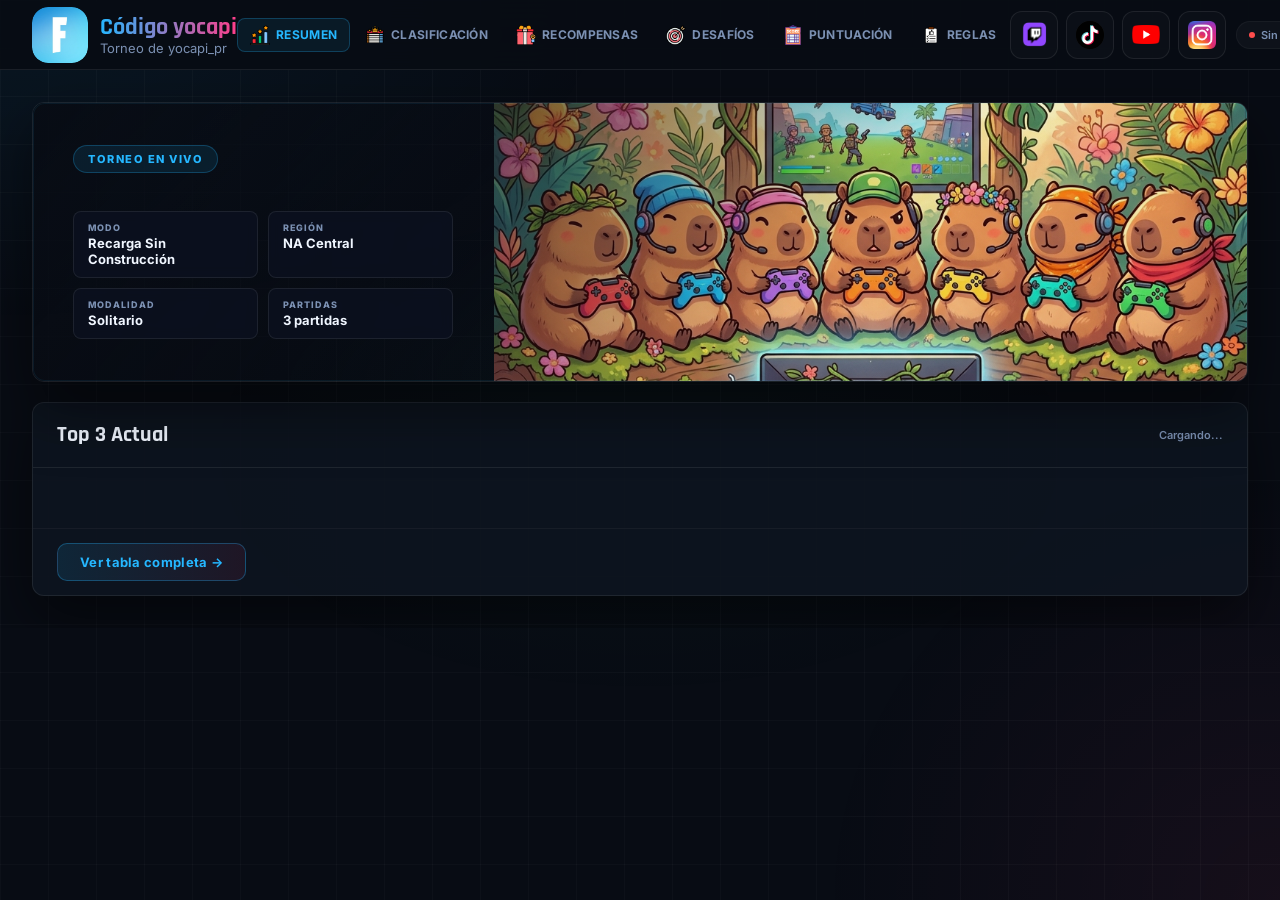
==== index.html @ 212f8a77 "Add files via upload" ====
<!DOCTYPE html>
<html lang="es">

<head>
  <meta charset="UTF-8" />
  <meta name="viewport" content="width=device-width, initial-scale=1.0" />
  <title>Torneo Fortnite · yocapi_pr</title>
  <meta name="description"
    content="Tabla de clasificación en vivo, recompensas y reglas del torneo de Fortnite organizado por yocapi_pr. Recarga Sin Construcción · NA Central · Solitario." />
  <meta name="theme-color" content="#080c14" />
  <link rel="preconnect" href="https://fonts.googleapis.com" />
  <link rel="preconnect" href="https://fonts.gstatic.com" crossorigin />
  <link
    href="https://fonts.googleapis.com/css2?family=Inter:wght@400;500;600;700;800;900&family=Rajdhani:wght@600;700&display=swap"
    rel="stylesheet" />
  <style>
    /* ═══ TOKENS ═══════════════════════════════════════════════════════════ */
    :root {
      --bg: #080c14;
      --panel: #0e1420;
      --panel2: #121a27;
      --border: rgba(255, 255, 255, 0.08);
      --border2: rgba(255, 255, 255, 0.04);
      --text: #f0f6ff;
      --muted: #7b90b2;
      --blue: #25b7ff;
      --pink: #ff3e8a;
      --green: #31e47f;
      --gold: #f9c74f;
      --silver: #b8c1cc;
      --bronze: #d99058;
      --shadow: 0 24px 60px rgba(0, 0, 0, 0.5);
      --glow-b: rgba(37, 183, 255, 0.18);
      --glow-p: rgba(255, 62, 138, 0.15);
      --topbar: 70px;
      --radius: 12px;
    }

    *,
    *::before,
    *::after {
      box-sizing: border-box;
      margin: 0;
      padding: 0;
    }

    html {
      scroll-behavior: smooth;
    }

    body {
      font-family: Inter, system-ui, sans-serif;
      background: var(--bg);
      color: var(--text);
      min-height: 100vh;
      overflow-x: hidden;
    }

    /* background mesh */
    body::before {
      content: '';
      position: fixed;
      inset: 0;
      z-index: 0;
      pointer-events: none;
      background:
        radial-gradient(ellipse 80% 60% at 0% 0%, rgba(37, 183, 255, 0.07) 0%, transparent 60%),
        radial-gradient(ellipse 60% 80% at 100% 100%, rgba(255, 62, 138, 0.06) 0%, transparent 60%),
        radial-gradient(ellipse 50% 40% at 50% 50%, rgba(49, 228, 127, 0.03) 0%, transparent 70%);
    }

    /* grid lines */
    body::after {
      content: '';
      position: fixed;
      inset: 0;
      z-index: 0;
      pointer-events: none;
      background-image:
        linear-gradient(rgba(255, 255, 255, 0.025) 1px, transparent 1px),
        linear-gradient(90deg, rgba(255, 255, 255, 0.025) 1px, transparent 1px);
      background-size: 48px 48px;
    }

    a {
      color: inherit;
      text-decoration: none;
    }

    /* ═══ LAYOUT ════════════════════════════════════════════════════════════ */
    .layout {
      position: relative;
      z-index: 1;
      display: flex;
      flex-direction: column;
      min-height: 100vh;
    }

    /* ═══ TOPBAR ═══════════════════════════════════════════════════════════ */
    .topbar {
      position: sticky;
      top: 0;
      height: var(--topbar);
      display: flex;
      align-items: center;
      justify-content: space-between;
      border-bottom: 1px solid var(--border);
      background: rgba(8, 12, 20, 0.92);
      backdrop-filter: blur(24px);
      padding: 0 32px;
      z-index: 100;
      overflow: hidden;
    }

    /* brand */
    .brand {
      display: flex;
      align-items: center;
      gap: 12px;
      flex-shrink: 0;
    }

    .brand-mark {
      width: 56px;
      height: 56px;
      border-radius: 16px;
      flex-shrink: 0;
      display: grid;
      place-items: center;
      overflow: hidden;
    }

    .brand-mark img {
      width: 56px;
      height: 56px;
      object-fit: cover;
      display: block;
      border-radius: 16px;
    }

    .brand-text {
      line-height: 1.1;
    }

    .brand-name {
      font-family: Rajdhani, sans-serif;
      font-size: 24px;
      font-weight: 700;
      background: linear-gradient(90deg, var(--blue), var(--pink));
      -webkit-background-clip: text;
      -webkit-text-fill-color: transparent;
      background-clip: text;
    }

    .brand-sub {
      font-size: 13px;
      color: var(--muted);
    }

    /* nav */
    .nav {
      display: flex;
      align-items: center;
      gap: 2px;
    }

    .nav-item {
      display: flex;
      align-items: center;
      gap: 6px;
      padding: 6px 12px;
      border-radius: 8px;
      cursor: pointer;
      font-size: 12px;
      font-weight: 700;
      color: var(--muted);
      border: 1px solid transparent;
      transition: all 0.18s ease;
      user-select: none;
      text-transform: uppercase;
      letter-spacing: 0.3px;
    }

    .nav-item .nav-icon {
      width: 20px;
      height: 20px;
      display: grid;
      place-items: center;
    }

    .nav-item .nav-icon img {
      width: 20px;
      height: 20px;
      object-fit: contain;
      display: block;
    }

    .nav-item:hover {
      color: var(--text);
      background: rgba(255, 255, 255, 0.05);
      border-color: var(--border);
    }

    .nav-item.active {
      color: var(--blue);
      background: rgba(37, 183, 255, 0.08);
      border-color: rgba(37, 183, 255, 0.25);
    }

    /* ═══ HAMBURGER ═════════════════════════════════════════════════════════ */
    .hamburger {
      display: none;
      flex-direction: column;
      justify-content: center;
      align-items: center;
      width: 34px;
      height: 34px;
      border: none;
      background: none;
      cursor: pointer;
      padding: 0;
      gap: 4px;
      flex-shrink: 0;
      border-radius: 8px;
      transition: background 0.15s;
    }

    .hamburger:hover {
      background: rgba(255, 255, 255, 0.05);
    }

    .hamburger span {
      display: block;
      width: 18px;
      height: 2px;
      background: var(--text);
      border-radius: 2px;
      transition: transform 0.25s, opacity 0.2s;
    }

    .hamburger.open span:nth-child(1) {
      transform: translateY(6px) rotate(45deg);
    }

    .hamburger.open span:nth-child(2) {
      opacity: 0;
    }

    .hamburger.open span:nth-child(3) {
      transform: translateY(-6px) rotate(-45deg);
    }

    /* ═══ MOBILE NAV OVERLAY ════════════════════════════════════════════════ */
    .mobile-overlay {
      display: none;
      position: fixed;
      inset: 0;
      z-index: 98;
      background: rgba(0, 0, 0, 0.5);
      opacity: 0;
      transition: opacity 0.3s;
    }

    .mobile-overlay.open {
      display: block;
      opacity: 1;
    }

    /* ═══ MOBILE NAV PANEL ══════════════════════════════════════════════════ */
    .mobile-nav {
      display: none;
      position: fixed;
      top: var(--topbar);
      left: 0;
      right: 0;
      z-index: 99;
      background: rgba(8, 12, 20, 0.98);
      backdrop-filter: blur(24px);
      border-bottom: 1px solid var(--border);
      padding: 12px 16px 16px;
      flex-direction: column;
      gap: 6px;
      transform: translateY(-110%);
      transition: transform 0.3s cubic-bezier(0.34, 1.56, 0.64, 1);
    }

    .mobile-nav.open {
      transform: translateY(0);
    }

    .mobile-nav .nav-item {
      padding: 12px 14px;
      font-size: 15px;
      border-radius: 10px;
    }

    .mobile-nav .nav-item .nav-icon,
    .mobile-nav .nav-item .nav-icon img {
      width: 24px;
      height: 24px;
    }

    /* topbar right */
    .topbar-right {
      display: flex;
      align-items: center;
      gap: 10px;
      flex-shrink: 0;
    }

    .social-links {
      display: flex;
      align-items: center;
      gap: 8px;
    }

    .social-link {
      display: flex;
      align-items: center;
      justify-content: center;
      width: 48px;
      height: 48px;
      border-radius: 12px;
      border: 1px solid var(--border);
      color: var(--muted);
      transition: all 0.25s cubic-bezier(0.34, 1.56, 0.64, 1);
      background: rgba(255, 255, 255, 0.02);
      position: relative;
      overflow: hidden;
    }

    .social-link::before {
      content: '';
      position: absolute;
      inset: 0;
      border-radius: inherit;
      background: radial-gradient(circle at center, rgba(255, 255, 255, 0.08) 0%, transparent 70%);
      opacity: 0;
      transition: opacity 0.3s;
    }

    .social-link img {
      width: 28px;
      height: 28px;
      object-fit: contain;
      transition: transform 0.3s cubic-bezier(0.34, 1.56, 0.64, 1);
      position: relative;
      z-index: 1;
    }

    .social-link:hover {
      transform: translateY(-3px) scale(1.05);
      color: var(--text);
      border-color: rgba(255, 255, 255, 0.25);
      background: rgba(255, 255, 255, 0.06);
      box-shadow: 0 6px 20px rgba(0, 0, 0, 0.3);
    }

    .social-link:hover::before {
      opacity: 1;
    }

    .social-link:hover img {
      transform: scale(1.15) rotate(-4deg);
    }

    .social-link:active {
      transform: translateY(0) scale(0.95);
    }

    /* colores por plataforma en hover */
    .social-link[title="Twitch"]:hover {
      border-color: #9146ff;
      box-shadow: 0 6px 20px rgba(145, 70, 255, 0.35);
      background: rgba(145, 70, 255, 0.08);
    }

    .social-link[title="TikTok"]:hover {
      border-color: #ff0050;
      box-shadow: 0 6px 20px rgba(255, 0, 80, 0.35);
      background: rgba(255, 0, 80, 0.06);
    }

    .social-link[title="YouTube"]:hover {
      border-color: #ff0000;
      box-shadow: 0 6px 20px rgba(255, 0, 0, 0.35);
      background: rgba(255, 0, 0, 0.06);
    }

    .social-link[title="Instagram"]:hover {
      border-color: #e1306c;
      box-shadow: 0 6px 20px rgba(225, 48, 108, 0.35);
      background: rgba(225, 48, 108, 0.06);
    }

    .conn-status {
      display: flex;
      align-items: center;
      gap: 6px;
      font-size: 11px;
      color: var(--muted);
      font-weight: 600;
      padding: 6px 12px;
      border-radius: 20px;
      background: rgba(255, 255, 255, 0.03);
      border: 1px solid var(--border2);
    }

    .conn-dot {
      display: inline-block;
      width: 6px;
      height: 6px;
      border-radius: 50%;
      background: var(--muted);
      transition: background 0.3s;
    }

    .conn-dot.live {
      background: var(--green);
      box-shadow: 0 0 6px var(--green);
      animation: pulse 2s infinite;
    }

    .conn-dot.error {
      background: #ff4d4d;
    }

    @keyframes pulse {

      0%,
      100% {
        opacity: 1;
      }

      50% {
        opacity: 0.4;
      }
    }

    /* ═══ MAIN ══════════════════════════════════════════════════════════════ */
    main {
      padding: 32px;
      display: flex;
      flex-direction: column;
      gap: 0;
      min-width: 0;
      width: 100%;
      max-width: 1400px;
      margin: 0 auto;
      overflow: hidden;
    }

    /* sections */
    .page-section {
      display: none;
      flex-direction: column;
      gap: 20px;
      animation: fadeIn 0.25s ease-out;
    }

    .page-section.active {
      display: flex;
    }

    @keyframes fadeIn {
      from {
        opacity: 0;
        transform: translateY(8px);
      }

      to {
        opacity: 1;
        transform: translateY(0);
      }
    }

    /* ═══ HERO ══════════════════════════════════════════════════════════════ */
    .hero {
      min-height: 280px;
      border-radius: var(--radius);
      border: 1px solid var(--border);
      position: relative;
      overflow: hidden;
      display: flex;
      flex-direction: row;
      align-items: center;
      padding: 32px 40px;
      box-shadow: var(--shadow);
    }

    .hero::after {
      content: '';
      position: absolute;
      inset: 0;
      pointer-events: none;
      border-radius: inherit;
      box-shadow: inset 0 0 0 1px rgba(37, 183, 255, 0.08);
    }

    .hero-bg {
      position: absolute;
      inset: 0;
      background:
        linear-gradient(135deg, rgba(8, 12, 20, 0.95) 0%, rgba(8, 12, 20, 0.5) 35%, rgba(8, 12, 20, 0.05) 65%),
        url('./assets/img/capybara_banner.png') right center / 62% auto no-repeat;
    }

    .hero-content {
      position: relative;
      z-index: 1;
      max-width: 380px;
    }

    .hero-eyebrow {
      display: inline-flex;
      align-items: center;
      gap: 8px;
      padding: 6px 14px;
      border-radius: 999px;
      background: rgba(37, 183, 255, 0.1);
      border: 1px solid rgba(37, 183, 255, 0.25);
      font-size: 11px;
      font-weight: 800;
      letter-spacing: 1.5px;
      text-transform: uppercase;
      color: var(--blue);
      margin-bottom: 18px;
    }

    .hero-title {
      font-family: Rajdhani, sans-serif;
      font-size: clamp(48px, 8vw, 90px);
      line-height: 0.92;
      letter-spacing: -1.5px;
      margin-bottom: 14px;
      background: linear-gradient(135deg, #f0f6ff 0%, var(--blue) 50%, var(--pink) 100%);
      -webkit-background-clip: text;
      -webkit-text-fill-color: transparent;
      background-clip: text;
    }

    .hero-desc {
      font-size: 15px;
      color: #c8d8f0;
      line-height: 1.7;
      max-width: 560px;
      text-shadow: 0 1px 8px rgba(0, 0, 0, 0.5);
    }

    .hero-info {
      display: grid;
      grid-template-columns: 1fr 1fr;
      gap: 10px;
      margin-top: 20px;
    }

    .info-item {
      display: flex;
      flex-direction: column;
      gap: 2px;
      padding: 10px 14px;
      border-radius: 8px;
      background: rgba(12, 17, 32, 0.8);
      border: 1px solid var(--border);
      backdrop-filter: blur(6px);
    }

    .info-label {
      font-size: 9px;
      font-weight: 800;
      letter-spacing: 1px;
      text-transform: uppercase;
      color: var(--muted);
    }

    .info-value {
      font-size: 13px;
      font-weight: 700;
      color: var(--text);
    }

    /* ═══ CARDS GRID ════════════════════════════════════════════════════════ */
    .cards-row {
      display: grid;
      grid-template-columns: repeat(4, 1fr);
      gap: 12px;
    }

    .info-card {
      padding: 16px 18px;
      border-radius: var(--radius);
      border: 1px solid var(--border);
      background: var(--panel);
      display: flex;
      flex-direction: column;
      gap: 6px;
      transition: border-color 0.2s, transform 0.2s;
    }

    .info-card:hover {
      border-color: rgba(37, 183, 255, 0.25);
      transform: translateY(-2px);
    }

    .card-label {
      font-size: 10px;
      font-weight: 800;
      letter-spacing: 1px;
      text-transform: uppercase;
      color: var(--muted);
    }

    .card-value {
      font-size: 16px;
      font-weight: 800;
      color: var(--text);
      line-height: 1.3;
    }

    /* ═══ SECTION WRAPPER ═══════════════════════════════════════════════════ */
    .section {
      border: 1px solid var(--border);
      border-radius: var(--radius);
      background: rgba(14, 20, 32, 0.9);
      overflow: hidden;
      box-shadow: var(--shadow);
    }

    .section-head {
      padding: 18px 24px;
      border-bottom: 1px solid var(--border);
      display: flex;
      align-items: center;
      justify-content: space-between;
      gap: 12px;
    }

    .section-title {
      font-family: Rajdhani, sans-serif;
      font-size: 22px;
      font-weight: 700;
      display: flex;
      align-items: center;
      gap: 10px;
    }

    .section-body {
      padding: 24px;
    }

    /* ═══ ENHANCED UI ELEMENTS ══════════════════════════════════════════════ */
    .player-cell { display: flex; align-items: center; gap: 12px; }
    .avatar { width: 44px; height: 44px; border-radius: 50%; display: flex; align-items: center; justify-content: center; font-weight: 800; font-size: 18px; color: #fff; box-shadow: 0 2px 8px rgba(0,0,0,0.4); text-shadow: 0 1px 2px rgba(0,0,0,0.5); flex-shrink: 0; }
    .badge { font-size: 9px; font-weight: 800; padding: 3px 6px; border-radius: 4px; text-transform: uppercase; letter-spacing: 1px; }
    .badge.pro { background: rgba(255, 62, 138, 0.15); color: var(--pink); border: 1px solid rgba(255, 62, 138, 0.3); }
    .badge.cas { background: rgba(49, 228, 127, 0.15); color: var(--green); border: 1px solid rgba(49, 228, 127, 0.3); }
    .search-wrapper { display: flex; align-items: center; background: rgba(0,0,0,0.2); border: 1px solid var(--border); border-radius: 8px; padding: 6px 12px; }
    .search-input { background: transparent; border: none; color: var(--text); font-family: inherit; font-size: 14px; outline: none; width: 200px; margin-left: 8px; }
    .search-input::placeholder { color: var(--muted); }
    .sortable { cursor: pointer; user-select: none; transition: color 0.2s; }
    .sortable:hover { color: var(--text); }
    .sort-icon { font-size: 10px; margin-left: 4px; opacity: 0.5; display: inline-block; width: 10px; }

    /* ═══ MODAL Y PERFIL ════════════════════════════════════════════════════ */
    .modal-overlay { position: fixed; inset: 0; background: rgba(0,0,0,0.8); backdrop-filter: blur(8px); display: flex; align-items: center; justify-content: center; z-index: 9999; opacity: 0; pointer-events: none; transition: opacity 0.3s; padding: 20px; }
    .modal-overlay.active { opacity: 1; pointer-events: auto; }
    .modal-content { background: var(--panel); border: 1px solid var(--border); border-radius: var(--radius); width: 100%; max-width: 500px; max-height: 90vh; overflow-y: auto; position: relative; box-shadow: var(--shadow); transform: translateY(20px); transition: transform 0.3s; padding: 24px; }
    .modal-overlay.active .modal-content { transform: translateY(0); }
    .modal-close { position: absolute; top: 16px; right: 16px; background: rgba(255,255,255,0.1); border: none; color: white; width: 32px; height: 32px; border-radius: 50%; cursor: pointer; font-size: 18px; display: flex; align-items: center; justify-content: center; transition: background 0.2s; }
    .modal-close:hover { background: rgba(255,255,255,0.2); }
    
    .profile-header { display: flex; align-items: center; gap: 16px; margin-bottom: 24px; }
    .profile-avatar { width: 64px; height: 64px; border-radius: 50%; display: flex; align-items: center; justify-content: center; font-size: 28px; font-weight: 800; text-shadow: 0 2px 4px rgba(0,0,0,0.5); box-shadow: 0 4px 12px rgba(0,0,0,0.4); flex-shrink: 0; color: #fff;}
    .profile-name { font-size: 24px; font-weight: 800; font-family: Rajdhani, sans-serif; }
    
    .stats-grid { display: grid; grid-template-columns: repeat(2, 1fr); gap: 12px; margin-bottom: 24px; }
    .stat-box { background: rgba(0,0,0,0.3); border: 1px solid var(--border2); border-radius: 8px; padding: 14px; text-align: center; }
    .stat-val { font-size: 22px; font-weight: 800; color: var(--blue); font-family: Rajdhani, sans-serif; line-height: 1; }
    .stat-lbl { font-size: 10px; font-weight: 700; color: var(--muted); text-transform: uppercase; letter-spacing: 1px; margin-top: 6px; }
    
    .chart-container { display: flex; align-items: center; justify-content: space-evenly; margin-bottom: 24px; background: rgba(0,0,0,0.2); padding: 20px; border-radius: 8px; border: 1px solid var(--border2); }
    .doughnut { width: 90px; height: 90px; border-radius: 50%; position: relative; flex-shrink: 0; }
    .doughnut::after { content: ''; position: absolute; inset: 18px; background: var(--panel); border-radius: 50%; }
    
    .chart-legend { display: flex; flex-direction: column; gap: 8px; }
    .legend-item { display: flex; align-items: center; justify-content: space-between; gap: 16px; font-size: 13px; font-weight: 600; color: #fff; min-width: 140px;}
    .legend-left { display: flex; align-items: center; gap: 8px; }
    .legend-color { width: 12px; height: 12px; border-radius: 3px; }
    
    .match-breakdown { display: flex; flex-direction: column; gap: 8px; margin-bottom: 24px; }
    .match-card { background: rgba(255,255,255,0.02); border: 1px solid var(--border2); border-radius: 8px; padding: 12px 16px; display: flex; align-items: center; justify-content: space-between; transition: background 0.2s; }
    .match-card:hover { background: rgba(255,255,255,0.04); }
    .match-card-header { display: flex; align-items: center; gap: 12px; }
    .match-number { font-size: 14px; font-weight: 800; color: var(--text); font-family: Rajdhani, sans-serif; background: rgba(0,0,0,0.3); padding: 4px 8px; border-radius: 4px; }
    .match-stats { display: flex; gap: 16px; align-items: center; }
    .m-stat { display: flex; flex-direction: column; align-items: center; gap: 2px; min-width: 32px; }
    .m-stat-val { font-size: 15px; font-weight: 800; color: var(--blue); font-family: Rajdhani, sans-serif; }
    .m-stat-val.pos { color: var(--green); }
    .m-stat-val.kills { color: var(--pink); }
    .m-stat-lbl { font-size: 9px; font-weight: 700; color: var(--muted); text-transform: uppercase; letter-spacing: 0.5px; }
    .match-total { font-size: 18px; font-weight: 800; color: var(--gold); font-family: Rajdhani, sans-serif; min-width: 30px; text-align: right; }

    .feed-title { font-size: 16px; font-weight: 700; font-family: Rajdhani, sans-serif; margin-bottom: 12px; display: flex; align-items: center; gap: 8px; }
    .feed-list { display: flex; flex-direction: column; gap: 8px; max-height: 200px; overflow-y: auto; padding-right: 8px; }
    .feed-item { background: rgba(255,255,255,0.03); border-radius: 6px; padding: 10px 12px; font-size: 13px; display: flex; align-items: center; justify-content: space-between; border-left: 3px solid var(--pink); gap: 12px; }
    .feed-info { display: flex; flex-direction: column; gap: 4px; }
    .feed-time { font-size: 10px; color: var(--muted); font-weight: 700; background: rgba(0,0,0,0.3); padding: 2px 6px; border-radius: 4px; align-self: flex-start;}

    /* ═══ STANDINGS TABLE ═══════════════════════════════════════════════════ */
    .table-wrap {
      overflow-x: auto;
    }

    .table-wrap table {
      margin-bottom: 0;
    }

    .tbl {
      width: 100%;
      border-collapse: separate;
      border-spacing: 0 8px; /* Espacio entre filas */
      min-width: 580px;
    }

    .tbl thead th {
      padding: 12px 26px;
      font-size: 13px;
      font-weight: 800;
      letter-spacing: 1px;
      text-transform: uppercase;
      color: var(--muted);
      text-align: left;
      border-bottom: none; /* Quitamos borde de cabecera */
      background: transparent;
      position: sticky;
      top: 0;
      z-index: 1;
    }

    .tbl thead th.r {
      text-align: right;
    }

    .tbl thead th.c {
      text-align: center;
    }

    .tbl tbody tr {
      transition: transform 0.2s, background 0.2s, box-shadow 0.2s;
      background: rgba(255, 255, 255, 0.02);
      box-shadow: 0 4px 6px rgba(0,0,0,0.2);
    }
    
    .tbl tbody tr td:first-child {
      border-top-left-radius: 8px;
      border-bottom-left-radius: 8px;
      border-left: 2px solid transparent;
    }
    .tbl tbody tr td:last-child {
      border-top-right-radius: 8px;
      border-bottom-right-radius: 8px;
    }

    .tbl tbody tr:hover {
      background: rgba(255, 255, 255, 0.05);
      transform: translateY(-2px);
      box-shadow: 0 6px 12px rgba(0,0,0,0.3);
    }

    .tbl tbody tr.is-leader.rank-1 {
      background: linear-gradient(90deg, rgba(249, 199, 79, 0.1) 0%, rgba(249, 199, 79, 0.02) 100%);
      border-left-color: var(--gold);
    }
    .tbl tbody tr.is-leader.rank-2 {
      background: linear-gradient(90deg, rgba(184, 193, 204, 0.08) 0%, rgba(184, 193, 204, 0.02) 100%);
      border-left-color: var(--silver);
    }
    .tbl tbody tr.is-leader.rank-3 {
      background: linear-gradient(90deg, rgba(217, 144, 88, 0.08) 0%, rgba(217, 144, 88, 0.02) 100%);
      border-left-color: var(--bronze);
    }
    .tbl tbody tr.is-leader:hover {
      background: rgba(255, 255, 255, 0.07);
    }

    .tbl td {
      padding: 14px 26px;
      font-weight: 600;
      font-size: 20px;
    }

    .tbl td.r {
      text-align: right;
    }

    .tbl td.c {
      text-align: center;
    }

    .tbl td:first-child {
      width: 64px;
    }

    .tbl td:nth-child(2) {
      font-weight: 700;
    }

    .tbl td:nth-child(3) {
      font-weight: 500;
    }

    .rk {
      display: inline-flex;
      align-items: center;
      justify-content: center;
      width: 48px;
      height: 48px;
      border-radius: 12px;
      font-family: Rajdhani, sans-serif;
      font-size: 22px;
      font-weight: 700;
      background: rgba(255, 255, 255, 0.04);
      color: var(--muted);
      transition: transform 0.15s;
    }

    .rk.r1 {
      background: linear-gradient(135deg, rgba(249, 199, 79, 0.15), rgba(249, 199, 79, 0.05));
      color: var(--gold);
      border: 1px solid rgba(249, 199, 79, 0.35);
      box-shadow: 0 0 12px rgba(249, 199, 79, 0.08);
    }

    .rk.r2 {
      background: linear-gradient(135deg, rgba(184, 193, 204, 0.12), rgba(184, 193, 204, 0.04));
      color: var(--silver);
      border: 1px solid rgba(184, 193, 204, 0.2);
    }

    .rk.r3 {
      background: linear-gradient(135deg, rgba(217, 144, 88, 0.12), rgba(217, 144, 88, 0.04));
      color: var(--bronze);
      border: 1px solid rgba(217, 144, 88, 0.2);
    }

    .pts-g {
      font-size: 28px;
      font-family: Rajdhani, sans-serif;
      font-weight: 700;
      color: var(--blue);
    }

    .pts-g.r1 {
      color: var(--gold);
    }

    .pts-g.r2 {
      color: var(--silver);
    }

    .pts-g.r3 {
      color: var(--bronze);
    }

    .pts-m {
      color: var(--muted);
      font-size: 20px;
      font-weight: 500;
    }

    .empty-msg {
      padding: 50px 24px;
      text-align: center;
      color: var(--muted);
      font-size: 14px;
      font-weight: 600;
    }

    /* ═══ MATCH TABLES ══════════════════════════════════════════════════════ */
    .matches-list {
      display: flex;
      flex-direction: column;
      gap: 14px;
    }

    .match-card {
      border: 1px solid var(--border);
      border-radius: var(--radius);
      background: rgba(14, 20, 32, 0.9);
      overflow: hidden;
      box-shadow: var(--shadow);
    }

    .match-card-head {
      padding: 14px 22px;
      border-bottom: 1px solid var(--border);
      display: flex;
      align-items: center;
      gap: 12px;
    }

    .match-num {
      font-family: Rajdhani, sans-serif;
      font-size: 18px;
      font-weight: 700;
      color: var(--blue);
    }

    .match-badge-det {
      font-size: 9px;
      font-weight: 800;
      letter-spacing: 1px;
      text-transform: uppercase;
      padding: 3px 10px;
      border-radius: 999px;
      background: rgba(49, 228, 127, 0.1);
      border: 1px solid rgba(49, 228, 127, 0.3);
      color: var(--green);
    }

    .match-card .tbl {
      min-width: 480px;
    }

    .match-card .tbl td {
      padding: 14px 26px;
      font-size: 18px;
    }

    .match-card .tbl thead th {
      padding: 14px 26px;
      font-size: 14px;
    }

    .match-card .tbl td:first-child {
      width: auto;
    }

    .match-card .tbl td:nth-child(2) {
      font-weight: 600;
    }

    .match-card .tbl td:nth-child(3) {
      font-weight: 500;
    }

    /* ═══ PODIUM TOP 3 ════════════════════════════════════════════════════════ */
    @keyframes podium-float {

      0%,
      100% {
        transform: translateY(0);
      }

      50% {
        transform: translateY(-7px);
      }
    }

    @keyframes podium-glow-gold {

      0%,
      100% {
        box-shadow: 0 0 20px rgba(249, 199, 79, 0.08);
        border-color: rgba(249, 199, 79, 0.3);
      }

      50% {
        box-shadow: 0 0 40px rgba(249, 199, 79, 0.18);
        border-color: rgba(249, 199, 79, 0.55);
      }
    }

    @keyframes podium-glow-silver {

      0%,
      100% {
        box-shadow: 0 0 15px rgba(184, 193, 204, 0.05);
        border-color: rgba(184, 193, 204, 0.2);
      }

      50% {
        box-shadow: 0 0 30px rgba(184, 193, 204, 0.12);
        border-color: rgba(184, 193, 204, 0.4);
      }
    }

    @keyframes podium-glow-bronze {

      0%,
      100% {
        box-shadow: 0 0 15px rgba(217, 144, 88, 0.05);
        border-color: rgba(217, 144, 88, 0.2);
      }

      50% {
        box-shadow: 0 0 30px rgba(217, 144, 88, 0.12);
        border-color: rgba(217, 144, 88, 0.4);
      }
    }

    @keyframes podium-zoom {

      0%,
      100% {
        transform: scale(1);
      }

      50% {
        transform: scale(1.04);
      }
    }

    .podium {
      display: flex;
      justify-content: center;
      gap: 16px;
      padding: 28px 24px 32px;
    }

    .podium-card {
      flex: 1;
      max-width: 260px;
      border-radius: 14px;
      padding: 20px 18px;
      text-align: center;
      border: 1px solid var(--border);
      display: flex;
      flex-direction: column;
      align-items: center;
      gap: 6px;
      animation: podium-float 4s ease-in-out infinite;
    }

    .podium-card:nth-child(1) {
      animation-delay: -1.3s;
    }

    .podium-card:nth-child(2) {
      animation-delay: -2.6s;
    }

    .podium-card:nth-child(3) {
      animation-delay: 0s;
    }

    .podium-card:hover {
      animation: none;
      transform: translateY(-8px) scale(1.03);
    }

    .podium-card.gold {
      background: linear-gradient(180deg, rgba(249, 199, 79, 0.12) 0%, rgba(249, 199, 79, 0.03) 100%);
      border-color: rgba(249, 199, 79, 0.3);
      box-shadow: 0 0 20px rgba(249, 199, 79, 0.08);
      animation: podium-float 4s ease-in-out infinite, podium-glow-gold 3s ease-in-out infinite;
    }

    .podium-card.gold:hover {
      animation: none;
      box-shadow: 0 8px 40px rgba(249, 199, 79, 0.2);
    }

    .podium-card.silver {
      background: linear-gradient(180deg, rgba(184, 193, 204, 0.08) 0%, rgba(184, 193, 204, 0.02) 100%);
      border-color: rgba(184, 193, 204, 0.2);
      animation: podium-float 4s ease-in-out infinite, podium-glow-silver 3.5s ease-in-out infinite;
    }

    .podium-card.silver:hover {
      animation: none;
      box-shadow: 0 8px 40px rgba(0, 0, 0, 0.3);
    }

    .podium-card.bronze {
      background: linear-gradient(180deg, rgba(217, 144, 88, 0.08) 0%, rgba(217, 144, 88, 0.02) 100%);
      border-color: rgba(217, 144, 88, 0.2);
      animation: podium-float 4s ease-in-out infinite, podium-glow-bronze 3.5s ease-in-out infinite;
    }

    .podium-card.bronze:hover {
      animation: none;
      box-shadow: 0 8px 40px rgba(0, 0, 0, 0.3);
    }

    .podium-rank {
      font-family: Rajdhani, sans-serif;
      font-size: 28px;
      font-weight: 700;
      line-height: 1;
      animation: podium-zoom 3s ease-in-out infinite;
    }

    .podium-card:hover .podium-rank {
      animation: none;
    }

    .podium-card.gold .podium-rank {
      color: var(--gold);
    }

    .podium-card.silver .podium-rank {
      color: var(--silver);
    }

    .podium-card.bronze .podium-rank {
      color: var(--bronze);
    }

    .podium-card.gold .podium-rank {
      animation-delay: 0s;
    }

    .podium-card.silver .podium-rank {
      animation-delay: -1s;
    }

    .podium-card.bronze .podium-rank {
      animation-delay: -2s;
    }

    .podium-name {
      font-size: 20px;
      font-weight: 700;
      color: var(--text);
      margin: 2px 0;
    }

    .podium-stats {
      display: flex;
      gap: 16px;
      margin-top: 4px;
    }

    .podium-stat {
      text-align: center;
    }

    .podium-stat-val {
      font-family: Rajdhani, sans-serif;
      font-size: 22px;
      font-weight: 700;
    }

    .podium-stat-lbl {
      font-size: 9px;
      font-weight: 800;
      letter-spacing: 1px;
      text-transform: uppercase;
      color: var(--muted);
    }

    .podium-card.gold .podium-stat-val {
      color: var(--gold);
    }

    .podium-card.silver .podium-stat-val {
      color: var(--silver);
    }

    .podium-card.bronze .podium-stat-val {
      color: var(--bronze);
    }

    .empty-msg .big {
      font-size: 2.5rem;
      margin-bottom: 10px;
    }

    .last-updated {
      font-size: 11px;
      color: var(--muted);
      font-weight: 600;
    }

    /* ═══ CTA BUTTON ════════════════════════════════════════════════════════ */
    .cta-btn {
      display: inline-flex;
      align-items: center;
      gap: 8px;
      padding: 10px 22px;
      border-radius: 10px;
      background: linear-gradient(90deg, rgba(37, 183, 255, 0.12), rgba(255, 62, 138, 0.08));
      border: 1px solid rgba(37, 183, 255, 0.3);
      color: var(--blue);
      font-family: Inter, system-ui, sans-serif;
      font-weight: 700;
      font-size: 13px;
      letter-spacing: 0.3px;
      cursor: pointer;
      transition: all 0.22s cubic-bezier(0.34, 1.56, 0.64, 1);
    }

    .cta-btn:hover {
      background: linear-gradient(90deg, rgba(37, 183, 255, 0.22), rgba(255, 62, 138, 0.14));
      border-color: rgba(37, 183, 255, 0.55);
      box-shadow: 0 4px 18px rgba(37, 183, 255, 0.2);
      transform: translateX(4px);
    }

    .cta-btn:active {
      transform: translateX(2px) scale(0.97);
    }

    /* ═══ REWARDS ═══════════════════════════════════════════════════════════ */
    .rewards-grid {
      display: grid;
      grid-template-columns: repeat(3, 1fr);
      gap: 18px;
    }

    @keyframes float {

      0%,
      100% {
        transform: translateY(0);
      }

      50% {
        transform: translateY(-8px);
      }
    }

    @keyframes glow-pulse {

      0%,
      100% {
        opacity: 0.5;
        filter: brightness(0.9);
      }

      50% {
        opacity: 1;
        filter: brightness(1.1);
      }
    }

    @keyframes shimmer {
      0% {
        transform: translateX(-100%) skewX(-15deg);
      }

      100% {
        transform: translateX(250%) skewX(-15deg);
      }
    }

    @keyframes border-glow {

      0%,
      100% {
        border-color: rgba(249, 199, 79, 0.3);
        box-shadow: 0 0 15px rgba(249, 199, 79, 0.03);
      }

      50% {
        border-color: rgba(249, 199, 79, 0.6);
        box-shadow: 0 0 30px rgba(249, 199, 79, 0.1);
      }
    }

    @keyframes icon-bounce {

      0%,
      100% {
        transform: translateY(0) rotate(0deg);
      }

      25% {
        transform: translateY(-3px) rotate(-2deg);
      }

      75% {
        transform: translateY(-3px) rotate(2deg);
      }
    }

    @keyframes sparkle {

      0%,
      100% {
        opacity: 0;
        transform: scale(0) rotate(0deg);
      }

      50% {
        opacity: 1;
        transform: scale(1) rotate(180deg);
      }
    }

    .reward-card {
      padding: 28px 24px;
      border-radius: var(--radius);
      border: 1px solid var(--border);
      background: var(--panel2);
      display: flex;
      flex-direction: column;
      align-items: center;
      text-align: center;
      gap: 16px;
      position: relative;
      overflow: hidden;
      transition: transform 0.3s cubic-bezier(0.34, 1.56, 0.64, 1), box-shadow 0.3s;
      animation: float 4s ease-in-out infinite;
    }

    .reward-card:nth-child(2) {
      animation-delay: -1.3s;
    }

    .reward-card:nth-child(3) {
      animation-delay: -2.6s;
    }

    .reward-card::before {
      content: '';
      position: absolute;
      inset: 0;
      pointer-events: none;
      border-radius: inherit;
    }

    .reward-card::after {
      content: '';
      position: absolute;
      top: 0;
      left: 0;
      width: 80%;
      height: 100%;
      background: linear-gradient(90deg, transparent, rgba(255, 255, 255, 0.04), transparent);
      transform: translateX(-100%) skewX(-15deg);
      animation: shimmer 5s ease-in-out infinite;
    }

    .reward-card.gold {
      border-color: rgba(249, 199, 79, 0.3);
      box-shadow: 0 0 15px rgba(249, 199, 79, 0.03);
      animation: float 4s ease-in-out infinite, border-glow 3s ease-in-out infinite;
    }

    .reward-card.gold::before {
      background: linear-gradient(135deg, rgba(249, 199, 79, 0.1) 0%, transparent 60%);
    }

    .reward-card.silver {
      border-color: rgba(184, 193, 204, 0.35);
    }

    .reward-card.silver::before {
      background: linear-gradient(135deg, rgba(184, 193, 204, 0.06) 0%, transparent 60%);
    }

    .reward-card.bronze {
      border-color: rgba(217, 144, 88, 0.35);
    }

    .reward-card.bronze::before {
      background: linear-gradient(135deg, rgba(217, 144, 88, 0.06) 0%, transparent 60%);
    }

    .reward-card:hover {
      transform: translateY(-10px) scale(1.03);
      box-shadow: 0 16px 48px rgba(0, 0, 0, 0.4);
      animation: none;
    }

    .reward-card.gold:hover {
      border-color: rgba(249, 199, 79, 0.7);
      box-shadow: 0 16px 48px rgba(0, 0, 0, 0.4), 0 0 50px rgba(249, 199, 79, 0.15);
    }

    .reward-card.silver:hover {
      border-color: rgba(184, 193, 204, 0.55);
      box-shadow: 0 16px 48px rgba(0, 0, 0, 0.4);
    }

    .reward-card.bronze:hover {
      border-color: rgba(217, 144, 88, 0.55);
      box-shadow: 0 16px 48px rgba(0, 0, 0, 0.4);
    }

    .reward-icon {
      display: flex;
      align-items: center;
      justify-content: center;
      gap: 20px;
      animation: glow-pulse 3s ease-in-out infinite, icon-bounce 5s ease-in-out infinite;
    }

    .reward-icon.duo {
      gap: 20px;
    }

    .reward-icon.duo img {
      width: 150px;
      height: 150px;
    }

    .reward-card:hover .reward-icon {
      animation: none;
    }

    .reward-card.gold .reward-icon {
      animation-delay: 0s, 0s;
    }

    .reward-card.silver .reward-icon {
      animation-delay: -1s, -1.6s;
    }

    .reward-card.bronze .reward-icon {
      animation-delay: -2s, -3.2s;
    }

    .reward-icon img {
      object-fit: contain;
      transition: transform 0.3s cubic-bezier(0.34, 1.56, 0.64, 1);
      border-radius: 16px;
    }

    .reward-icon:not(.duo) img {
      width: 210px;
      height: 210px;
    }

    .reward-card:hover .reward-icon img {
      transform: scale(1.12) rotate(-5deg);
    }

    .reward-card:hover .reward-icon.duo img:first-child {
      transform: scale(1.12) rotate(-7deg) translateX(-6px);
    }

    .reward-card:hover .reward-icon.duo img:last-child {
      transform: scale(1.12) rotate(7deg) translateX(6px);
    }

    .reward-ref {
      font-size: 10px;
      color: var(--muted);
      opacity: 0.6;
      margin-top: 6px;
      font-style: italic;
    }

    .reward-pos {
      font-size: 11px;
      font-weight: 800;
      letter-spacing: 1.2px;
      text-transform: uppercase;
    }

    .reward-card.gold .reward-pos {
      color: var(--gold);
    }

    .reward-card.silver .reward-pos {
      color: var(--silver);
    }

    .reward-card.bronze .reward-pos {
      color: var(--bronze);
    }

    .reward-name {
      font-size: 19px;
      font-weight: 800;
      color: var(--text);
      line-height: 1.3;
    }

    .reward-desc {
      font-size: 13px;
      color: var(--muted);
      line-height: 1.5;
    }

    /* ═══ RULES ════════════════════════════════════════════════════════════ */
    .rules-list {
      display: flex;
      flex-direction: column;
      gap: 10px;
    }

    .rule-item {
      display: flex;
      align-items: flex-start;
      gap: 14px;
      padding: 16px 18px;
      border-radius: var(--radius);
      border: 1px solid var(--border);
      background: var(--panel2);
    }

    .rule-icon {
      width: 32px;
      height: 32px;
      border-radius: 50%;
      flex-shrink: 0;
      display: grid;
      place-items: center;
      font-size: 13px;
      font-weight: 700;
      background: rgba(37, 183, 255, 0.12);
      color: #25b7ff;
    }

    .rule-text {
      font-size: 14px;
      color: #c8d8f0;
      line-height: 1.6;
    }

    .rule-text strong {
      color: var(--text);
    }

    /* ═══ CHALLENGES ════════════════════════════════════════════════════════ */
    .challenge-item {
      display: flex;
      align-items: flex-start;
      gap: 14px;
      padding: 16px 18px;
      border-radius: var(--radius);
      border: 1px solid var(--border);
      background: var(--panel2);
    }

    .challenge-icon {
      width: 32px;
      height: 32px;
      border-radius: 50%;
      flex-shrink: 0;
      display: grid;
      place-items: center;
      font-size: 13px;
      font-weight: 700;
      background: rgba(255, 62, 138, 0.12);
      color: var(--pink);
    }

    .challenge-text {
      font-size: 14px;
      color: #c8d8f0;
      line-height: 1.6;
    }

    .challenge-text strong {
      color: var(--text);
    }

    .challenge-text em {
      color: var(--muted);
      font-style: italic;
      font-size: 12px;
    }

    /* ═══ SCORING TABLE ════════════════════════════════════════════════════ */
    .scoring-grid {
      display: grid;
      grid-template-columns: 1fr 1fr;
      gap: 20px;
    }

    .scoring-col-title {
      font-size: 12px;
      font-weight: 800;
      text-transform: uppercase;
      letter-spacing: 1px;
      color: var(--muted);
      margin-bottom: 10px;
      display: flex;
      align-items: center;
      gap: 8px;
    }

    .scoring-col-title .dot {
      width: 10px;
      height: 10px;
      border-radius: 50%;
      display: inline-block;
    }

    .scoring-col-title .dot.green {
      background: #25b981;
    }

    .scoring-col-title .dot.blue {
      background: #6366f1;
    }

    .scoring-tbl {
      min-width: 0;
      font-size: 14px;
    }

    .scoring-tbl td {
      padding: 10px 16px;
    }

    .scoring-tbl td.c {
      text-align: center;
    }

    .scoring-tbl td.pink {
      color: var(--pink);
      font-weight: 700;
    }

    .scoring-tbl thead th {
      padding: 10px 16px;
      font-size: 11px;
    }

    .scoring-tbl thead th.c {
      text-align: center;
    }

    .scoring-kill-row {
      margin-top: 12px;
      padding: 12px 16px;
      border-radius: 8px;
      background: rgba(255, 255, 255, 0.03);
      border: 1px solid var(--border);
      display: flex;
      align-items: center;
      gap: 10px;
      font-size: 13px;
      color: #c8d8f0;
    }

    .scoring-kill-row strong {
      color: var(--text);
    }

    @media (max-width: 700px) {
      .scoring-grid {
        grid-template-columns: 1fr;
        gap: 16px;
      }
    }

    /* ═══ PAGE HEADER ═══════════════════════════════════════════════════════ */
    .page-header {
      display: flex;
      align-items: flex-start;
      justify-content: space-between;
      gap: 16px;
      flex-wrap: wrap;
    }

    .page-header-left h2 {
      font-family: Rajdhani, sans-serif;
      font-size: 30px;
      font-weight: 700;
      line-height: 1;
      margin-bottom: 4px;
    }

    .page-header-left p {
      font-size: 13px;
      color: var(--muted);
    }

    /* ═══ RESPONSIVE ════════════════════════════════════════════════════════ */
    @media (max-width: 1100px) {
      .podium {
        gap: 12px;
      }

      .podium-card {
        max-width: 220px;
        padding: 16px 14px;
      }
    }

    @media (max-width: 980px) {
      .topbar {
        padding: 0 16px;
      }

      .brand-text {
        display: none;
      }

      .nav {
        gap: 2px;
      }

      .nav-item {
        padding: 6px 10px;
        font-size: 12px;
        gap: 6px;
      }

      .nav-item .nav-icon,
      .nav-item .nav-icon img {
        width: 20px;
        height: 20px;
      }

      .topbar-right {
        gap: 10px;
      }

      .social-link {
        width: 42px;
        height: 42px;
        border-radius: 10px;
      }

      .social-link img {
        width: 24px;
        height: 24px;
      }

      .hero-info {
        grid-template-columns: 1fr 1fr;
      }

      .cards-row {
        grid-template-columns: repeat(2, 1fr);
      }

      main {
        padding: 20px;
      }

      .rewards-grid {
        grid-template-columns: 1fr;
      }

      .hero-bg {
        background: linear-gradient(135deg, rgba(8, 12, 20, 0.95) 0%, rgba(8, 12, 20, 0.7) 50%, rgba(8, 12, 20, 0.3) 100%),
          url('./assets/img/capybara_banner.png') right center / 75% auto no-repeat;
      }
    }

    @media (max-width: 860px) {
      .topbar .nav {
        display: none;
      }

      .hamburger {
        display: flex;
      }

      .mobile-nav {
        display: flex;
      }

      .topbar {
        height: var(--topbar);
        flex-wrap: nowrap;
        padding: 0 12px;
        gap: 0;
        justify-content: flex-start;
      }

      .topbar-right {
        margin-left: auto;
      }

      .brand {
        flex-shrink: 0;
        gap: 8px;
      }

      .brand-mark {
        width: 34px;
        height: 34px;
        border-radius: 10px;
      }

      .brand-mark img {
        width: 34px;
        height: 34px;
        border-radius: 10px;
      }

      .brand-name {
        font-size: 15px;
      }

      .brand-sub {
        font-size: 9px;
      }

      .brand-text {
        display: block;
      }

      .topbar-right {
        flex-shrink: 0;
        gap: 2px;
      }

      .conn-status {
        display: none;
      }

      .social-link {
        width: 36px;
        height: 36px;
        border-radius: 9px;
      }

      .social-link img {
        width: 22px;
        height: 22px;
      }
    }

    @media (max-width: 768px) {
      .topbar {
        padding: 0 10px;
      }

      .brand-mark {
        width: 30px;
        height: 30px;
        border-radius: 8px;
      }

      .brand-mark img {
        width: 30px;
        height: 30px;
        border-radius: 8px;
      }

      .social-link {
        width: 32px;
        height: 32px;
        border-radius: 8px;
      }

      .social-link img {
        width: 18px;
        height: 18px;
      }

      .hamburger {
        width: 32px;
        height: 32px;
      }

      .hamburger span {
        width: 16px;
        height: 2px;
      }

      .hamburger.open span:nth-child(1) {
        transform: translateY(5px) rotate(45deg);
      }

      .hamburger.open span:nth-child(3) {
        transform: translateY(-5px) rotate(-45deg);
      }

      .hero {
        padding: 20px;
      }

      .hero-title {
        font-size: clamp(32px, 10vw, 48px);
      }

      .hero-desc {
        font-size: 13px;
      }

      .podium {
        flex-direction: column;
        align-items: stretch;
        gap: 10px;
        padding: 20px 16px 24px;
      }

      /* #1 primero en móvil */
      .podium-card.gold {
        order: -1;
      }

      .podium-card {
        max-width: none;
        flex: none;
        padding: 14px 16px;
      }

      .podium-rank {
        font-size: 22px;
      }

      .podium-name {
        font-size: 17px;
      }

      .podium-stat-val {
        font-size: 18px;
      }

      .section-head {
        padding: 12px 14px;
      }

      .section-title {
        font-size: 16px;
      }

      .section-body {
        padding: 14px;
      }

      .table-wrap {
        overflow-x: auto;
        -webkit-overflow-scrolling: touch;
      }

      .tbl {
        min-width: 500px;
      }

      .tbl thead th {
        padding: 10px 12px;
        font-size: 11px;
      }

      .tbl td {
        padding: 10px 12px;
        font-size: 15px;
      }

      .rk {
        width: 34px;
        height: 34px;
        font-size: 15px;
      }

      .pts-g {
        font-size: 20px;
      }

      .pts-m {
        font-size: 14px;
      }

      .match-card .tbl {
        min-width: 400px;
      }

      .match-card .tbl td {
        padding: 10px 12px;
        font-size: 14px;
      }

      .match-card .tbl thead th {
        padding: 10px 12px;
        font-size: 11px;
      }
    }

    @media (max-width: 600px) {
      .topbar {
        padding: 6px 10px;
        gap: 3px;
      }

      .brand-mark {
        width: 30px;
        height: 30px;
      }

      .brand-mark img {
        width: 30px;
        height: 30px;
      }

      .brand-name {
        font-size: 15px;
      }

      .brand-sub {
        font-size: 9px;
      }

      .social-link {
        width: 30px;
        height: 30px;
        border-radius: 7px;
      }

      .social-link img {
        width: 18px;
        height: 18px;
      }

      .conn-status {
        display: none;
      }

      .hero {
        min-height: auto;
        flex-direction: column;
        padding: 18px;
      }

      .hero-bg {
        background: linear-gradient(180deg, rgba(8, 12, 20, 0.92) 0%, rgba(8, 12, 20, 0.6) 60%, rgba(8, 12, 20, 0.1) 100%),
          url('./assets/img/capybara_banner.png') center 30% / 100% auto no-repeat;
      }

      .hero-content {
        max-width: 100%;
      }

      .hero-info {
        grid-template-columns: 1fr 1fr;
        max-width: 100%;
      }

      .info-item {
        padding: 7px 10px;
      }

      .info-value {
        font-size: 11px;
      }

      .cards-row {
        gap: 8px;
      }

      .info-card {
        padding: 10px 12px;
      }

      .card-value {
        font-size: 13px;
      }

      .rewards-grid {
        grid-template-columns: 1fr;
      }

      main {
        padding: 8px;
        gap: 8px;
      }

      .page-header {
        flex-direction: column;
        gap: 6px;
      }

      .page-header-left h2 {
        font-size: 20px;
      }

      .page-header-left p {
        font-size: 11px;
      }

      .podium-card {
        flex: 1 1 100%;
      }

      .tbl {
        min-width: 420px;
      }

      .match-card .tbl {
        min-width: 340px;
      }

      .tbl td {
        font-size: 14px;
      }

      .rk {
        width: 30px;
        height: 30px;
        font-size: 13px;
      }

      .reward-card {
        padding: 18px 14px;
      }

      .reward-icon:not(.duo) img {
        width: 130px;
        height: 130px;
      }

      .reward-icon.duo img {
        width: 100px;
        height: 100px;
      }

      .reward-name {
        font-size: 15px;
      }

      .section-head {
        padding: 10px 12px;
      }

      .section-title {
        font-size: 14px;
      }

      .section-body {
        padding: 10px;
      }

      .rule-item {
        padding: 10px 12px;
      }

      .rule-text {
        font-size: 12px;
      }
    }

    @media (max-width: 480px) {
      .topbar {
        padding: 4px 6px;
        gap: 2px;
      }

      .brand {
        gap: 5px;
      }

      .brand-mark {
        width: 26px;
        height: 26px;
        border-radius: 8px;
      }

      .brand-mark img {
        width: 26px;
        height: 26px;
        border-radius: 8px;
      }

      .brand-name {
        font-size: 13px;
      }

      .brand-sub {
        font-size: 8px;
      }

      .topbar-right {
        gap: 2px;
      }

      .social-link {
        width: 28px;
        height: 28px;
        border-radius: 7px;
        border: none;
      }

      .social-link img {
        width: 17px;
        height: 17px;
      }

      .conn-status {
        display: none;
      }

      .hero {
        padding: 12px;
      }

      .hero-eyebrow {
        font-size: 8px;
        padding: 3px 8px;
        margin-bottom: 12px;
      }

      .hero-title {
        font-size: clamp(22px, 12vw, 30px);
        letter-spacing: -0.5px;
        margin-bottom: 10px;
      }

      .hero-desc {
        font-size: 11px;
        line-height: 1.5;
      }

      .hero-info {
        grid-template-columns: 1fr;
        gap: 5px;
        margin-top: 12px;
      }

      .info-item {
        padding: 6px 8px;
      }

      .info-label {
        font-size: 8px;
      }

      .info-value {
        font-size: 11px;
      }

      .cards-row {
        grid-template-columns: 1fr 1fr;
        gap: 6px;
      }

      .info-card {
        padding: 8px 10px;
        border-radius: 8px;
      }

      .card-label {
        font-size: 8px;
      }

      .card-value {
        font-size: 12px;
      }

      .tbl {
        min-width: 300px;
      }

      .tbl thead th {
        padding: 7px 6px;
        font-size: 8px;
        letter-spacing: 0.6px;
      }

      .tbl td {
        padding: 7px 6px;
        font-size: 12px;
      }

      .rk {
        width: 24px;
        height: 24px;
        font-size: 11px;
        border-radius: 6px;
      }

      .pts-g {
        font-size: 15px;
      }

      .pts-m {
        font-size: 11px;
      }

      .tbl td:first-child {
        width: 36px;
      }

      .tbl td:nth-child(3) {
        font-size: 12px;
      }

      .match-card .tbl {
        min-width: 280px;
      }

      .match-card .tbl td {
        padding: 6px 8px;
        font-size: 11px;
      }

      .match-card .tbl thead th {
        padding: 6px 8px;
        font-size: 8px;
      }

      .section {
        border-radius: 8px;
      }

      .section-head {
        padding: 8px 10px;
      }

      .section-title {
        font-size: 13px;
      }

      .section-body {
        padding: 8px;
      }

      .page-header-left h2 {
        font-size: 17px;
      }

      .page-header-left p {
        font-size: 10px;
      }

      main {
        padding: 6px;
        gap: 6px;
      }

      .podium-card {
        padding: 10px 12px;
      }

      .podium-rank {
        font-size: 18px;
      }

      .podium-name {
        font-size: 14px;
      }

      .podium-stat-val {
        font-size: 16px;
      }

      .podium-stat-lbl {
        font-size: 8px;
      }

      .empty-msg {
        padding: 30px 16px;
        font-size: 12px;
      }

      .reward-card {
        padding: 12px 10px;
        gap: 8px;
        border-radius: 10px;
      }

      .reward-icon:not(.duo) img {
        width: 90px;
        height: 90px;
        border-radius: 10px;
      }

      .reward-icon.duo img {
        width: 70px;
        height: 70px;
        border-radius: 10px;
      }

      .reward-icon.duo {
        gap: 10px;
      }

      .reward-pos {
        font-size: 9px;
        letter-spacing: 0.8px;
      }

      .reward-name {
        font-size: 13px;
      }

      .reward-desc {
        font-size: 10px;
      }

      .reward-ref {
        font-size: 8px;
      }

      .rule-icon {
        width: 26px;
        height: 26px;
        font-size: 11px;
      }

      .rule-text {
        font-size: 11px;
        line-height: 1.5;
      }

      .rule-item {
        padding: 8px 10px;
        gap: 10px;
        border-radius: 8px;
      }
    }

    @media (max-width: 380px) {
      .nav-item {
        padding: 2px 5px;
        font-size: 8px;
        gap: 2px;
      }

      .nav-item .nav-icon,
      .nav-item .nav-icon img {
        width: 10px;
        height: 10px;
      }

      .brand-name {
        font-size: 11px;
      }

      .brand-sub {
        display: none;
      }

      .social-link {
        width: 26px;
        height: 26px;
      }

      .social-link img {
        width: 16px;
        height: 16px;
      }
    }
  </style>
</head>

<body>
  <div class="layout">

    <!-- ═══ TOPBAR ═══════════════════════════════════════════════════════ -->
    <header class="topbar">
      <div class="brand">
        <div class="brand-mark"><img src="./assets/img/icono.png" alt="yocapi_pr"></div>
        <div class="brand-text">
          <div class="brand-name">Código yocapi </div>
          <div class="brand-sub">Torneo de yocapi_pr</div>
        </div>
      </div>

      <nav class="nav" aria-label="Secciones del torneo">
        <div class="nav-item active" data-section="resumen" onclick="showSection('resumen', this)">
          <div class="nav-icon"><img src="./assets/img/resumen.png" alt="Resumen"></div>
          Resumen
        </div>
        <div class="nav-item" data-section="clasificacion" onclick="showSection('clasificacion', this)">
          <div class="nav-icon"><img src="./assets/img/clasificacion.png" alt="Clasificación"></div>
          Clasificación
        </div>
        <div class="nav-item" data-section="recompensas" onclick="showSection('recompensas', this)">
          <div class="nav-icon"><img src="./assets/img/recompensa.png" alt="Recompensas"></div>
          Recompensas
        </div>
        <div class="nav-item" data-section="desafios" onclick="showSection('desafios', this)">
          <div class="nav-icon"><img src="./assets/img/objetivo.png" alt="Desafíos"></div>
          Desafíos
        </div>
        <div class="nav-item" data-section="puntuacion" onclick="showSection('puntuacion', this)">
          <div class="nav-icon"><img src="./assets/img/puntuacion.png" alt="Puntuación"></div>
          Puntuación
        </div>
        <div class="nav-item" data-section="reglas" onclick="showSection('reglas', this)">
          <div class="nav-icon"><img src="./assets/img/reglas.png" alt="Reglas"></div>
          Reglas
        </div>
      </nav>

      <div class="topbar-right">
        <div class="social-links">
          <a class="social-link" href="https://www.twitch.tv/yocapi_pr" target="_blank" rel="noopener"
            title="Twitch"><img src="./assets/img/twitch.png" alt="Twitch"></a>
          <a class="social-link" href="https://www.tiktok.com/@yocapi_prr" target="_blank" rel="noopener"
            title="TikTok"><img src="./assets/img/tiktok.png" alt="TikTok"></a>
          <a class="social-link" href="https://www.youtube.com/@yocapi" target="_blank" rel="noopener"
            title="YouTube"><img src="./assets/img/youtube.png" alt="YouTube"></a>
          <a class="social-link" href="https://www.instagram.com/yocapi_pr" target="_blank" rel="noopener"
            title="Instagram"><img src="./assets/img/instagram.png" alt="Instagram"></a>
        </div>
        <div class="conn-status">
          <span class="conn-dot" id="conn-dot"></span>
          <span id="conn-text" class="conn-text">Conectando...</span>
        </div>
        <button class="hamburger" id="hamburger-btn" aria-label="Menú" onclick="toggleMobileMenu()">
          <span></span><span></span><span></span>
        </button>
      </div>
    </header>

    <!-- ═══ MOBILE OVERLAY ══════════════════════════════════════════════════ -->
    <div class="mobile-overlay" id="mobile-overlay" onclick="closeMobileMenu()"></div>

    <!-- ═══ MOBILE NAV ══════════════════════════════════════════════════════ -->
    <nav class="mobile-nav" id="mobile-nav" aria-label="Secciones del torneo">
      <div class="nav-item active" data-section="resumen" onclick="showSection('resumen', this);closeMobileMenu()">
        <div class="nav-icon"><img src="./assets/img/resumen.png" alt="Resumen"></div>
        Resumen
      </div>
      <div class="nav-item" data-section="clasificacion" onclick="showSection('clasificacion', this);closeMobileMenu()">
        <div class="nav-icon"><img src="./assets/img/clasificacion.png" alt="Clasificación"></div>
        Clasificación
      </div>
      <div class="nav-item" data-section="recompensas" onclick="showSection('recompensas', this);closeMobileMenu()">
        <div class="nav-icon"><img src="./assets/img/recompensa.png" alt="Recompensas"></div>
        Recompensas
      </div>
      <div class="nav-item" data-section="desafios" onclick="showSection('desafios', this);closeMobileMenu()">
        <div class="nav-icon"><img src="./assets/img/objetivo.png" alt="Desafíos"></div>
        Desafíos
      </div>
      <div class="nav-item" data-section="puntuacion" onclick="showSection('puntuacion', this);closeMobileMenu()">
        <div class="nav-icon"><img src="./assets/img/puntuacion.png" alt="Puntuación"></div>
        Puntuación
      </div>
      <div class="nav-item" data-section="reglas" onclick="showSection('reglas', this);closeMobileMenu()">
        <div class="nav-icon"><img src="./assets/img/reglas.png" alt="Reglas"></div>
        Reglas
      </div>
    </nav>

    <!-- ═══ MAIN ══════════════════════════════════════════════════════════ -->
    <main>

      <!-- ── RESUMEN ─────────────────────────────────────────────────────── -->
      <section class="page-section active" id="section-resumen">
        <div class="hero">
          <div class="hero-bg"></div>
          <div class="hero-content">
            <div class="hero-eyebrow">Torneo en Vivo</div>
            <div class="hero-info">
              <div class="info-item">
                <span class="info-label">Modo</span>
                <span class="info-value">Recarga Sin Construcción</span>
              </div>
              <div class="info-item">
                <span class="info-label">Región</span>
                <span class="info-value">NA Central</span>
              </div>
              <div class="info-item">
                <span class="info-label">Modalidad</span>
                <span class="info-value">Solitario</span>
              </div>
              <div class="info-item">
                <span class="info-label">Partidas</span>
                <span class="info-value">3 partidas</span>
              </div>
            </div>
          </div>
        </div>

        <!-- mini standings preview -->
        <div class="section podium-section">
          <div class="section-head">
            <div class="section-title">Top 3 Actual</div>
            <span class="last-updated" id="mini-updated">Cargando...</span>
          </div>
          <div class="podium" id="podium-top3"></div>
          <div style="padding: 14px 24px; border-top: 1px solid var(--border2);">
            <button class="cta-btn"
              onclick="showSection('clasificacion', document.querySelector('[data-section=clasificacion]'))">
              Ver tabla completa →
            </button>
          </div>
        </div>
      </section>

      <!-- ── CLASIFICACIÓN ───────────────────────────────────────────────── -->
      <section class="page-section" id="section-clasificacion">
        <div class="page-header">
          <div class="page-header-left">
            <h2>Clasificación</h2>
            <p>Resultados acumulados · actualización automática cada 15s</p>
          </div>
          <span class="last-updated" id="standings-updated">Esperando datos</span>
        </div>

        <div class="section">
          <div class="section-head">
            <div class="section-title">Tabla General</div>
            <div class="search-wrapper">
              <span style="opacity: 0.5;">🔍</span>
              <input type="search" class="search-input" id="search-global" placeholder="Buscar jugador..." oninput="handleSearch(this.value)">
            </div>
          </div>
          <div id="pending-results-banner" style="display:none; padding:12px 16px; border-radius:12px; background:rgba(245, 158, 11, 0.1); border:1px solid rgba(245, 158, 11, 0.3); color:#fcd34d; font-size:13px; font-weight:600; margin-bottom:16px; align-items:center; gap:10px;">
            <span style="font-size:16px;">⏳</span> La coordinación del torneo está analizando los resultados de la última partida. La tabla se actualizará pronto.
          </div>
          <div class="table-wrap">
            <table class="tbl" id="global-table">
              <thead>
                <tr>
                  <th>#</th>
                  <th>Jugador</th>
                  <th class="c sortable" onclick="handleSort('matches_played')">Partidas <span class="sort-icon" id="sort-matches_played"></span></th>
                  <th class="c sortable" onclick="handleSort('total_kills')">⚔️ Kills <span class="sort-icon" id="sort-total_kills"></span></th>
                  <th class="r sortable" onclick="handleSort('total_points')">🏆 Puntos <span class="sort-icon" id="sort-total_points">▼</span></th>
                </tr>
              </thead>
              <tbody id="standings-body">
                <tr>
                  <td class="empty-msg" colspan="5">Cargando clasificación...</td>
                </tr>
              </tbody>
            </table>
          </div>
        </div>

        <div id="matches-container">
          <div class="section-head" style="padding:20px 0 12px;border:none;">
            <div class="section-title">Resultados por Partida</div>
          </div>
          <div class="matches-list" id="matches-list"></div>
        </div>
      </section>

      <!-- ── RECOMPENSAS ─────────────────────────────────────────────────── -->
      <section class="page-section" id="section-recompensas">
        <div class="page-header">
          <div class="page-header-left">
            <h2>Recompensas</h2>
            <p>Los premios se entregan al finalizar el torneo</p>
          </div>
        </div>

        <div class="rewards-grid">
          <div class="reward-card gold">
            <div class="reward-icon duo">
              <img src="./assets/img/temporada.jpg" alt="Pase de Batalla">
              <img src="./assets/img/tienda.png" alt="Skin de Tienda">
            </div>
            <div>
              <div class="reward-pos">Top 1 — Primer Lugar</div>
              <div class="reward-name">Pase de Batalla y/o Skin de la Tienda</div>
              <div class="reward-desc">El ganador elige entre Pase de Batalla de la temporada actual o una Skin
                disponible en la Tienda de objetos.</div>
              <div class="reward-ref">* Unicamente es referencia</div>
            </div>
          </div>
          <div class="reward-card silver">
            <div class="reward-icon">
              <img src="./assets/img/regalo.jpg" alt="Skin de regalo">
            </div>
            <div>
              <div class="reward-pos">Top 2 — Segundo Lugar</div>
              <div class="reward-name">Skin de la Tienda</div>
              <div class="reward-desc">Una skin a eleccion del jugador de entre las disponibles en la Tienda de objetos
                de Fortnite.</div>
              <div class="reward-ref">* Unicamente es referencia</div>
            </div>
          </div>
          <div class="reward-card bronze">
            <div class="reward-icon">
              <img src="./assets/img/gesto.png" alt="Emote">
            </div>
            <div>
              <div class="reward-pos">Top 3 — Tercer Lugar</div>
              <div class="reward-name">Emote</div>
              <div class="reward-desc">Un emote a eleccion del jugador disponible en la Tienda de objetos de Fortnite.
              </div>
              <div class="reward-ref">* Unicamente es referencia</div>
            </div>
          </div>
        </div>

        <div class="section">
          <div class="section-head">
            <div class="section-title">Condiciones</div>
          </div>
          <div class="section-body">
            <div class="rules-list">
              <div class="rule-item">
                <div class="rule-icon">1</div>
                <div class="rule-text">Los premios se basan en la posición <strong>final acumulada</strong> al terminar
                  las 3 partidas.</div>
              </div>
              <div class="rule-item">
                <div class="rule-icon">2</div>
                <div class="rule-text">Las recompensas son otorgadas directamente por <strong>yocapi_pr</strong> al
                  finalizar el torneo en stream.</div>
              </div>
              <div class="rule-item">
                <div class="rule-icon">3</div>
                <div class="rule-text">Para reclamar el premio, el jugador debe haber participado en <strong>al menos 1
                    partida</strong> del torneo.</div>
              </div>
            </div>
          </div>
        </div>
      </section>

      <!-- ── DESAFÍOS ──────────────────────────────────────────────────────── -->
      <section class="page-section" id="section-desafios">
        <div class="page-header">
          <div class="page-header-left">
            <h2>Desafíos</h2>
            <p>Completa los desafíos para ganar recompensas adicionales</p>
          </div>
        </div>

        <div class="section">
          <div class="section-head">
            <div class="section-title">¡Obtén mas puntos!</div>
          </div>
          <div class="section-body">
            <div class="rules-list">
              <div class="challenge-item">
                <div class="challenge-icon">1</div>
                <div class="challenge-text"><strong>Pícame Esta:</strong> Mata a un jugador usando el pico — <strong
                    style="color:var(--pink);">+5 pts</strong> <em>(válido 1 vez)</em></div>
              </div>
              <div class="challenge-item">
                <div class="challenge-icon">2</div>
                <div class="challenge-text"><strong>Masca La Hierba:</strong> Gana la partida sin eliminar a nadie —
                  <strong style="color:var(--pink);">+10 pts</strong>
                </div>
              </div>
              <div class="challenge-item">
                <div class="challenge-icon">3</div>
                <div class="challenge-text"><strong>Es el Tiro Loco:</strong> Ganar una partida usando como arma únicamente sniper (no se podrá usar otra arma, unicamente de la misma categoría) — <strong style="color:var(--pink);">+15 pts</strong></div>
              </div>
              <div class="challenge-item">
                <div class="challenge-icon">4</div>
                <div class="challenge-text"><strong>CapiEilish:</strong> Gana la partida usando la skin de Billie Eilish
                  — <strong style="color:var(--pink);">+10 pts</strong></div>
              </div>

              <!-- ── Desafío especial: ¿Quien CapiManda? ── -->
              <div class="challenge-item" style="
                padding: 0;
                overflow: hidden;
                border: 1px solid rgba(245, 158, 11, 0.35);
                background: linear-gradient(135deg, rgba(245,158,11,0.07) 0%, rgba(239,68,68,0.06) 100%);
                align-items: stretch;
                justify-content: flex-start;
                gap: 0;
              ">
                <!-- Imagen izquierda: miniatura vertical fija -->
                <div style="
                  width: 155px;
                  flex-shrink: 0;
                  overflow: hidden;
                  position: relative;
                ">
                  <img src="./assets/img/CondesaDaraku.jpg" alt="Condesa Daraku - yocapi_pr"
                    style="
                      width: 100%;
                      height: 100%;
                      display: block;
                      object-fit: cover;
                      object-position: center 30%;
                      filter: brightness(0.8) saturate(1.1);
                    ">
                  <div style="
                    position:absolute; inset:0;
                    background: linear-gradient(to top, rgba(6,9,18,0.85) 0%, transparent 60%);
                  "></div>
                  <div style="
                    position:absolute; bottom:6px; left:4px; right:4px; text-align:center;
                    font-size:10px; font-weight:600; color:rgba(255,255,255,0.9);
                    line-height:1.2; text-shadow: 1px 1px 2px rgba(0,0,0,0.8);
                  ">Skin que usará TheKingXavi. en la partida</div>
                </div>

                <!-- Texto derecha -->
                <div style="display:flex; align-items:flex-start; gap:14px; padding:16px 18px 16px 18px;">
                  <div class="challenge-icon" style="
                    background: linear-gradient(135deg, rgba(245,158,11,0.2), rgba(239,68,68,0.2));
                    border: 1px solid rgba(245,158,11,0.4);
                    color: #fbbf24;
                    font-size: 15px;
                    font-weight: 900;
                    flex-shrink: 0;
                  ">5</div>
                  <div class="challenge-text">
                    <strong style="font-size:15px; color:#fbbf24; display:block; margin-bottom:4px;">¿Quien CapiManda?</strong>
                    Demuestra quién manda eliminando a
                    <strong style="color:#f87171;">TheKingXavi. (CapiLuisXavi)</strong>
                    — <strong style="color:var(--pink);">+15 pts</strong>
                    <em style="display:block; margin-top:6px;">La información de este desafío se dirá en directo. Suerte con la cacería y que gane el mejor.</em>
                  </div>
                </div>
              </div>

            </div>
          </div>
        </div>
      </section>

      <!-- ── PUNTUACIÓN ──────────────────────────────────────────────────── -->
      <section class="page-section" id="section-puntuacion">
        <div class="page-header">
          <div class="page-header-left">
            <h2>Puntuación</h2>
            <p>Sistema de puntos del torneo — Casual y Pro</p>
          </div>
        </div>

        <div class="section">
          <div class="section-head">
            <div class="section-title">Tabla de Puntos por Posición</div>
          </div>
          <div class="section-body">
            <div class="scoring-grid">
              <div>
                <div class="scoring-col-title"><span class="dot green"></span> Casual</div>
                <div class="table-wrap">
                  <table class="tbl scoring-tbl">
                    <thead>
                      <tr>
                        <th>Posición</th>
                        <th class="c">Puntos</th>
                      </tr>
                    </thead>
                    <tbody id="scoring-casual-body"></tbody>
                  </table>
                </div>
                <div class="scoring-kill-row" id="scoring-casual-kill">
                  <span style="font-size:15px;font-weight:700;color:var(--pink);">+</span> <strong>Puntos por
                    eliminación:</strong> <span id="scoring-casual-kill-val"></span>
                </div>
              </div>
              <div>
                <div class="scoring-col-title"><span class="dot blue"></span> Pro</div>
                <div class="table-wrap">
                  <table class="tbl scoring-tbl">
                    <thead>
                      <tr>
                        <th>Posición</th>
                        <th class="c">Puntos</th>
                      </tr>
                    </thead>
                    <tbody id="scoring-pro-body"></tbody>
                  </table>
                </div>
                <div class="scoring-kill-row" id="scoring-pro-kill">
                  <span style="font-size:15px;font-weight:700;color:var(--pink);">+</span> <strong>Puntos por
                    eliminación:</strong> <span id="scoring-pro-kill-val"></span>
                </div>
              </div>
            </div>
          </div>
        </div>
      </section>

      <!-- ── REGLAS ──────────────────────────────────────────────────────── -->
      <section class="page-section" id="section-reglas">
        <div class="page-header">
          <div class="page-header-left">
            <h2>Reglas</h2>
            <p>Normas oficiales del torneo</p>
          </div>
        </div>

        <div class="section">
          <div class="section-head">
            <div class="section-title">Reglamento</div>
          </div>
          <div class="section-body">
            <div class="rules-list">
              <div class="rule-item">
                <div class="rule-icon">1</div>
                <div class="rule-text"><strong>Formato:</strong> 3 partidas acumuladas en modo Recarga Sin Construcción.
                  Gana quien acumule más puntos al final de las 3 partidas.</div>
              </div>
              <div class="rule-item">
                <div class="rule-icon">2</div>
                <div class="rule-text"><strong>Región:</strong> NA Central únicamente. Los jugadores deben conectarse
                  desde la región NA Central para garantizar igualdad de condiciones.</div>
              </div>
              <div class="rule-item">
                <div class="rule-icon">3</div>
                <div class="rule-text"><strong>Modalidad:</strong> Solitario. No se permiten partidas en dúos o equipos.
                </div>
              </div>
              <div class="rule-item">
                <div class="rule-icon">4</div>
                <div class="rule-text"><strong>Verificación:</strong> Los resultados (posiciones y eliminaciones) se
                  cargan desde replays verificados por el equipo de administración.</div>
              </div>
              <div class="rule-item">
                <div class="rule-icon">5</div>
                <div class="rule-text"><strong>Fair Play:</strong> Cualquier conducta antideportiva, uso de hacks o
                  modificaciones prohibidas resulta en descalificación inmediata.</div>
              </div>
              <div class="rule-item">
                <div class="rule-icon">6</div>
                <div class="rule-text"><strong>Soporte:</strong> <strong style="color:var(--pink);">Ante cualquier discrepancia en los resultados, abrir ticket en el servidor de yocapi_pr para visualizar el problema.</strong>
                </div>
              </div>
            </div>
          </div>
        </div>
      </section>

      <!-- ── STREAMER ────────────────────────────────────────────────────── -->
      <section class="page-section" id="section-streamer">
        <div class="page-header">
          <div class="page-header-left">
            <h2>La Organizadora</h2>
            <p>Conoce a la streamer detrás del torneo</p>
          </div>
        </div>

        <div class="streamer-hero">
          <div class="streamer-avatar">YC</div>
          <div class="streamer-info">
            <h3>yocapi_pr</h3>
            <p>Streamer y organizadora del torneo · Battle Royale Construcción · NA Central<br>
              Sígueme en mis redes para no perderte ningún torneo.</p>
          </div>
        </div>

        <div class="social-cards">
          <a class="social-card" href="https://www.twitch.tv/yocapi_pr" target="_blank" rel="noopener">
            <div class="social-icon-wrap">⌂</div>
            <div>
              <div class="social-platform">Twitch</div>
              <div class="social-handle">yocapi_pr</div>
            </div>
          </a>
          <a class="social-card" href="https://www.tiktok.com/@yocapi_prr" target="_blank" rel="noopener">
            <div class="social-icon-wrap">⌂</div>
            <div>
              <div class="social-platform">TikTok</div>
              <div class="social-handle">@yocapi_prr</div>
            </div>
          </a>
          <a class="social-card" href="https://www.youtube.com/@yocapi" target="_blank" rel="noopener">
            <div class="social-icon-wrap">⌂</div>
            <div>
              <div class="social-platform">YouTube</div>
              <div class="social-handle">@yocapi</div>
            </div>
          </a>
          <a class="social-card" href="https://www.instagram.com/yocapi_pr" target="_blank" rel="noopener">
            <div class="social-icon-wrap">⌂</div>
            <div>
              <div class="social-platform">Instagram</div>
              <div class="social-handle">@yocapi_pr</div>
            </div>
          </a>
        </div>
      </section>

    </main>
  </div>

  <!-- MODAL DE JUGADOR -->
  <div class="modal-overlay" id="player-modal" onclick="closePlayerModal(event)">
    <div class="modal-content">
      <button class="modal-close" onclick="closePlayerModal(event, true)">×</button>
      <div id="modal-body-content">
        <!-- Content injected via JS -->
      </div>
    </div>
  </div>

  <!-- Scripts -->
  <script src="./assets/js/config.js"></script>
  <script>
    const API_BASE = window.TOURNAMENT_API_BASE || `${location.origin}/api`;

    /* ── SPA navigation ──────────────────────────────────────── */
    function showSection(id, el) {
      document.querySelectorAll('.page-section').forEach(s => s.classList.remove('active'));
      document.getElementById('section-' + id).classList.add('active');
      document.querySelectorAll('.nav-item').forEach(n => {
        n.classList.toggle('active', n.dataset.section === id);
      });
      if (id === 'puntuacion') fetchScoring();
    }

    function toggleMobileMenu() {
      const btn = document.getElementById('hamburger-btn');
      const nav = document.getElementById('mobile-nav');
      const overlay = document.getElementById('mobile-overlay');
      const isOpen = btn.classList.toggle('open');
      nav.classList.toggle('open');
      overlay.classList.toggle('open');
      document.body.style.overflow = isOpen ? 'hidden' : '';
    }

    function closeMobileMenu() {
      document.getElementById('hamburger-btn').classList.remove('open');
      document.getElementById('mobile-nav').classList.remove('open');
      document.getElementById('mobile-overlay').classList.remove('open');
      document.body.style.overflow = '';
    }

    /* ── Scoring fetch ─────────────────────────────────────────── */
    async function fetchScoring() {
      try {
        const res = await fetch(`${API_BASE}/scoring`);
        const data = await res.json();
        renderScoringTable('scoring-casual-body', data.casual_points, '#25b981');
        renderScoringTable('scoring-pro-body', data.pro_points, '#6366f1');
        document.getElementById('scoring-casual-kill-val').textContent = '+' + (data.casual_kill_points ?? 1) + ' pt por kill';
        document.getElementById('scoring-pro-kill-val').textContent = '+' + (data.pro_kill_points ?? 1) + ' pt por kill';
      } catch (e) { console.error('fetchScoring', e); }
    }

    function renderScoringTable(tbodyId, points, color) {
      const tbody = document.getElementById(tbodyId);
      tbody.innerHTML = '';
      const ranges = [
        '1', '2', '3', '4', '5', '6', '7', '8', '9', '10', '11', '12', '13', '14', '15',
        { label: '16–20', positions: [16, 17, 18, 19, 20] },
        { label: '21–25', positions: [21, 22, 23, 24, 25] }
      ];
      ranges.forEach(r => {
        const label = typeof r === 'string' ? r : r.label;
        const first = typeof r === 'string' ? parseInt(r) : r.positions[0];
        const val = points[String(first)] ?? points[first] ?? 0;
        const tr = document.createElement('tr');
        tr.innerHTML = `<td>${label}</td><td class="c pink">${val}</td>`;
        tbody.appendChild(tr);
      });
    }

    /* ── HTML escape ─────────────────────────────────────────── */
    function esc(v) {
      return String(v ?? '')
        .replace(/&/g, '&amp;').replace(/</g, '&lt;')
        .replace(/>/g, '&gt;').replace(/"/g, '&quot;');
    }

    /* ── Rank helper ──────────────────────────────────────────── */
    function rk(i) { return i === 0 ? 'r1' : i === 1 ? 'r2' : i === 2 ? 'r3' : ''; }

    /* ── Render global standings ── */
    let hideNames = false;

    function renderGlobal(newRows) {
      if (newRows) globalStandingsData = newRows;
      
      const body = document.getElementById('standings-body');
      if (!globalStandingsData || !globalStandingsData.length) {
        body.innerHTML = `<tr><td class="empty-msg" colspan="5">Aún no hay resultados publicados.</td></tr>`;
        return;
      }

      // Filter
      let filtered = globalStandingsData;
      if (currentSearch) {
        filtered = filtered.filter(p => 
          (p.display_name || p.username).toLowerCase().includes(currentSearch)
        );
      }

      // Sort
      filtered.sort((a, b) => {
        let valA = Number(a[currentSort.col] || 0);
        let valB = Number(b[currentSort.col] || 0);
        if (currentSort.col === 'matches_played' || currentSort.col === 'total_kills' || currentSort.col === 'total_points') {
          // keep them as numbers
        } else {
          valA = (a[currentSort.col] || '').toString().toLowerCase();
          valB = (b[currentSort.col] || '').toString().toLowerCase();
        }
        
        if (valA < valB) return currentSort.dir === 'asc' ? -1 : 1;
        if (valA > valB) return currentSort.dir === 'asc' ? 1 : -1;
        return 0;
      });

      // Update Sort Icons
      document.querySelectorAll('.sort-icon').forEach(el => el.textContent = '');
      const activeSortIcon = document.getElementById(`sort-${currentSort.col}`);
      if (activeSortIcon) activeSortIcon.textContent = currentSort.dir === 'desc' ? '▼' : '▲';

      body.innerHTML = '';
      if (filtered.length === 0) {
         body.innerHTML = `<tr><td class="empty-msg" colspan="5">No se encontraron jugadores.</td></tr>`;
      }
      filtered.forEach((p, i) => {
        // Original Rank
        const origIndex = globalStandingsData.findIndex(x => x.username === p.username);
        
        const tr = document.createElement('tr');
        if (origIndex === 0) tr.classList.add('is-leader', 'rank-1');
        else if (origIndex === 1) tr.classList.add('is-leader', 'rank-2');
        else if (origIndex === 2) tr.classList.add('is-leader', 'rank-3');
        tr.style.cursor = 'pointer';
        tr.onclick = () => openPlayerModal(p.username);
        
        const rawName = p.display_name || p.username;
        const name = hideNames ? "Jugador Misterioso" : rawName;
        const initial = name.charAt(0).toUpperCase();
        const color = getAvatarColor(name);
        const badgeHTML = hideNames ? '' : (p.is_pro ? '<span class="badge pro">PRO</span>' : '<span class="badge cas">CASUAL</span>');
        
        let roleBadgeHTML = '';
        if (!hideNames) {
          if (p.role === 'Organizadora del torneo') {
            roleBadgeHTML = `<span style="display:inline-flex;align-items:center;gap:4px;font-size:12px;font-weight:700;color:var(--gold);background:rgba(245,158,11,0.1);padding:4px 8px;border-radius:6px;margin-left:8px;border:1px solid rgba(245,158,11,0.3);text-transform:uppercase;letter-spacing:0.5px;">Organizadora</span>`;
          } else if (p.role === 'Coordinador del torneo') {
            roleBadgeHTML = `<span style="display:inline-flex;align-items:center;gap:4px;font-size:12px;font-weight:700;color:var(--blue);background:rgba(37,183,255,0.1);padding:4px 8px;border-radius:6px;margin-left:8px;border:1px solid rgba(37,183,255,0.3);text-transform:uppercase;letter-spacing:0.5px;">Coordinador</span>`;
          }
        }
        
        // Avatar HTML (letter-based, will be replaced with skin icon asynchronously)
        const avatarId = `av-${p.username.replace(/[^a-zA-Z0-9]/g,'_')}`;
        
        tr.innerHTML = `
          <td><div class="rk ${rk(origIndex)}">${origIndex + 1}</div></td>
          <td>
            <div class="player-cell">
              <div class="avatar" id="${avatarId}" style="background:${color}">${initial}</div>
              <div>
                <span style="font-weight:700">${esc(name)}</span>
                ${badgeHTML}
                ${roleBadgeHTML}
              </div>
            </div>
          </td>
          <td class="c pts-m">${Number(p.matches_played || 0)}</td>
          <td class="c">${Number(p.total_kills || 0)}</td>
          <td class="r pts-g ${rk(origIndex)}">${Number(p.total_points || 0)}</td>`;
        body.appendChild(tr);
        
        // If player has a skin, async load the avatar image
        if (!hideNames && p.skin_name) {
          getSkinIconUrl(p.skin_name).then(url => {
            if (url) {
              const el = document.getElementById(avatarId);
              if (el) {
                el.innerHTML = `<img src="${url}" style="width:100%;height:100%;object-fit:cover;border-radius:50%;" onerror="this.parentNode.innerHTML='${initial}'" />`;
                el.style.background = 'transparent';
                el.style.boxShadow = '0 2px 8px rgba(0,0,0,0.5)';
              }
            }
          });
        }
      });

      // Mini top 3 — podium cards
      const podium = document.getElementById('podium-top3');
      if (podium) {
        podium.innerHTML = '';
        const top3 = (globalStandingsData || []).slice(0, 3);
        if (!top3.length) {
          podium.innerHTML = '<div class="empty-msg" style="padding:30px">Sin resultados aún.</div>';
        } else {
          // Order: 2nd → 1st → 3rd for visual display
          const order = top3.length >= 2 ? [top3[1], top3[0], top3[2]] : [top3[0]];
          const cls = ['silver', 'gold', 'bronze'];
          order.forEach((p, i) => {
            const rankLabel = i === 0 ? '2' : i === 1 ? '1' : '3';
            const card = document.createElement('div');
            card.className = `podium-card ${cls[i] || ''}`;
            card.innerHTML = `
              <div class="podium-rank">#${rankLabel}</div>
              <div class="podium-name">${hideNames ? "???" : esc(p.display_name || p.username)}</div>
              <div class="podium-stats">
                <div class="podium-stat">
                  <div class="podium-stat-val">${Number(p.total_kills || 0)}</div>
                  <div class="podium-stat-lbl">Kills</div>
                </div>
                <div class="podium-stat">
                  <div class="podium-stat-val">${Number(p.total_points || 0)}</div>
                  <div class="podium-stat-lbl">Puntos</div>
                </div>
              </div>`;
            podium.appendChild(card);
          });
        }
      }
    }

    /* ── Render per-match tables ──────────────────────────────── */
    function renderMatches(matches) {
      const list = document.getElementById('matches-list');
      const publishedMatches = matches ? matches.filter(m => m.is_published) : [];
      if (!publishedMatches.length) {
        list.innerHTML = `<div class="empty-msg">No hay partidas registradas aún.</div>`;
        return;
      }
      list.innerHTML = '';
      publishedMatches.forEach(m => {
        const card = document.createElement('div');
        card.className = 'match-card';
        card.innerHTML = `
          <div class="match-card-head">
            <span class="match-num">Partida #${m.match_number}</span>
            <span class="match-badge-det">${m.is_active ? 'En curso' : 'Finalizada'}</span>
          </div>
          <div class="table-wrap">
            <table class="tbl">
              <thead><tr>
                <th>#</th>
                <th>Jugador</th>
                <th class="c">Posición</th>
                <th class="c">Kills</th>
                <th class="c">P. Ubicación</th>
                <th class="r">Puntos</th>
              </tr></thead>
              <tbody id="match-rows-${m.id}">
                <tr><td class="empty-msg" colspan="6">Cargando...</td></tr>
              </tbody>
            </table>
          </div>`;
        list.appendChild(card);
        loadMatchResults(m.id, m.match_number);
      });
    }

    async function loadMatchResults(matchId, matchNum) {
      try {
        let data;
        if (window.OFFLINE_SNAPSHOT && window.OFFLINE_SNAPSHOT.match_results) {
          data = window.OFFLINE_SNAPSHOT.match_results[matchId] || [];
        } else {
          const res = await fetch(`${API_BASE}/matches/${matchId}/results`);
          if (!res.ok) throw new Error('API error');
          data = await res.json();
        }
        const tbody = document.getElementById(`match-rows-${matchId}`);
        if (!tbody) return;
        if (!data || !data.length) {
          tbody.innerHTML = `<tr><td class="empty-msg" colspan="6">Sin resultados.</td></tr>`;
          return;
        }
        tbody.innerHTML = '';
        const activeData = data.filter(r => !r.is_disqualified);
        if (!activeData.length) {
          tbody.innerHTML = `<tr><td class="empty-msg" colspan="6">Sin resultados.</td></tr>`;
          return;
        }
        activeData.forEach((r, i) => {
          const tr = document.createElement('tr');
          if (i === 0) tr.classList.add('is-leader', 'rank-1');
          else if (i === 1) tr.classList.add('is-leader', 'rank-2');
          else if (i === 2) tr.classList.add('is-leader', 'rank-3');
          tr.style.cursor = 'pointer';
          tr.onclick = () => openPlayerModal(r.username);
          const rawName = r.display_name || r.username;
          const name = hideNames ? "Jugador Misterioso" : rawName;
          tr.innerHTML = `
            <td><div class="rk ${rk(i)}">${i + 1}</div></td>
            <td>${esc(name)}</td>
            <td class="c">${r.position}°</td>
            <td class="c">${r.kills}</td>
            <td class="c pts-m">${r.placement_points}</td>
            <td class="r pts-g">${r.total_points}</td>`;
          tbody.appendChild(tr);
        });
      } catch (err) {
        console.error(`Error loading match ${matchId} results:`, err);
      }
    }

    /* ── State & Filters ──────────────────────────────────────── */
    let globalStandingsData = [];
    let currentSort = { col: 'total_points', dir: 'desc' };
    let currentSearch = '';
    const skinIconCache = {}; // skin_name -> image URL or null
    
    async function getSkinIconUrl(skinName) {
      if (!skinName) return null;
      const key = skinName.toLowerCase().trim();
      if (key in skinIconCache) return skinIconCache[key];
      
      const extractUrl = (data) => data?.data?.images?.smallIcon || data?.data?.images?.icon || null;
      
      try {
        // If it starts with CID_, use direct ID lookup
        if (key.startsWith('cid_')) {
          const res = await fetch(`https://fortnite-api.com/v2/cosmetics/br/${encodeURIComponent(skinName.trim())}`);
          if (res.ok) {
            const data = await res.json();
            const url = extractUrl(data);
            skinIconCache[key] = url;
            return url;
          }
        }
        
        // Try exact name match first
        const resExact = await fetch(`https://fortnite-api.com/v2/cosmetics/br/search?name=${encodeURIComponent(skinName.trim())}&matchMethod=full&type=outfit`);
        if (resExact.ok) {
          const data = await resExact.json();
          const url = extractUrl(data);
          if (url) { skinIconCache[key] = url; return url; }
        }
        
        // Fallback: contains match (less precise)
        const resContains = await fetch(`https://fortnite-api.com/v2/cosmetics/br/search?name=${encodeURIComponent(skinName.trim())}&matchMethod=contains&type=outfit`);
        if (!resContains.ok) { skinIconCache[key] = null; return null; }
        const dataContains = await resContains.json();
        const url = extractUrl(dataContains);
        skinIconCache[key] = url;
        return url;
      } catch { skinIconCache[key] = null; return null; }
    }

    
    function getAvatarColor(str) {
      let hash = 0;
      for (let i = 0; i < str.length; i++) {
        hash = str.charCodeAt(i) + ((hash << 5) - hash);
      }
      const h = Math.abs(hash) % 360;
      return `hsl(${h}, 70%, 50%)`;
    }

    function handleSearch(val) {
      currentSearch = val.toLowerCase();
      renderGlobal();
    }

    function handleSort(col) {
      if (currentSort.col === col) {
        currentSort.dir = currentSort.dir === 'desc' ? 'asc' : 'desc';
      } else {
        currentSort.col = col;
        currentSort.dir = 'desc';
      }
      renderGlobal();
    }

    /* ── Modal Logic ──────────────────────────────────────────── */
    async function openPlayerModal(username) {
      const modal = document.getElementById('player-modal');
      const body = document.getElementById('modal-body-content');
      body.innerHTML = '<div class="empty-msg" style="padding:40px">Cargando perfil...</div>';
      modal.classList.add('active');

      try {
        const res = await fetch(`${API_BASE}/players/${username}/details`);
        if (!res.ok) throw new Error('API error');
        const data = await res.json();
        
        const p = data.player;
        const s = data.summary;
        const elims = data.eliminations;
        
        const rawName = p.display_name || p.username;
        const name = hideNames ? "Jugador Misterioso" : rawName;
        const initial = name.charAt(0).toUpperCase();
        const color = getAvatarColor(name);
        const badgeHTML = hideNames ? '' : (p.is_pro ? '<span class="badge pro">PRO</span>' : '<span class="badge cas">CASUAL</span>');
        
        // Load skin icon if available
        const skinUrl = (!hideNames && p.skin_name) ? await getSkinIconUrl(p.skin_name) : null;
        const avatarStyle = skinUrl
          ? `background: url('${skinUrl}') center/cover; box-shadow: 0 0 0 3px rgba(255,255,255,0.1);`
          : `background:${color}`;
        const avatarContent = skinUrl ? '' : initial;
        
        // Calculate chart percentages
        const total = s.total_points || 1; // avoid division by zero
        const pPlacement = (s.placement_points / total) * 100;
        const pKills = (s.kill_points / total) * 100;
        const pBonus = (s.bonus_points / total) * 100;
        
        // Build matches breakdown HTML
        const matches = data.matches || [];
        let matchesHTML = '';
        if (matches.length === 0) {
          matchesHTML = '<div class="empty-msg" style="padding:10px; font-size:13px">Sin partidas registradas.</div>';
        } else {
          matches.forEach(m => {
            matchesHTML += `
              <div class="match-card">
                <div class="match-card-header">
                  <div class="match-number">P${m.match_number}</div>
                  <div class="match-stats">
                    <div class="m-stat"><span class="m-stat-val pos">${m.position || '-'}°</span><span class="m-stat-lbl">Top (${m.placement_points} pts)</span></div>
                    <div class="m-stat"><span class="m-stat-val kills">${m.kills}</span><span class="m-stat-lbl">Kills (${m.kill_points} pts)</span></div>
                  </div>
                </div>
                <div class="match-total">${m.total_points} <span style="font-size:10px; color:var(--muted)">pts</span></div>
              </div>`;
          });
        }
        
        let elimsHTML = '';
        if (elims.length === 0) {
          elimsHTML = '<div class="empty-msg" style="padding:10px; font-size:13px">Sin eliminaciones registradas.</div>';
        } else {
          elims.forEach(e => {
            const victim = hideNames ? "Jugador Misterioso" : e.eliminated;
            elimsHTML += `
              <div class="feed-item">
                <div class="feed-info">
                  <strong>Eliminó a ${esc(victim)}</strong>
                  <span style="font-size:11px; color:var(--muted)">Partida ${e.match_number} · Arma: ${esc(e.weapon || 'Desconocida')}</span>
                </div>
                <div class="feed-time">${e.time || '--:--'}</div>
              </div>`;
          });
        }
        
        body.innerHTML = `
          <div class="profile-header">
            <div class="profile-avatar" style="${avatarStyle}">${avatarContent}</div>
            <div>
              <div class="profile-name">${esc(name)}</div>
              <div style="margin-top:4px">${badgeHTML}</div>
            </div>
          </div>
          
          <div class="stats-grid">
            <div class="stat-box">
              <div class="stat-val">${s.total_points}</div>
              <div class="stat-lbl">Pts Totales</div>
            </div>
            <div class="stat-box">
              <div class="stat-val">${s.matches_played}</div>
              <div class="stat-lbl">Partidas Jugadas</div>
            </div>
          </div>
          
          <div class="chart-container">
            <div class="doughnut" style="background: conic-gradient(var(--green) 0% ${pPlacement}%, var(--pink) ${pPlacement}% ${pPlacement + pKills}%, var(--gold) ${pPlacement + pKills}% 100%)"></div>
            <div class="chart-legend">
              <div class="legend-item"><div class="legend-left"><div class="legend-color" style="background:var(--green)"></div> Top (${Math.round(pPlacement)}%)</div> <span>${s.placement_points} pts</span></div>
              <div class="legend-item"><div class="legend-left"><div class="legend-color" style="background:var(--pink)"></div> Kills (${Math.round(pKills)}%)</div> <span>${s.kill_points} pts</span></div>
              <div class="legend-item"><div class="legend-left"><div class="legend-color" style="background:var(--gold)"></div> Bonus (${Math.round(pBonus)}%)</div> <span>${s.bonus_points} pts</span></div>
            </div>
          </div>
          
          <div class="feed-title">📊 Desglose por Partida</div>
          <div class="match-breakdown">
            ${matchesHTML}
          </div>
          
          <div class="feed-title">⚔️ Historial de Eliminaciones</div>
          <div class="feed-list">
            ${elimsHTML}
          </div>
        `;
      } catch (err) {
        body.innerHTML = '<div class="empty-msg" style="padding:40px; color:#ff4d4d">Error al cargar el perfil.</div>';
      }
    }

    function closePlayerModal(e, force = false) {
      if (force || e.target.id === 'player-modal') {
        document.getElementById('player-modal').classList.remove('active');
      }
    }

    /* ── Load all data ────────────────────────────────────────── */
    let lastStandingsHash = '';
    let lastMatchesHash = '';

    async function loadStandings() {
      const dot = document.getElementById('conn-dot');
      const txt = document.getElementById('conn-text');
      let standings = [], matches = [], settings = { hide_names: false };
      let isOffline = false;

      try {
        const [sRes, mRes, setRes] = await Promise.all([
          fetch(`${API_BASE}/standings`),
          fetch(`${API_BASE}/matches`),
          fetch(`${API_BASE}/settings`)
        ]);
        if (!sRes.ok) throw new Error('API error');
        standings = await sRes.json();
        matches = await mRes.json();
        settings = await setRes.json();
        window.OFFLINE_SNAPSHOT = null;
      } catch (err) {
        try {
          const snapRes = await fetch(`assets/data/snapshot.json?_t=${Date.now()}`);
          if (!snapRes.ok) throw new Error('No snapshot found');
          const snapshot = await snapRes.json();
          window.OFFLINE_SNAPSHOT = snapshot;
          standings = snapshot.standings || [];
          matches = snapshot.matches || [];
          settings = snapshot.settings || { hide_names: false };
          isOffline = true;
        } catch (snapErr) {
          console.error('API error and no snapshot found:', err);
          dot.className = 'conn-dot error';
          txt.textContent = 'Sin conexión';
          document.getElementById('standings-updated').textContent = 'Error al cargar';
          return;
        }
      }
        
      hideNames = settings.hide_names;
      
      const banner = document.getElementById('pending-results-banner');
      if (banner) {
        const hasUnpublished = matches && matches.some(m => m.is_published === false);
        banner.style.display = hasUnpublished ? 'flex' : 'none';
      }

      const sStr = JSON.stringify(standings) + hideNames;
      const mStr = JSON.stringify(matches) + hideNames;

      if (sStr !== lastStandingsHash) {
        renderGlobal(standings || []);
        lastStandingsHash = sStr;
      }
      if (mStr !== lastMatchesHash) {
        renderMatches(matches || []);
        lastMatchesHash = mStr;
      }

      const now = new Date().toLocaleTimeString('es', { hour: '2-digit', minute: '2-digit' });
      document.getElementById('standings-updated').textContent = `Actualizado ${now}`;
      const miniUpdated = document.getElementById('mini-updated');
      if (miniUpdated) miniUpdated.textContent = `Actualizado ${now}`;
      
      const offlineBanner = document.getElementById('offline-banner');
      if (isOffline) {
        if (!offlineBanner) {
          const b = document.createElement('div');
          b.id = 'offline-banner';
          b.style.background = 'rgba(245, 158, 11, 0.15)';
          b.style.border = '1px solid rgba(245, 158, 11, 0.4)';
          b.style.color = '#fcd34d';
          b.style.padding = '12px 20px';
          b.style.borderRadius = '8px';
          b.style.marginBottom = '20px';
          b.style.display = 'flex';
          b.style.alignItems = 'center';
          b.style.gap = '10px';
          b.style.fontWeight = '600';
          b.style.fontSize = '14px';
          b.innerHTML = '⚠️ <span><strong>Modo Historial:</strong> El torneo está en pausa. Estás viendo datos guardados localmente.</span>';
          document.querySelector('main').insertBefore(b, document.querySelector('main').firstChild);
        }
        dot.className = 'conn-dot warning';
        dot.style.background = '#f59e0b';
        txt.textContent = 'Modo Historial';
      } else {
        if (offlineBanner) offlineBanner.remove();
        dot.className = 'conn-dot live';
        dot.style.background = '';
        txt.textContent = 'En vivo';
      }
    }

    /* ── Boot ────────────────────────────────────────────────── */
    loadStandings();
    setInterval(loadStandings, 15000);
  </script>
</body>

</html>
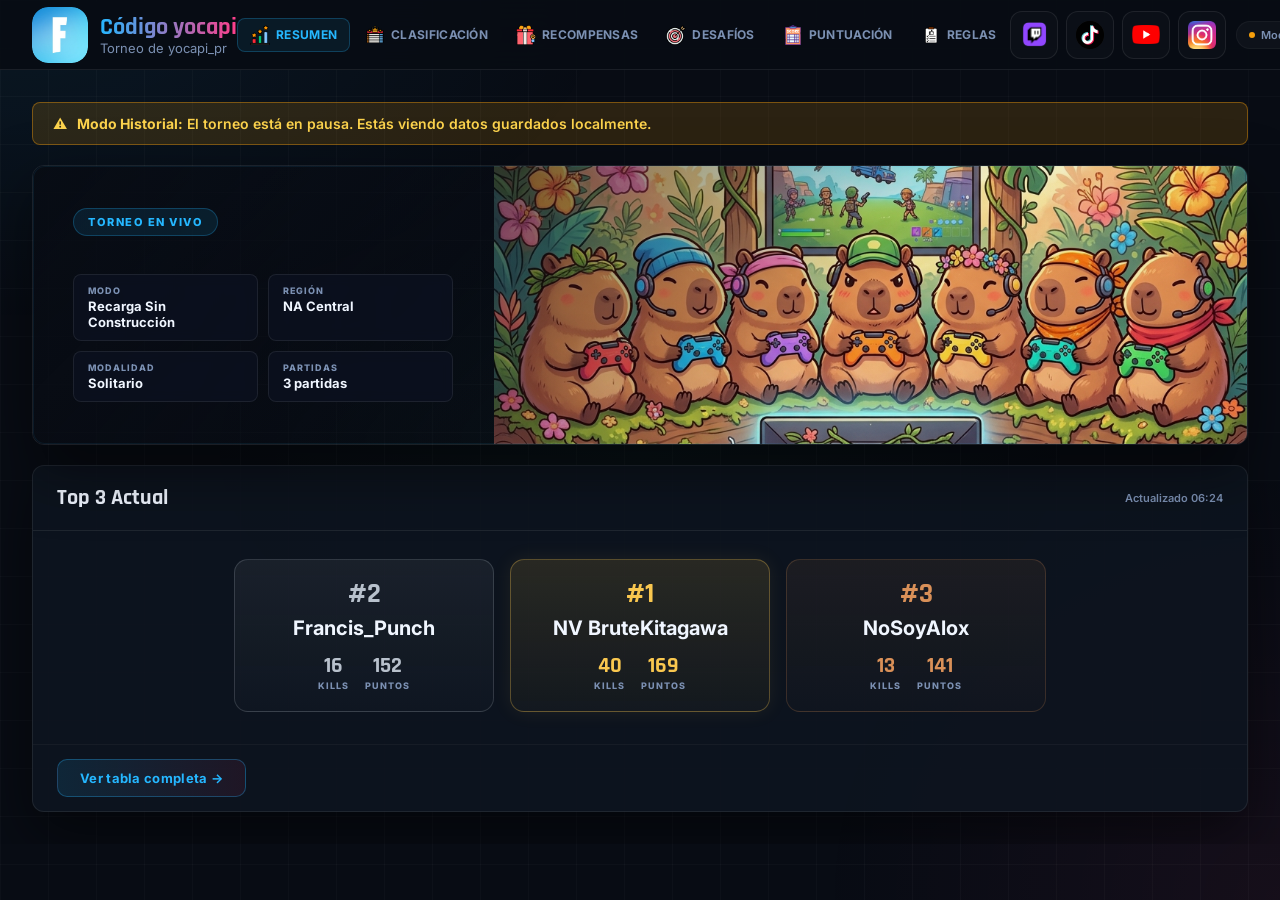
==== commit 599d05a6: "Add files via upload" ====
--- a/index.html
+++ b/index.html
@@ -3325,9 +3325,15 @@
       modal.classList.add('active');
 
       try {
-        const res = await fetch(`${API_BASE}/players/${username}/details`);
-        if (!res.ok) throw new Error('API error');
-        const data = await res.json();
+        let data;
+        // Si estamos en modo offline, leer del snapshot sin tocar el API
+        if (window.OFFLINE_SNAPSHOT && window.OFFLINE_SNAPSHOT.players && window.OFFLINE_SNAPSHOT.players[username]) {
+          data = window.OFFLINE_SNAPSHOT.players[username];
+        } else {
+          const res = await fetch(`${API_BASE}/players/${username}/details`);
+          if (!res.ok) throw new Error('API error');
+          data = await res.json();
+        }
         
         const p = data.player;
         const s = data.summary;
@@ -3430,6 +3436,21 @@
           </div>
         `;
       } catch (err) {
+        // Último recurso: intentar cargar snapshot en este momento si no está cargado aún
+        try {
+          if (!window.OFFLINE_SNAPSHOT) {
+            const snapRes = await fetch(`assets/data/snapshot.json?_t=${Date.now()}`);
+            if (snapRes.ok) {
+              window.OFFLINE_SNAPSHOT = await snapRes.json();
+            }
+          }
+          const snap = window.OFFLINE_SNAPSHOT;
+          if (snap && snap.players && snap.players[username]) {
+            // Re-open using snapshot data (recursive call won't loop since OFFLINE_SNAPSHOT is now set)
+            await openPlayerModal(username);
+            return;
+          }
+        } catch (snapErr) { /* ignorar */ }
         body.innerHTML = '<div class="empty-msg" style="padding:40px; color:#ff4d4d">Error al cargar el perfil.</div>';
       }
     }
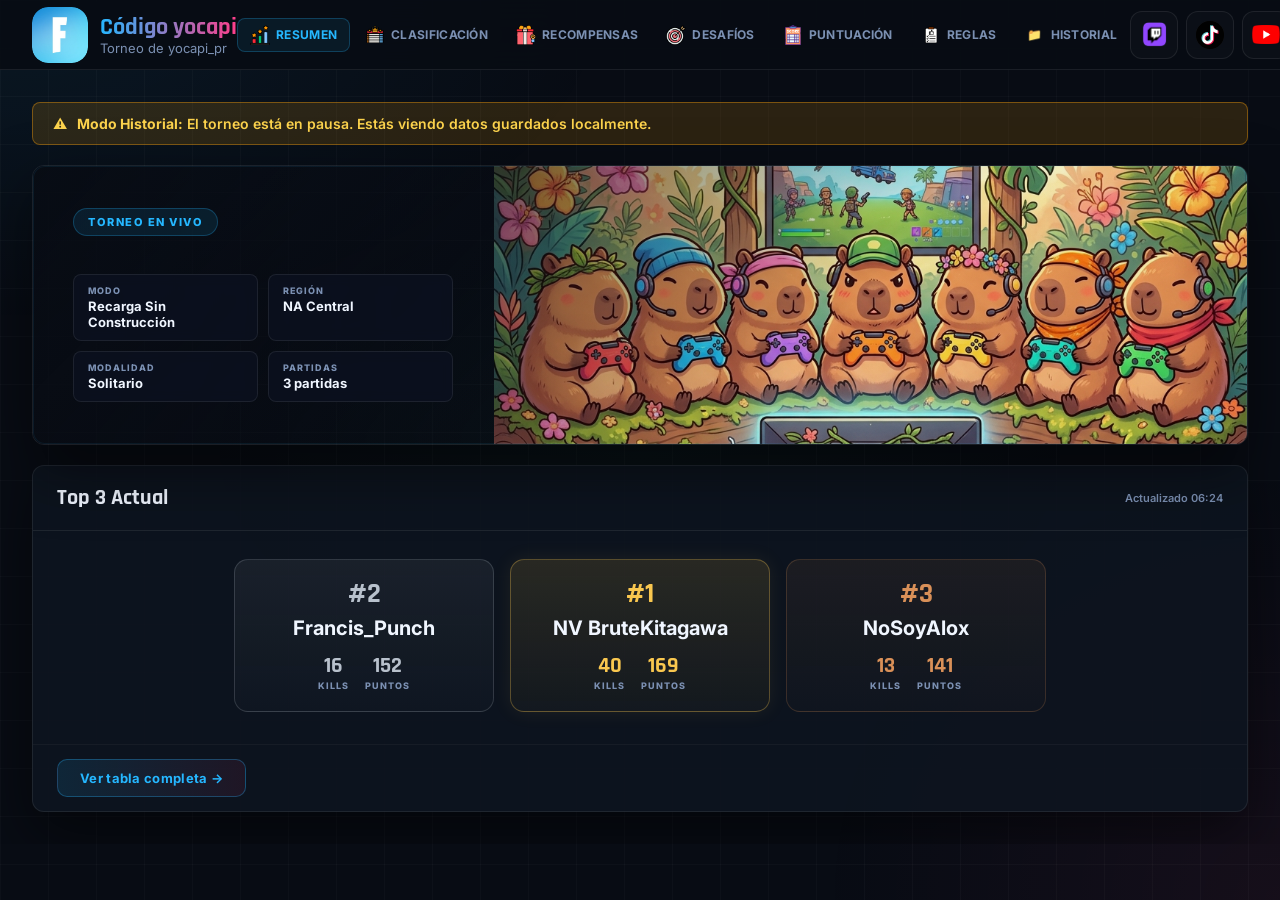
==== commit b4411710: "Add files via upload" ====
--- a/index.html
+++ b/index.html
@@ -2464,6 +2464,10 @@
           <div class="nav-icon"><img src="./assets/img/reglas.png" alt="Reglas"></div>
           Reglas
         </div>
+        <div class="nav-item" data-section="historial" onclick="showSection('historial', this)">
+          <div class="nav-icon">📁</div>
+          Historial
+        </div>
       </nav>
 
       <div class="topbar-right">
@@ -2515,6 +2519,10 @@
       <div class="nav-item" data-section="reglas" onclick="showSection('reglas', this);closeMobileMenu()">
         <div class="nav-icon"><img src="./assets/img/reglas.png" alt="Reglas"></div>
         Reglas
+      </div>
+      <div class="nav-item" data-section="historial" onclick="showSection('historial', this);closeMobileMenu()">
+        <div class="nav-icon">📁</div>
+        Historial
       </div>
     </nav>
 
@@ -2942,6 +2950,50 @@
         </div>
       </section>
 
+      <!-- ── HISTORIAL ──────────────────────────────────────────────────── -->
+      <section class="page-section" id="section-historial">
+        <div class="section-header" style="margin-bottom:28px;">
+          <div class="section-title-group">
+            <h2 class="section-title">📁 Historial de Torneos</h2>
+            <p class="section-sub">Consulta el estado del torneo en distintos momentos guardados.</p>
+          </div>
+        </div>
+        <div id="history-list" style="display:grid; grid-template-columns: repeat(auto-fill, minmax(300px,1fr)); gap:16px;">
+          <div class="empty-msg" style="grid-column:1/-1; padding:40px;">Cargando historial...</div>
+        </div>
+
+        <!-- Visor del snapshot seleccionado -->
+        <div id="history-viewer" style="display:none; margin-top:36px;">
+          <div style="display:flex; align-items:center; gap:12px; margin-bottom:20px;">
+            <button onclick="closeHistoryViewer()" style="background:rgba(255,255,255,0.08); border:1px solid rgba(255,255,255,0.15); color:var(--text); padding:8px 16px; border-radius:8px; cursor:pointer; font-weight:600; display:flex; align-items:center; gap:6px;">← Volver</button>
+            <h3 id="history-viewer-title" style="font-size:1.1rem; font-weight:700;"></h3>
+          </div>
+
+          <!-- Tabs del visor -->
+          <div style="display:flex; gap:8px; margin-bottom:20px; flex-wrap:wrap;">
+            <button class="hist-tab-btn active" onclick="showHistTab('global', this)" style="background:rgba(37,183,255,0.15); border:1px solid rgba(37,183,255,0.4); color:var(--blue); padding:7px 16px; border-radius:8px; cursor:pointer; font-weight:600; font-size:13px;">🏆 Clasificación Global</button>
+            <button class="hist-tab-btn" onclick="showHistTab('partidas', this)" style="background:rgba(255,255,255,0.05); border:1px solid rgba(255,255,255,0.1); color:var(--muted); padding:7px 16px; border-radius:8px; cursor:pointer; font-weight:600; font-size:13px;">⚔️ Por Partida</button>
+          </div>
+
+          <div id="hist-tab-global">
+            <div class="tbl-wrap"><table class="tbl" id="history-global-table">
+              <thead><tr>
+                <th class="c">#</th>
+                <th>Jugador</th>
+                <th class="c">Puntos</th>
+                <th class="c">Kills</th>
+                <th class="c">Partidas</th>
+              </tr></thead>
+              <tbody id="history-global-body"></tbody>
+            </table></div>
+          </div>
+
+          <div id="hist-tab-partidas" style="display:none;">
+            <div id="history-matches-container"></div>
+          </div>
+        </div>
+      </section>
+
     </main>
   </div>
 
@@ -2968,6 +3020,7 @@
         n.classList.toggle('active', n.dataset.section === id);
       });
       if (id === 'puntuacion') fetchScoring();
+      if (id === 'historial') loadHistorial();
     }
 
     function toggleMobileMenu() {
@@ -3465,42 +3518,64 @@
     let lastStandingsHash = '';
     let lastMatchesHash = '';
 
+    /* ── Detect offline (GitHub Pages) ───────────────────────── */
+    const IS_GITHUB_PAGES = !['localhost', '127.0.0.1'].includes(location.hostname);
+
     async function loadStandings() {
       const dot = document.getElementById('conn-dot');
       const txt = document.getElementById('conn-text');
       let standings = [], matches = [], settings = { hide_names: false };
       let isOffline = false;
 
-      try {
-        const [sRes, mRes, setRes] = await Promise.all([
-          fetch(`${API_BASE}/standings`),
-          fetch(`${API_BASE}/matches`),
-          fetch(`${API_BASE}/settings`)
-        ]);
-        if (!sRes.ok) throw new Error('API error');
-        standings = await sRes.json();
-        matches = await mRes.json();
-        settings = await setRes.json();
-        window.OFFLINE_SNAPSHOT = null;
-      } catch (err) {
+      // On GitHub Pages, skip the API entirely — go straight to snapshot
+      if (IS_GITHUB_PAGES) {
         try {
           const snapRes = await fetch(`assets/data/snapshot.json?_t=${Date.now()}`);
-          if (!snapRes.ok) throw new Error('No snapshot found');
+          if (!snapRes.ok) throw new Error('No snapshot');
           const snapshot = await snapRes.json();
           window.OFFLINE_SNAPSHOT = snapshot;
           standings = snapshot.standings || [];
           matches = snapshot.matches || [];
           settings = snapshot.settings || { hide_names: false };
           isOffline = true;
-        } catch (snapErr) {
-          console.error('API error and no snapshot found:', err);
+        } catch (e) {
           dot.className = 'conn-dot error';
-          txt.textContent = 'Sin conexión';
-          document.getElementById('standings-updated').textContent = 'Error al cargar';
+          txt.textContent = 'Sin datos';
+          document.getElementById('standings-updated').textContent = 'Sin historial guardado';
           return;
         }
-      }
-        
+      } else {
+        // Local development: try API first, fallback to snapshot
+        try {
+          const [sRes, mRes, setRes] = await Promise.all([
+            fetch(`${API_BASE}/standings`),
+            fetch(`${API_BASE}/matches`),
+            fetch(`${API_BASE}/settings`)
+          ]);
+          if (!sRes.ok) throw new Error('API error');
+          standings = await sRes.json();
+          matches = await mRes.json();
+          settings = await setRes.json();
+          window.OFFLINE_SNAPSHOT = null;
+        } catch (err) {
+          try {
+            const snapRes = await fetch(`assets/data/snapshot.json?_t=${Date.now()}`);
+            if (!snapRes.ok) throw new Error('No snapshot found');
+            const snapshot = await snapRes.json();
+            window.OFFLINE_SNAPSHOT = snapshot;
+            standings = snapshot.standings || [];
+            matches = snapshot.matches || [];
+            settings = snapshot.settings || { hide_names: false };
+            isOffline = true;
+          } catch (snapErr) {
+            console.error('API error and no snapshot found:', err);
+            dot.className = 'conn-dot error';
+            txt.textContent = 'Sin conexión';
+            document.getElementById('standings-updated').textContent = 'Error al cargar';
+            return;
+          }
+        }
+      } // end else (local dev)
       hideNames = settings.hide_names;
       
       const banner = document.getElementById('pending-results-banner');
@@ -3558,7 +3633,170 @@
 
     /* ── Boot ────────────────────────────────────────────────── */
     loadStandings();
-    setInterval(loadStandings, 15000);
+    // Only poll on local (server is live). On GitHub Pages, data is static.
+    if (!IS_GITHUB_PAGES) setInterval(loadStandings, 15000);
+
+
+    /* ═══════════════════════════════════════════════════════════
+       HISTORIAL – History section logic
+    ═══════════════════════════════════════════════════════════ */
+    let historialLoaded = false;
+    let activeHistSnapshot = null;
+
+    async function loadHistorial() {
+      if (historialLoaded) return; // already loaded
+      const list = document.getElementById('history-list');
+      try {
+        const res = await fetch(`assets/data/manifest.json?_t=${Date.now()}`);
+        if (!res.ok) throw new Error('No manifest');
+        const manifest = await res.json();
+        const snapshots = manifest.snapshots || [];
+
+        if (!snapshots.length) {
+          list.innerHTML = '<div class="empty-msg" style="grid-column:1/-1; padding:40px;">No hay historial guardado aún. Usa el botón "Exportar Offline" en el panel de administrador y sube los archivos.</div>';
+          return;
+        }
+
+        list.innerHTML = snapshots.map((s, i) => `
+          <div class="hist-card" onclick="openHistorySnapshot('${s.file}', '${s.label}')" style="
+            background: var(--panel); border: 1px solid var(--border); border-radius: var(--radius);
+            padding: 22px 24px; cursor: pointer; transition: all 0.2s;
+            hover: border-color: var(--blue);
+          " onmouseover="this.style.borderColor='var(--blue)'; this.style.background='var(--panel2)';"
+             onmouseout="this.style.borderColor='var(--border)'; this.style.background='var(--panel)';">
+            <div style="display:flex; align-items:flex-start; justify-content:space-between; gap:12px; margin-bottom:12px;">
+              <div style="font-size:1.1rem; font-weight:700; color:var(--text);">${s.label}</div>
+              <div style="background:rgba(37,183,255,0.12); color:var(--blue); font-size:11px; font-weight:700; padding:3px 10px; border-radius:20px; white-space:nowrap;">${s.date || ''}</div>
+            </div>
+            ${s.description ? `<div style="font-size:13px; color:var(--muted); margin-bottom:14px;">${s.description}</div>` : ''}
+            ${s.top3 ? `<div style="display:flex; gap:6px; flex-wrap:wrap;">
+              ${s.top3.map((p, idx) => `<div style="display:flex; align-items:center; gap:5px; background:rgba(255,255,255,0.05); padding:4px 10px; border-radius:20px; font-size:12px;">
+                <span>${['🥇','🥈','🥉'][idx]}</span> <span>${p}</span>
+              </div>`).join('')}
+            </div>` : ''}
+            <div style="margin-top:14px; font-size:12px; color:var(--blue); font-weight:600;">Ver detalles →</div>
+          </div>
+        `).join('');
+
+        historialLoaded = true;
+      } catch (e) {
+        list.innerHTML = `<div class="empty-msg" style="grid-column:1/-1; padding:40px;">
+          No se encontró el archivo <strong>assets/data/manifest.json</strong>.<br><br>
+          <span style="font-size:13px; color:var(--muted);">Para usar el historial:<br>
+          1. Exporta un snapshot desde el panel admin.<br>
+          2. Ponlo en <code>frontend/assets/data/</code>.<br>
+          3. Crea <code>manifest.json</code> con la lista de snapshots.<br>
+          4. Sube todo a GitHub.</span>
+        </div>`;
+      }
+    }
+
+    async function openHistorySnapshot(file, label) {
+      const viewer = document.getElementById('history-viewer');
+      const title = document.getElementById('history-viewer-title');
+      const list = document.getElementById('history-list');
+
+      list.style.display = 'none';
+      viewer.style.display = 'block';
+      title.textContent = label;
+      document.getElementById('history-global-body').innerHTML = '<tr><td colspan="5" style="text-align:center; padding:30px; color:var(--muted);">Cargando...</td></tr>';
+      document.getElementById('history-matches-container').innerHTML = '<div class="empty-msg" style="padding:30px;">Cargando...</div>';
+
+      try {
+        const res = await fetch(`assets/data/${file}?_t=${Date.now()}`);
+        if (!res.ok) throw new Error('File not found');
+        activeHistSnapshot = await res.json();
+        renderHistoryGlobal(activeHistSnapshot.standings || []);
+        renderHistoryMatches(activeHistSnapshot.match_results || {}, activeHistSnapshot.matches || []);
+        // Reset to global tab
+        showHistTab('global', document.querySelector('.hist-tab-btn'));
+      } catch (e) {
+        document.getElementById('history-global-body').innerHTML = `<tr><td colspan="5" style="text-align:center; padding:30px; color:#ff4d4d;">Error al cargar el archivo: ${file}</td></tr>`;
+      }
+    }
+
+    function closeHistoryViewer() {
+      document.getElementById('history-viewer').style.display = 'none';
+      document.getElementById('history-list').style.display = 'grid';
+      activeHistSnapshot = null;
+    }
+
+    function showHistTab(tab, btn) {
+      document.getElementById('hist-tab-global').style.display = tab === 'global' ? 'block' : 'none';
+      document.getElementById('hist-tab-partidas').style.display = tab === 'partidas' ? 'block' : 'none';
+      document.querySelectorAll('.hist-tab-btn').forEach(b => {
+        const isActive = b === btn;
+        b.style.background = isActive ? 'rgba(37,183,255,0.15)' : 'rgba(255,255,255,0.05)';
+        b.style.borderColor = isActive ? 'rgba(37,183,255,0.4)' : 'rgba(255,255,255,0.1)';
+        b.style.color = isActive ? 'var(--blue)' : 'var(--muted)';
+      });
+    }
+
+    function renderHistoryGlobal(standings) {
+      const body = document.getElementById('history-global-body');
+      if (!standings.length) {
+        body.innerHTML = '<tr><td colspan="5" style="text-align:center; padding:30px; color:var(--muted);">Sin datos</td></tr>';
+        return;
+      }
+      const medals = ['🥇','🥈','🥉'];
+      body.innerHTML = standings.map((p, i) => {
+        const rank = i + 1;
+        const medal = medals[i] || '';
+        const name = p.display_name || p.username || '?';
+        const badge = p.is_pro ? '<span class="badge pro" style="font-size:10px; padding:2px 7px;">PRO</span>' : '';
+        const rowStyle = rank === 1 ? 'background:rgba(249,199,79,0.06);' : rank === 2 ? 'background:rgba(184,193,204,0.05);' : rank === 3 ? 'background:rgba(217,144,88,0.05);' : '';
+        return `<tr style="${rowStyle}">
+          <td class="c" style="font-weight:700; color:${rank<=3?'var(--gold)':'var(--muted)'}; font-size:15px;">${medal || rank}</td>
+          <td><div style="display:flex; align-items:center; gap:10px;">
+            <div style="width:30px; height:30px; border-radius:50%; background:hsl(${(name.charCodeAt(0)*7)%360},60%,45%); display:flex; align-items:center; justify-content:center; font-weight:700; font-size:13px;">${name.charAt(0).toUpperCase()}</div>
+            <span style="font-weight:600;">${name}</span> ${badge}
+          </div></td>
+          <td class="c" style="font-weight:700; color:var(--blue);">${p.total_points ?? 0}</td>
+          <td class="c" style="color:var(--pink);">${p.total_kills ?? 0}</td>
+          <td class="c" style="color:var(--muted);">${p.matches_played ?? 0}</td>
+        </tr>`;
+      }).join('');
+    }
+
+    function renderHistoryMatches(matchResults, matches) {
+      const container = document.getElementById('history-matches-container');
+      const publishedMatches = matches.filter(m => m.is_published);
+      if (!publishedMatches.length) {
+        container.innerHTML = '<div class="empty-msg" style="padding:30px;">No hay partidas publicadas en este historial.</div>';
+        return;
+      }
+      container.innerHTML = publishedMatches.map(m => {
+        const rows = matchResults[String(m.id)] || [];
+        const medals = ['🥇','🥈','🥉'];
+        const rowsHTML = rows.length ? rows.map((r, i) => {
+          const rank = i + 1;
+          const name = r.display_name || r.username || '?';
+          return `<tr>
+            <td class="c" style="font-weight:700; color:${rank<=3?'var(--gold)':'var(--muted)'};">${medals[i] || rank}</td>
+            <td style="font-weight:600;">${name}</td>
+            <td class="c">${r.position != null ? r.position + 'º' : '—'}</td>
+            <td class="c" style="color:var(--pink);">${r.kills ?? 0}</td>
+            <td class="c" style="color:var(--blue); font-weight:700;">${r.total_points ?? 0}</td>
+          </tr>`;
+        }).join('') : '<tr><td colspan="5" style="text-align:center; padding:20px; color:var(--muted);">Sin datos</td></tr>';
+
+        return `
+          <div style="margin-bottom:24px; background:var(--panel); border:1px solid var(--border); border-radius:var(--radius); overflow:hidden;">
+            <div style="padding:14px 20px; border-bottom:1px solid var(--border); font-weight:700; font-size:15px; display:flex; align-items:center; gap:8px;">
+              <span style="background:var(--blue); color:#000; font-size:11px; font-weight:800; padding:3px 9px; border-radius:20px;">P${m.match_number}</span>
+              Partida ${m.match_number}
+            </div>
+            <div class="tbl-wrap"><table class="tbl">
+              <thead><tr>
+                <th class="c">#</th><th>Jugador</th>
+                <th class="c">Top</th><th class="c">Kills</th><th class="c">Pts</th>
+              </tr></thead>
+              <tbody>${rowsHTML}</tbody>
+            </table></div>
+          </div>`;
+      }).join('');
+    }
+
   </script>
 </body>
 
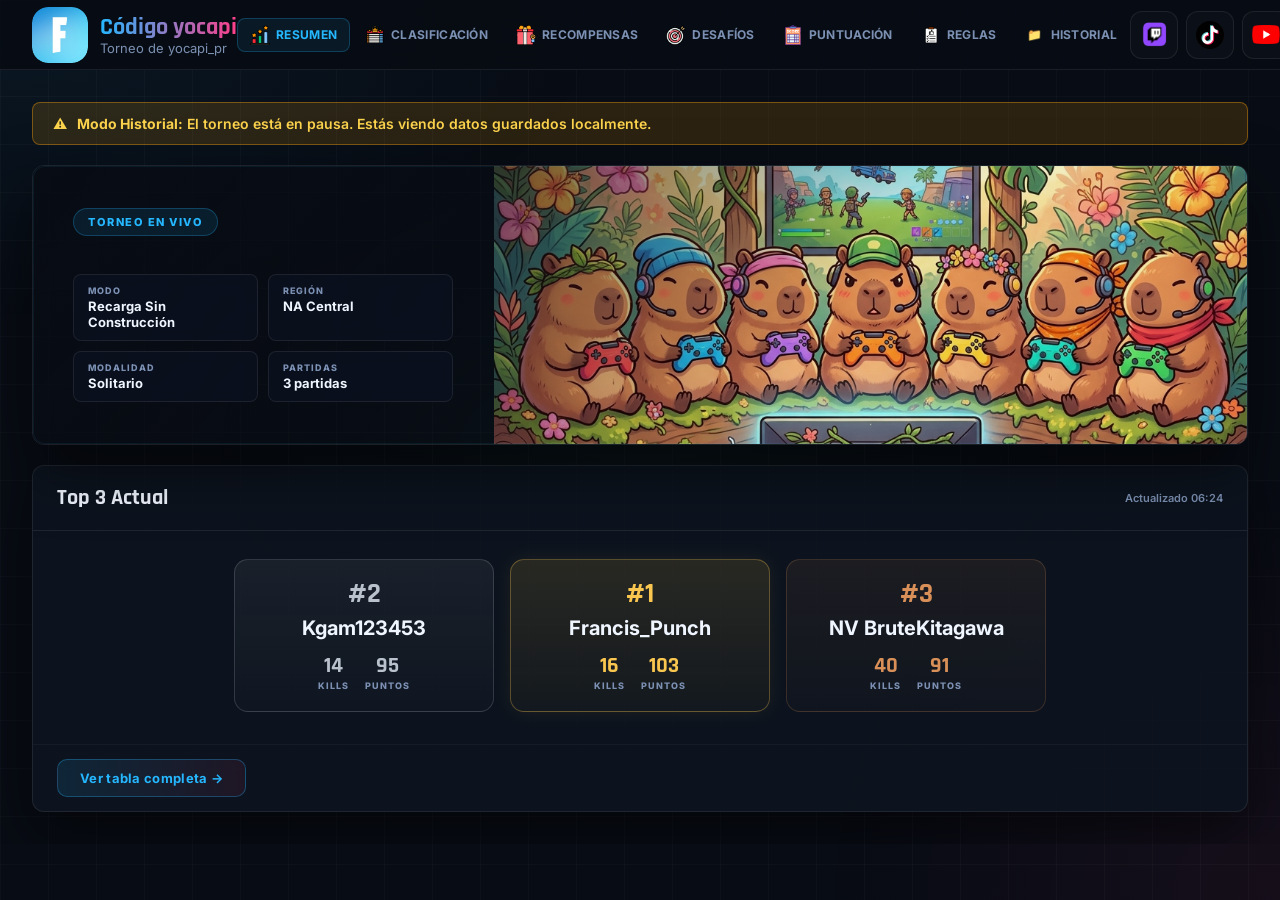
==== commit e59b7e7e: "Add files via upload" ====
--- a/index.html
+++ b/index.html
@@ -3396,7 +3396,15 @@
         const name = hideNames ? "Jugador Misterioso" : rawName;
         const initial = name.charAt(0).toUpperCase();
         const color = getAvatarColor(name);
-        const badgeHTML = hideNames ? '' : (p.is_pro ? '<span class="badge pro">PRO</span>' : '<span class="badge cas">CASUAL</span>');
+        let roleBadge = '';
+        if (p.role === 'organizadora') roleBadge = '<span class="badge" style="background:#ff4d94">ORGANIZADORA</span>';
+        else if (p.role === 'coordinador') roleBadge = '<span class="badge" style="background:#ffd700; color:black">COORDINADOR</span>';
+        
+        let typeBadge = '';
+        if (!hideNames) {
+          typeBadge = p.is_pro ? '<span class="badge pro">PRO</span>' : '<span class="badge cas">CASUAL</span>';
+        }
+        const badgeHTML = `${roleBadge} ${typeBadge}`.trim();
         
         // Load skin icon if available
         const skinUrl = (!hideNames && p.skin_name) ? await getSkinIconUrl(p.skin_name) : null;
@@ -3518,64 +3526,57 @@
     let lastStandingsHash = '';
     let lastMatchesHash = '';
 
-    /* ── Detect offline (GitHub Pages) ───────────────────────── */
-    const IS_GITHUB_PAGES = !['localhost', '127.0.0.1'].includes(location.hostname);
+    let isOfflineMode = false;
 
     async function loadStandings() {
+      if (isOfflineMode) return; // Ya estamos en offline fijo, no intentar mas.
+
       const dot = document.getElementById('conn-dot');
       const txt = document.getElementById('conn-text');
       let standings = [], matches = [], settings = { hide_names: false };
       let isOffline = false;
 
-      // On GitHub Pages, skip the API entirely — go straight to snapshot
-      if (IS_GITHUB_PAGES) {
+      try {
+        const [sRes, mRes, setRes] = await Promise.all([
+          fetch(`${API_BASE}/standings`),
+          fetch(`${API_BASE}/matches`),
+          fetch(`${API_BASE}/settings`)
+        ]);
+        if (!sRes.ok) throw new Error('API error');
+        standings = await sRes.json();
+        matches = await mRes.json();
+        settings = await setRes.json();
+        window.OFFLINE_SNAPSHOT = null;
+      } catch (err) {
+        // Fallback al snapshot si el API falla (ej. servidor apagado)
         try {
-          const snapRes = await fetch(`assets/data/snapshot.json?_t=${Date.now()}`);
-          if (!snapRes.ok) throw new Error('No snapshot');
+          // Primero leer el manifest para ver cual es el ultimo historial
+          const manifestRes = await fetch(`assets/data/manifest.json?_t=${Date.now()}`);
+          if (!manifestRes.ok) throw new Error('No manifest found');
+          const manifest = await manifestRes.json();
+          let snapFile = 'snapshot.json';
+          if (manifest.snapshots && manifest.snapshots.length > 0) {
+            snapFile = manifest.snapshots[0].file;
+          }
+          
+          const snapRes = await fetch(`assets/data/${snapFile}?_t=${Date.now()}`);
+          if (!snapRes.ok) throw new Error('No snapshot found');
           const snapshot = await snapRes.json();
           window.OFFLINE_SNAPSHOT = snapshot;
           standings = snapshot.standings || [];
           matches = snapshot.matches || [];
           settings = snapshot.settings || { hide_names: false };
           isOffline = true;
-        } catch (e) {
+          isOfflineMode = true; // No volver a intentar conexion
+        } catch (snapErr) {
+          console.error('API error and no snapshot found:', err);
           dot.className = 'conn-dot error';
-          txt.textContent = 'Sin datos';
-          document.getElementById('standings-updated').textContent = 'Sin historial guardado';
+          txt.textContent = 'Sin conexión';
+          document.getElementById('standings-updated').textContent = 'Error al cargar';
+          isOfflineMode = true; // Tampoco intentar mas
           return;
         }
-      } else {
-        // Local development: try API first, fallback to snapshot
-        try {
-          const [sRes, mRes, setRes] = await Promise.all([
-            fetch(`${API_BASE}/standings`),
-            fetch(`${API_BASE}/matches`),
-            fetch(`${API_BASE}/settings`)
-          ]);
-          if (!sRes.ok) throw new Error('API error');
-          standings = await sRes.json();
-          matches = await mRes.json();
-          settings = await setRes.json();
-          window.OFFLINE_SNAPSHOT = null;
-        } catch (err) {
-          try {
-            const snapRes = await fetch(`assets/data/snapshot.json?_t=${Date.now()}`);
-            if (!snapRes.ok) throw new Error('No snapshot found');
-            const snapshot = await snapRes.json();
-            window.OFFLINE_SNAPSHOT = snapshot;
-            standings = snapshot.standings || [];
-            matches = snapshot.matches || [];
-            settings = snapshot.settings || { hide_names: false };
-            isOffline = true;
-          } catch (snapErr) {
-            console.error('API error and no snapshot found:', err);
-            dot.className = 'conn-dot error';
-            txt.textContent = 'Sin conexión';
-            document.getElementById('standings-updated').textContent = 'Error al cargar';
-            return;
-          }
-        }
-      } // end else (local dev)
+      }
       hideNames = settings.hide_names;
       
       const banner = document.getElementById('pending-results-banner');
@@ -3633,8 +3634,9 @@
 
     /* ── Boot ────────────────────────────────────────────────── */
     loadStandings();
-    // Only poll on local (server is live). On GitHub Pages, data is static.
-    if (!IS_GITHUB_PAGES) setInterval(loadStandings, 15000);
+    setInterval(() => {
+      if (!isOfflineMode) loadStandings();
+    }, 15000);
 
 
     /* ═══════════════════════════════════════════════════════════
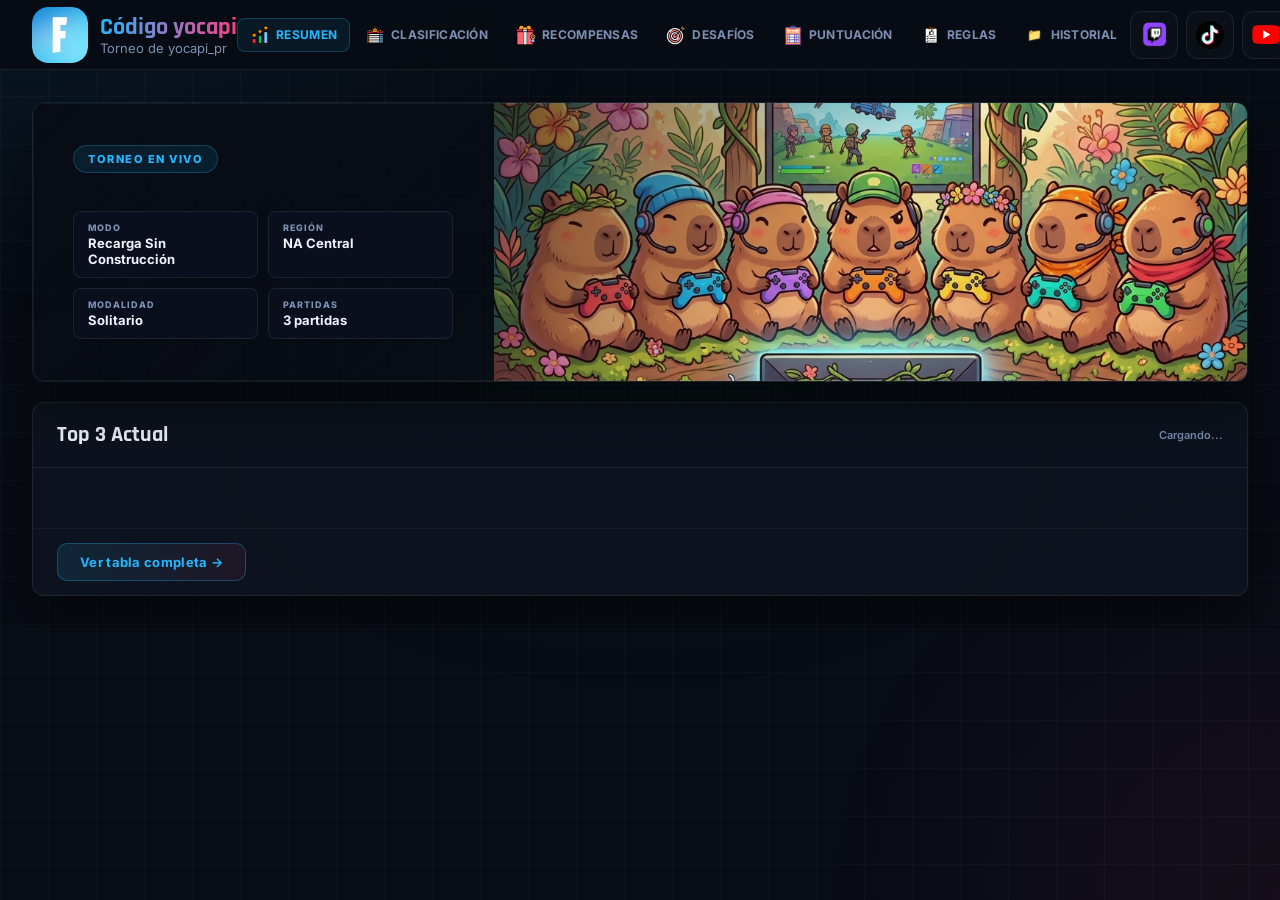
==== commit 26fd76ea: "Add files via upload" ====
--- a/index.html
+++ b/index.html
@@ -3143,10 +3143,11 @@
         const badgeHTML = hideNames ? '' : (p.is_pro ? '<span class="badge pro">PRO</span>' : '<span class="badge cas">CASUAL</span>');
         
         let roleBadgeHTML = '';
-        if (!hideNames) {
-          if (p.role === 'Organizadora del torneo') {
+        if (!hideNames && p.role) {
+          let r = p.role.toLowerCase();
+          if (r.includes('organizadora')) {
             roleBadgeHTML = `<span style="display:inline-flex;align-items:center;gap:4px;font-size:12px;font-weight:700;color:var(--gold);background:rgba(245,158,11,0.1);padding:4px 8px;border-radius:6px;margin-left:8px;border:1px solid rgba(245,158,11,0.3);text-transform:uppercase;letter-spacing:0.5px;">Organizadora</span>`;
-          } else if (p.role === 'Coordinador del torneo') {
+          } else if (r.includes('coordinador')) {
             roleBadgeHTML = `<span style="display:inline-flex;align-items:center;gap:4px;font-size:12px;font-weight:700;color:var(--blue);background:rgba(37,183,255,0.1);padding:4px 8px;border-radius:6px;margin-left:8px;border:1px solid rgba(37,183,255,0.3);text-transform:uppercase;letter-spacing:0.5px;">Coordinador</span>`;
           }
         }
@@ -3397,8 +3398,11 @@
         const initial = name.charAt(0).toUpperCase();
         const color = getAvatarColor(name);
         let roleBadge = '';
-        if (p.role === 'organizadora') roleBadge = '<span class="badge" style="background:#ff4d94">ORGANIZADORA</span>';
-        else if (p.role === 'coordinador') roleBadge = '<span class="badge" style="background:#ffd700; color:black">COORDINADOR</span>';
+        if (p.role) {
+          let r = p.role.toLowerCase();
+          if (r.includes('organizadora')) roleBadge = '<span class="badge" style="background:#ff4d94">ORGANIZADORA</span>';
+          else if (r.includes('coordinador')) roleBadge = '<span class="badge" style="background:#ffd700; color:black">COORDINADOR</span>';
+        }
         
         let typeBadge = '';
         if (!hideNames) {
@@ -3548,34 +3552,13 @@
         settings = await setRes.json();
         window.OFFLINE_SNAPSHOT = null;
       } catch (err) {
-        // Fallback al snapshot si el API falla (ej. servidor apagado)
-        try {
-          // Primero leer el manifest para ver cual es el ultimo historial
-          const manifestRes = await fetch(`assets/data/manifest.json?_t=${Date.now()}`);
-          if (!manifestRes.ok) throw new Error('No manifest found');
-          const manifest = await manifestRes.json();
-          let snapFile = 'snapshot.json';
-          if (manifest.snapshots && manifest.snapshots.length > 0) {
-            snapFile = manifest.snapshots[0].file;
-          }
-          
-          const snapRes = await fetch(`assets/data/${snapFile}?_t=${Date.now()}`);
-          if (!snapRes.ok) throw new Error('No snapshot found');
-          const snapshot = await snapRes.json();
-          window.OFFLINE_SNAPSHOT = snapshot;
-          standings = snapshot.standings || [];
-          matches = snapshot.matches || [];
-          settings = snapshot.settings || { hide_names: false };
-          isOffline = true;
-          isOfflineMode = true; // No volver a intentar conexion
-        } catch (snapErr) {
-          console.error('API error and no snapshot found:', err);
-          dot.className = 'conn-dot error';
-          txt.textContent = 'Sin conexión';
-          document.getElementById('standings-updated').textContent = 'Error al cargar';
-          isOfflineMode = true; // Tampoco intentar mas
-          return;
-        }
+        // En vivo falla: el servidor esta apagado
+        dot.className = 'conn-dot error';
+        txt.textContent = 'Servidor apagado';
+        document.getElementById('standings-updated').textContent = 'Ve a la pestaña Historial';
+        isOfflineMode = true; // Dejar de intentar
+        renderGlobal([]); // Limpiar tabla
+        return;
       }
       hideNames = settings.hide_names;
       
@@ -3747,16 +3730,43 @@
         const name = p.display_name || p.username || '?';
         const badge = p.is_pro ? '<span class="badge pro" style="font-size:10px; padding:2px 7px;">PRO</span>' : '';
         const rowStyle = rank === 1 ? 'background:rgba(249,199,79,0.06);' : rank === 2 ? 'background:rgba(184,193,204,0.05);' : rank === 3 ? 'background:rgba(217,144,88,0.05);' : '';
-        return `<tr style="${rowStyle}">
+        const avatarColor = `hsl(${(name.charCodeAt(0)*7)%360},60%,45%)`;
+        const skinUrl = p.skin_name ? getSkinIconUrl(p.skin_name) : null;
+        const avId = `hav-${(p.username||'x').replace(/[^a-zA-Z0-9]/g,'_')}`;
+
+        // role badge
+        let histRoleBadge = '';
+        if (p.role) {
+          const r = p.role.toLowerCase();
+          if (r.includes('organizadora')) histRoleBadge = `<span class="badge" style="background:#ff4d94;font-size:10px;">ORG</span>`;
+          else if (r.includes('coordinador')) histRoleBadge = `<span class="badge" style="background:#ffd700;color:#000;font-size:10px;">COORD</span>`;
+        }
+
+        const html = `<tr style="${rowStyle} cursor:pointer;" onclick="openHistoryPlayerModal('${p.username}')">
           <td class="c" style="font-weight:700; color:${rank<=3?'var(--gold)':'var(--muted)'}; font-size:15px;">${medal || rank}</td>
           <td><div style="display:flex; align-items:center; gap:10px;">
-            <div style="width:30px; height:30px; border-radius:50%; background:hsl(${(name.charCodeAt(0)*7)%360},60%,45%); display:flex; align-items:center; justify-content:center; font-weight:700; font-size:13px;">${name.charAt(0).toUpperCase()}</div>
-            <span style="font-weight:600;">${name}</span> ${badge}
+            <div id="${avId}" style="width:30px; height:30px; border-radius:50%; background:${avatarColor}; display:flex; align-items:center; justify-content:center; font-weight:700; font-size:13px; flex-shrink:0; overflow:hidden;">${name.charAt(0).toUpperCase()}</div>
+            <div><span style="font-weight:600;">${name}</span> ${badge} ${histRoleBadge}</div>
           </div></td>
           <td class="c" style="font-weight:700; color:var(--blue);">${p.total_points ?? 0}</td>
           <td class="c" style="color:var(--pink);">${p.total_kills ?? 0}</td>
           <td class="c" style="color:var(--muted);">${p.matches_played ?? 0}</td>
         </tr>`;
+
+        // Async load skin
+        if (p.skin_name) {
+          getSkinIconUrl(p.skin_name).then(url => {
+            if (url) {
+              const el = document.getElementById(avId);
+              if (el) {
+                el.innerHTML = `<img src="${url}" style="width:100%;height:100%;object-fit:cover;" onerror="this.parentNode.textContent='${name.charAt(0).toUpperCase()}'" />`;
+                el.style.background = 'transparent';
+              }
+            }
+          });
+        }
+
+        return html;
       }).join('');
     }
 
@@ -3799,6 +3809,105 @@
       }).join('');
     }
 
+    /* ── Modal de jugador desde el Historial ───────────────────── */
+    async function openHistoryPlayerModal(username) {
+      if (!activeHistSnapshot) return;
+
+      const standings = activeHistSnapshot.standings || [];
+      const playerData = standings.find(p => p.username === username);
+      if (!playerData) return;
+
+      const modal = document.getElementById('player-modal');
+      const body = document.getElementById('modal-body-content');
+      body.innerHTML = '<div class="empty-msg" style="padding:40px">Cargando perfil...</div>';
+      modal.classList.add('active');
+
+      const rawName = playerData.display_name || playerData.username;
+      const name = rawName;
+      const initial = name.charAt(0).toUpperCase();
+      const color = getAvatarColor(name);
+
+      // Role badge
+      let roleBadge = '';
+      if (playerData.role) {
+        const r = playerData.role.toLowerCase();
+        if (r.includes('organizadora')) roleBadge = '<span class="badge" style="background:#ff4d94">ORGANIZADORA</span>';
+        else if (r.includes('coordinador')) roleBadge = '<span class="badge" style="background:#ffd700;color:black">COORDINADOR</span>';
+      }
+      const typeBadge = playerData.is_pro ? '<span class="badge pro">PRO</span>' : '<span class="badge cas">CASUAL</span>';
+      const badgeHTML = `${roleBadge} ${typeBadge}`.trim();
+
+      // Skin
+      const skinUrl = playerData.skin_name ? await getSkinIconUrl(playerData.skin_name) : null;
+      const avatarStyle = skinUrl
+        ? `background: url('${skinUrl}') center/cover; box-shadow: 0 0 0 3px rgba(255,255,255,0.1);`
+        : `background:${color}`;
+      const avatarContent = skinUrl ? '' : initial;
+
+      // Stats
+      const total_pts = playerData.total_points || 0;
+      const total_kills = playerData.total_kills || 0;
+      const matches_played = playerData.matches_played || 0;
+
+      // Build matches from match_results
+      const matchResults = activeHistSnapshot.match_results || {};
+      const matchList = activeHistSnapshot.matches || [];
+      let matchesHTML = '';
+      const publishedMatches = matchList.filter(m => m.is_published);
+      if (!publishedMatches.length) {
+        matchesHTML = '<div class="empty-msg" style="padding:10px; font-size:13px">Sin partidas registradas.</div>';
+      } else {
+        publishedMatches.forEach(m => {
+          const results = matchResults[String(m.id)] || [];
+          const myResult = results.find(r => r.username === username);
+          if (!myResult) return;
+          matchesHTML += `
+            <div class="match-card">
+              <div class="match-card-header">
+                <div class="match-number">P${m.match_number}</div>
+                <div class="match-stats">
+                  <div class="m-stat"><span class="m-stat-val pos">${myResult.position != null ? myResult.position + 'º' : '—'}</span><span class="m-stat-lbl">Top (${myResult.placement_points ?? 0} pts)</span></div>
+                  <div class="m-stat"><span class="m-stat-val kills">${myResult.kills ?? 0}</span><span class="m-stat-lbl">Kills (${myResult.kill_points ?? 0} pts)</span></div>
+                </div>
+              </div>
+              <div class="match-total">${myResult.total_points ?? 0} <span style="font-size:10px; color:var(--muted)">pts</span></div>
+            </div>`;
+        });
+        if (!matchesHTML) matchesHTML = '<div class="empty-msg" style="padding:10px; font-size:13px">No participó en partidas publicadas.</div>';
+      }
+
+      body.innerHTML = `
+        <div class="profile-header">
+          <div class="profile-avatar" style="${avatarStyle}">${avatarContent}</div>
+          <div>
+            <div class="profile-name">${esc(name)}</div>
+            <div style="margin-top:4px">${badgeHTML}</div>
+          </div>
+        </div>
+        
+        <div class="stats-grid">
+          <div class="stat-box">
+            <div class="stat-val">${total_pts}</div>
+            <div class="stat-lbl">Pts Totales</div>
+          </div>
+          <div class="stat-box">
+            <div class="stat-val">${total_kills}</div>
+            <div class="stat-lbl">Kills</div>
+          </div>
+          <div class="stat-box">
+            <div class="stat-val">${matches_played}</div>
+            <div class="stat-lbl">Partidas</div>
+          </div>
+        </div>
+
+        <div class="feed-title">📊 Desglose por Partida</div>
+        <div class="match-breakdown">${matchesHTML}</div>
+
+        <div style="margin-top:12px; padding:10px 14px; background:rgba(37,183,255,0.06); border:1px solid rgba(37,183,255,0.2); border-radius:8px; font-size:12px; color:var(--muted); text-align:center;">
+          📁 Datos del historial guardado
+        </div>`;
+    }
+
   </script>
 </body>
 
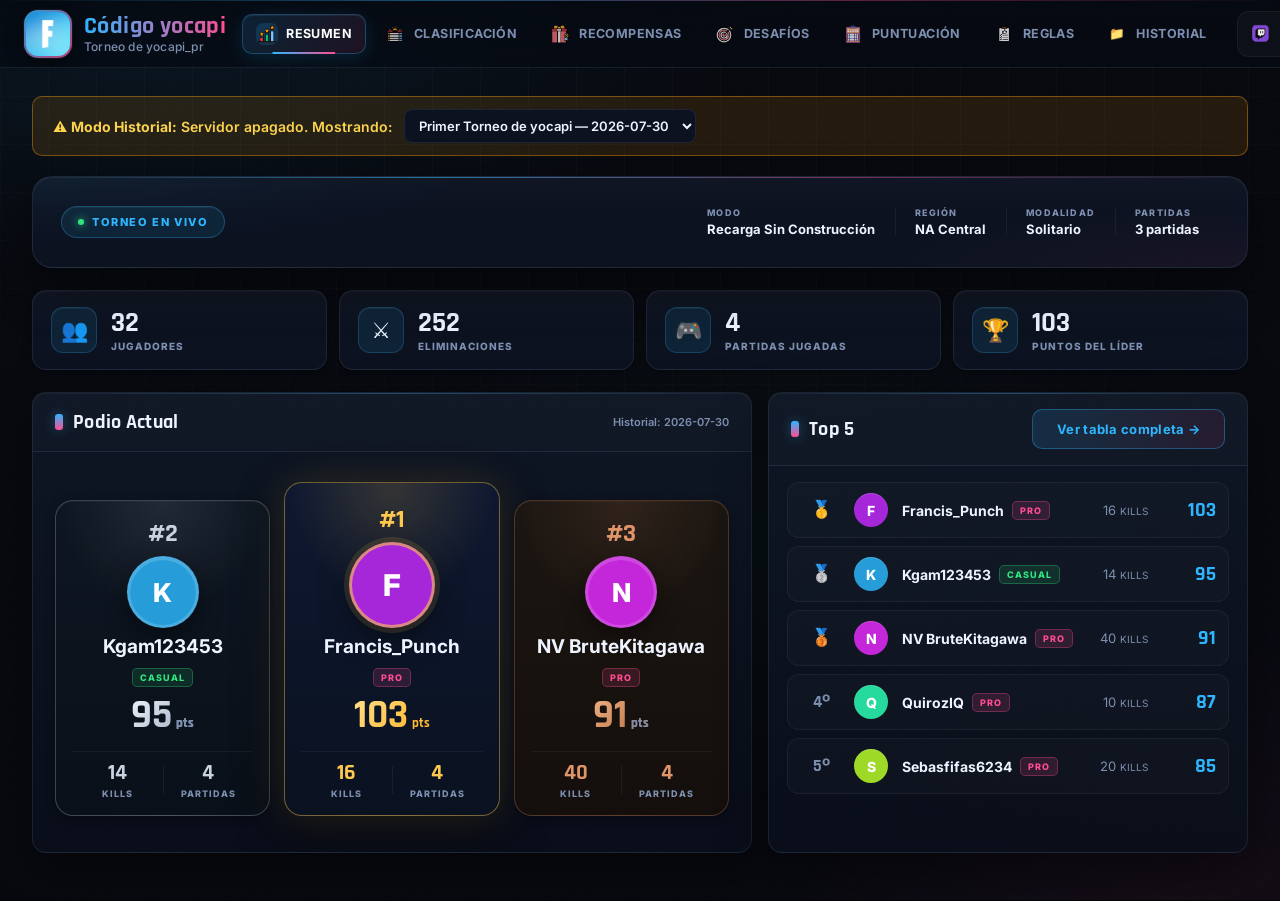
==== commit 910fee3e: "Add files via upload" ====
--- a/index.html
+++ b/index.html
@@ -7,2423 +7,13 @@
   <title>Torneo Fortnite · yocapi_pr</title>
   <meta name="description"
     content="Tabla de clasificación en vivo, recompensas y reglas del torneo de Fortnite organizado por yocapi_pr. Recarga Sin Construcción · NA Central · Solitario." />
-  <meta name="theme-color" content="#080c14" />
+  <meta name="theme-color" content="#04060c" />
   <link rel="preconnect" href="https://fonts.googleapis.com" />
   <link rel="preconnect" href="https://fonts.gstatic.com" crossorigin />
   <link
     href="https://fonts.googleapis.com/css2?family=Inter:wght@400;500;600;700;800;900&family=Rajdhani:wght@600;700&display=swap"
     rel="stylesheet" />
-  <style>
-    /* ═══ TOKENS ═══════════════════════════════════════════════════════════ */
-    :root {
-      --bg: #080c14;
-      --panel: #0e1420;
-      --panel2: #121a27;
-      --border: rgba(255, 255, 255, 0.08);
-      --border2: rgba(255, 255, 255, 0.04);
-      --text: #f0f6ff;
-      --muted: #7b90b2;
-      --blue: #25b7ff;
-      --pink: #ff3e8a;
-      --green: #31e47f;
-      --gold: #f9c74f;
-      --silver: #b8c1cc;
-      --bronze: #d99058;
-      --shadow: 0 24px 60px rgba(0, 0, 0, 0.5);
-      --glow-b: rgba(37, 183, 255, 0.18);
-      --glow-p: rgba(255, 62, 138, 0.15);
-      --topbar: 70px;
-      --radius: 12px;
-    }
-
-    *,
-    *::before,
-    *::after {
-      box-sizing: border-box;
-      margin: 0;
-      padding: 0;
-    }
-
-    html {
-      scroll-behavior: smooth;
-    }
-
-    body {
-      font-family: Inter, system-ui, sans-serif;
-      background: var(--bg);
-      color: var(--text);
-      min-height: 100vh;
-      overflow-x: hidden;
-    }
-
-    /* background mesh */
-    body::before {
-      content: '';
-      position: fixed;
-      inset: 0;
-      z-index: 0;
-      pointer-events: none;
-      background:
-        radial-gradient(ellipse 80% 60% at 0% 0%, rgba(37, 183, 255, 0.07) 0%, transparent 60%),
-        radial-gradient(ellipse 60% 80% at 100% 100%, rgba(255, 62, 138, 0.06) 0%, transparent 60%),
-        radial-gradient(ellipse 50% 40% at 50% 50%, rgba(49, 228, 127, 0.03) 0%, transparent 70%);
-    }
-
-    /* grid lines */
-    body::after {
-      content: '';
-      position: fixed;
-      inset: 0;
-      z-index: 0;
-      pointer-events: none;
-      background-image:
-        linear-gradient(rgba(255, 255, 255, 0.025) 1px, transparent 1px),
-        linear-gradient(90deg, rgba(255, 255, 255, 0.025) 1px, transparent 1px);
-      background-size: 48px 48px;
-    }
-
-    a {
-      color: inherit;
-      text-decoration: none;
-    }
-
-    /* ═══ LAYOUT ════════════════════════════════════════════════════════════ */
-    .layout {
-      position: relative;
-      z-index: 1;
-      display: flex;
-      flex-direction: column;
-      min-height: 100vh;
-    }
-
-    /* ═══ TOPBAR ═══════════════════════════════════════════════════════════ */
-    .topbar {
-      position: sticky;
-      top: 0;
-      height: var(--topbar);
-      display: flex;
-      align-items: center;
-      justify-content: space-between;
-      border-bottom: 1px solid var(--border);
-      background: rgba(8, 12, 20, 0.92);
-      backdrop-filter: blur(24px);
-      padding: 0 32px;
-      z-index: 100;
-      overflow: hidden;
-    }
-
-    /* brand */
-    .brand {
-      display: flex;
-      align-items: center;
-      gap: 12px;
-      flex-shrink: 0;
-    }
-
-    .brand-mark {
-      width: 56px;
-      height: 56px;
-      border-radius: 16px;
-      flex-shrink: 0;
-      display: grid;
-      place-items: center;
-      overflow: hidden;
-    }
-
-    .brand-mark img {
-      width: 56px;
-      height: 56px;
-      object-fit: cover;
-      display: block;
-      border-radius: 16px;
-    }
-
-    .brand-text {
-      line-height: 1.1;
-    }
-
-    .brand-name {
-      font-family: Rajdhani, sans-serif;
-      font-size: 24px;
-      font-weight: 700;
-      background: linear-gradient(90deg, var(--blue), var(--pink));
-      -webkit-background-clip: text;
-      -webkit-text-fill-color: transparent;
-      background-clip: text;
-    }
-
-    .brand-sub {
-      font-size: 13px;
-      color: var(--muted);
-    }
-
-    /* nav */
-    .nav {
-      display: flex;
-      align-items: center;
-      gap: 2px;
-    }
-
-    .nav-item {
-      display: flex;
-      align-items: center;
-      gap: 6px;
-      padding: 6px 12px;
-      border-radius: 8px;
-      cursor: pointer;
-      font-size: 12px;
-      font-weight: 700;
-      color: var(--muted);
-      border: 1px solid transparent;
-      transition: all 0.18s ease;
-      user-select: none;
-      text-transform: uppercase;
-      letter-spacing: 0.3px;
-    }
-
-    .nav-item .nav-icon {
-      width: 20px;
-      height: 20px;
-      display: grid;
-      place-items: center;
-    }
-
-    .nav-item .nav-icon img {
-      width: 20px;
-      height: 20px;
-      object-fit: contain;
-      display: block;
-    }
-
-    .nav-item:hover {
-      color: var(--text);
-      background: rgba(255, 255, 255, 0.05);
-      border-color: var(--border);
-    }
-
-    .nav-item.active {
-      color: var(--blue);
-      background: rgba(37, 183, 255, 0.08);
-      border-color: rgba(37, 183, 255, 0.25);
-    }
-
-    /* ═══ HAMBURGER ═════════════════════════════════════════════════════════ */
-    .hamburger {
-      display: none;
-      flex-direction: column;
-      justify-content: center;
-      align-items: center;
-      width: 34px;
-      height: 34px;
-      border: none;
-      background: none;
-      cursor: pointer;
-      padding: 0;
-      gap: 4px;
-      flex-shrink: 0;
-      border-radius: 8px;
-      transition: background 0.15s;
-    }
-
-    .hamburger:hover {
-      background: rgba(255, 255, 255, 0.05);
-    }
-
-    .hamburger span {
-      display: block;
-      width: 18px;
-      height: 2px;
-      background: var(--text);
-      border-radius: 2px;
-      transition: transform 0.25s, opacity 0.2s;
-    }
-
-    .hamburger.open span:nth-child(1) {
-      transform: translateY(6px) rotate(45deg);
-    }
-
-    .hamburger.open span:nth-child(2) {
-      opacity: 0;
-    }
-
-    .hamburger.open span:nth-child(3) {
-      transform: translateY(-6px) rotate(-45deg);
-    }
-
-    /* ═══ MOBILE NAV OVERLAY ════════════════════════════════════════════════ */
-    .mobile-overlay {
-      display: none;
-      position: fixed;
-      inset: 0;
-      z-index: 98;
-      background: rgba(0, 0, 0, 0.5);
-      opacity: 0;
-      transition: opacity 0.3s;
-    }
-
-    .mobile-overlay.open {
-      display: block;
-      opacity: 1;
-    }
-
-    /* ═══ MOBILE NAV PANEL ══════════════════════════════════════════════════ */
-    .mobile-nav {
-      display: none;
-      position: fixed;
-      top: var(--topbar);
-      left: 0;
-      right: 0;
-      z-index: 99;
-      background: rgba(8, 12, 20, 0.98);
-      backdrop-filter: blur(24px);
-      border-bottom: 1px solid var(--border);
-      padding: 12px 16px 16px;
-      flex-direction: column;
-      gap: 6px;
-      transform: translateY(-110%);
-      transition: transform 0.3s cubic-bezier(0.34, 1.56, 0.64, 1);
-    }
-
-    .mobile-nav.open {
-      transform: translateY(0);
-    }
-
-    .mobile-nav .nav-item {
-      padding: 12px 14px;
-      font-size: 15px;
-      border-radius: 10px;
-    }
-
-    .mobile-nav .nav-item .nav-icon,
-    .mobile-nav .nav-item .nav-icon img {
-      width: 24px;
-      height: 24px;
-    }
-
-    /* topbar right */
-    .topbar-right {
-      display: flex;
-      align-items: center;
-      gap: 10px;
-      flex-shrink: 0;
-    }
-
-    .social-links {
-      display: flex;
-      align-items: center;
-      gap: 8px;
-    }
-
-    .social-link {
-      display: flex;
-      align-items: center;
-      justify-content: center;
-      width: 48px;
-      height: 48px;
-      border-radius: 12px;
-      border: 1px solid var(--border);
-      color: var(--muted);
-      transition: all 0.25s cubic-bezier(0.34, 1.56, 0.64, 1);
-      background: rgba(255, 255, 255, 0.02);
-      position: relative;
-      overflow: hidden;
-    }
-
-    .social-link::before {
-      content: '';
-      position: absolute;
-      inset: 0;
-      border-radius: inherit;
-      background: radial-gradient(circle at center, rgba(255, 255, 255, 0.08) 0%, transparent 70%);
-      opacity: 0;
-      transition: opacity 0.3s;
-    }
-
-    .social-link img {
-      width: 28px;
-      height: 28px;
-      object-fit: contain;
-      transition: transform 0.3s cubic-bezier(0.34, 1.56, 0.64, 1);
-      position: relative;
-      z-index: 1;
-    }
-
-    .social-link:hover {
-      transform: translateY(-3px) scale(1.05);
-      color: var(--text);
-      border-color: rgba(255, 255, 255, 0.25);
-      background: rgba(255, 255, 255, 0.06);
-      box-shadow: 0 6px 20px rgba(0, 0, 0, 0.3);
-    }
-
-    .social-link:hover::before {
-      opacity: 1;
-    }
-
-    .social-link:hover img {
-      transform: scale(1.15) rotate(-4deg);
-    }
-
-    .social-link:active {
-      transform: translateY(0) scale(0.95);
-    }
-
-    /* colores por plataforma en hover */
-    .social-link[title="Twitch"]:hover {
-      border-color: #9146ff;
-      box-shadow: 0 6px 20px rgba(145, 70, 255, 0.35);
-      background: rgba(145, 70, 255, 0.08);
-    }
-
-    .social-link[title="TikTok"]:hover {
-      border-color: #ff0050;
-      box-shadow: 0 6px 20px rgba(255, 0, 80, 0.35);
-      background: rgba(255, 0, 80, 0.06);
-    }
-
-    .social-link[title="YouTube"]:hover {
-      border-color: #ff0000;
-      box-shadow: 0 6px 20px rgba(255, 0, 0, 0.35);
-      background: rgba(255, 0, 0, 0.06);
-    }
-
-    .social-link[title="Instagram"]:hover {
-      border-color: #e1306c;
-      box-shadow: 0 6px 20px rgba(225, 48, 108, 0.35);
-      background: rgba(225, 48, 108, 0.06);
-    }
-
-    .conn-status {
-      display: flex;
-      align-items: center;
-      gap: 6px;
-      font-size: 11px;
-      color: var(--muted);
-      font-weight: 600;
-      padding: 6px 12px;
-      border-radius: 20px;
-      background: rgba(255, 255, 255, 0.03);
-      border: 1px solid var(--border2);
-    }
-
-    .conn-dot {
-      display: inline-block;
-      width: 6px;
-      height: 6px;
-      border-radius: 50%;
-      background: var(--muted);
-      transition: background 0.3s;
-    }
-
-    .conn-dot.live {
-      background: var(--green);
-      box-shadow: 0 0 6px var(--green);
-      animation: pulse 2s infinite;
-    }
-
-    .conn-dot.error {
-      background: #ff4d4d;
-    }
-
-    @keyframes pulse {
-
-      0%,
-      100% {
-        opacity: 1;
-      }
-
-      50% {
-        opacity: 0.4;
-      }
-    }
-
-    /* ═══ MAIN ══════════════════════════════════════════════════════════════ */
-    main {
-      padding: 32px;
-      display: flex;
-      flex-direction: column;
-      gap: 0;
-      min-width: 0;
-      width: 100%;
-      max-width: 1400px;
-      margin: 0 auto;
-      overflow: hidden;
-    }
-
-    /* sections */
-    .page-section {
-      display: none;
-      flex-direction: column;
-      gap: 20px;
-      animation: fadeIn 0.25s ease-out;
-    }
-
-    .page-section.active {
-      display: flex;
-    }
-
-    @keyframes fadeIn {
-      from {
-        opacity: 0;
-        transform: translateY(8px);
-      }
-
-      to {
-        opacity: 1;
-        transform: translateY(0);
-      }
-    }
-
-    /* ═══ HERO ══════════════════════════════════════════════════════════════ */
-    .hero {
-      min-height: 280px;
-      border-radius: var(--radius);
-      border: 1px solid var(--border);
-      position: relative;
-      overflow: hidden;
-      display: flex;
-      flex-direction: row;
-      align-items: center;
-      padding: 32px 40px;
-      box-shadow: var(--shadow);
-    }
-
-    .hero::after {
-      content: '';
-      position: absolute;
-      inset: 0;
-      pointer-events: none;
-      border-radius: inherit;
-      box-shadow: inset 0 0 0 1px rgba(37, 183, 255, 0.08);
-    }
-
-    .hero-bg {
-      position: absolute;
-      inset: 0;
-      background:
-        linear-gradient(135deg, rgba(8, 12, 20, 0.95) 0%, rgba(8, 12, 20, 0.5) 35%, rgba(8, 12, 20, 0.05) 65%),
-        url('./assets/img/capybara_banner.png') right center / 62% auto no-repeat;
-    }
-
-    .hero-content {
-      position: relative;
-      z-index: 1;
-      max-width: 380px;
-    }
-
-    .hero-eyebrow {
-      display: inline-flex;
-      align-items: center;
-      gap: 8px;
-      padding: 6px 14px;
-      border-radius: 999px;
-      background: rgba(37, 183, 255, 0.1);
-      border: 1px solid rgba(37, 183, 255, 0.25);
-      font-size: 11px;
-      font-weight: 800;
-      letter-spacing: 1.5px;
-      text-transform: uppercase;
-      color: var(--blue);
-      margin-bottom: 18px;
-    }
-
-    .hero-title {
-      font-family: Rajdhani, sans-serif;
-      font-size: clamp(48px, 8vw, 90px);
-      line-height: 0.92;
-      letter-spacing: -1.5px;
-      margin-bottom: 14px;
-      background: linear-gradient(135deg, #f0f6ff 0%, var(--blue) 50%, var(--pink) 100%);
-      -webkit-background-clip: text;
-      -webkit-text-fill-color: transparent;
-      background-clip: text;
-    }
-
-    .hero-desc {
-      font-size: 15px;
-      color: #c8d8f0;
-      line-height: 1.7;
-      max-width: 560px;
-      text-shadow: 0 1px 8px rgba(0, 0, 0, 0.5);
-    }
-
-    .hero-info {
-      display: grid;
-      grid-template-columns: 1fr 1fr;
-      gap: 10px;
-      margin-top: 20px;
-    }
-
-    .info-item {
-      display: flex;
-      flex-direction: column;
-      gap: 2px;
-      padding: 10px 14px;
-      border-radius: 8px;
-      background: rgba(12, 17, 32, 0.8);
-      border: 1px solid var(--border);
-      backdrop-filter: blur(6px);
-    }
-
-    .info-label {
-      font-size: 9px;
-      font-weight: 800;
-      letter-spacing: 1px;
-      text-transform: uppercase;
-      color: var(--muted);
-    }
-
-    .info-value {
-      font-size: 13px;
-      font-weight: 700;
-      color: var(--text);
-    }
-
-    /* ═══ CARDS GRID ════════════════════════════════════════════════════════ */
-    .cards-row {
-      display: grid;
-      grid-template-columns: repeat(4, 1fr);
-      gap: 12px;
-    }
-
-    .info-card {
-      padding: 16px 18px;
-      border-radius: var(--radius);
-      border: 1px solid var(--border);
-      background: var(--panel);
-      display: flex;
-      flex-direction: column;
-      gap: 6px;
-      transition: border-color 0.2s, transform 0.2s;
-    }
-
-    .info-card:hover {
-      border-color: rgba(37, 183, 255, 0.25);
-      transform: translateY(-2px);
-    }
-
-    .card-label {
-      font-size: 10px;
-      font-weight: 800;
-      letter-spacing: 1px;
-      text-transform: uppercase;
-      color: var(--muted);
-    }
-
-    .card-value {
-      font-size: 16px;
-      font-weight: 800;
-      color: var(--text);
-      line-height: 1.3;
-    }
-
-    /* ═══ SECTION WRAPPER ═══════════════════════════════════════════════════ */
-    .section {
-      border: 1px solid var(--border);
-      border-radius: var(--radius);
-      background: rgba(14, 20, 32, 0.9);
-      overflow: hidden;
-      box-shadow: var(--shadow);
-    }
-
-    .section-head {
-      padding: 18px 24px;
-      border-bottom: 1px solid var(--border);
-      display: flex;
-      align-items: center;
-      justify-content: space-between;
-      gap: 12px;
-    }
-
-    .section-title {
-      font-family: Rajdhani, sans-serif;
-      font-size: 22px;
-      font-weight: 700;
-      display: flex;
-      align-items: center;
-      gap: 10px;
-    }
-
-    .section-body {
-      padding: 24px;
-    }
-
-    /* ═══ ENHANCED UI ELEMENTS ══════════════════════════════════════════════ */
-    .player-cell { display: flex; align-items: center; gap: 12px; }
-    .avatar { width: 44px; height: 44px; border-radius: 50%; display: flex; align-items: center; justify-content: center; font-weight: 800; font-size: 18px; color: #fff; box-shadow: 0 2px 8px rgba(0,0,0,0.4); text-shadow: 0 1px 2px rgba(0,0,0,0.5); flex-shrink: 0; }
-    .badge { font-size: 9px; font-weight: 800; padding: 3px 6px; border-radius: 4px; text-transform: uppercase; letter-spacing: 1px; }
-    .badge.pro { background: rgba(255, 62, 138, 0.15); color: var(--pink); border: 1px solid rgba(255, 62, 138, 0.3); }
-    .badge.cas { background: rgba(49, 228, 127, 0.15); color: var(--green); border: 1px solid rgba(49, 228, 127, 0.3); }
-    .search-wrapper { display: flex; align-items: center; background: rgba(0,0,0,0.2); border: 1px solid var(--border); border-radius: 8px; padding: 6px 12px; }
-    .search-input { background: transparent; border: none; color: var(--text); font-family: inherit; font-size: 14px; outline: none; width: 200px; margin-left: 8px; }
-    .search-input::placeholder { color: var(--muted); }
-    .sortable { cursor: pointer; user-select: none; transition: color 0.2s; }
-    .sortable:hover { color: var(--text); }
-    .sort-icon { font-size: 10px; margin-left: 4px; opacity: 0.5; display: inline-block; width: 10px; }
-
-    /* ═══ MODAL Y PERFIL ════════════════════════════════════════════════════ */
-    .modal-overlay { position: fixed; inset: 0; background: rgba(0,0,0,0.8); backdrop-filter: blur(8px); display: flex; align-items: center; justify-content: center; z-index: 9999; opacity: 0; pointer-events: none; transition: opacity 0.3s; padding: 20px; }
-    .modal-overlay.active { opacity: 1; pointer-events: auto; }
-    .modal-content { background: var(--panel); border: 1px solid var(--border); border-radius: var(--radius); width: 100%; max-width: 500px; max-height: 90vh; overflow-y: auto; position: relative; box-shadow: var(--shadow); transform: translateY(20px); transition: transform 0.3s; padding: 24px; }
-    .modal-overlay.active .modal-content { transform: translateY(0); }
-    .modal-close { position: absolute; top: 16px; right: 16px; background: rgba(255,255,255,0.1); border: none; color: white; width: 32px; height: 32px; border-radius: 50%; cursor: pointer; font-size: 18px; display: flex; align-items: center; justify-content: center; transition: background 0.2s; }
-    .modal-close:hover { background: rgba(255,255,255,0.2); }
-    
-    .profile-header { display: flex; align-items: center; gap: 16px; margin-bottom: 24px; }
-    .profile-avatar { width: 64px; height: 64px; border-radius: 50%; display: flex; align-items: center; justify-content: center; font-size: 28px; font-weight: 800; text-shadow: 0 2px 4px rgba(0,0,0,0.5); box-shadow: 0 4px 12px rgba(0,0,0,0.4); flex-shrink: 0; color: #fff;}
-    .profile-name { font-size: 24px; font-weight: 800; font-family: Rajdhani, sans-serif; }
-    
-    .stats-grid { display: grid; grid-template-columns: repeat(2, 1fr); gap: 12px; margin-bottom: 24px; }
-    .stat-box { background: rgba(0,0,0,0.3); border: 1px solid var(--border2); border-radius: 8px; padding: 14px; text-align: center; }
-    .stat-val { font-size: 22px; font-weight: 800; color: var(--blue); font-family: Rajdhani, sans-serif; line-height: 1; }
-    .stat-lbl { font-size: 10px; font-weight: 700; color: var(--muted); text-transform: uppercase; letter-spacing: 1px; margin-top: 6px; }
-    
-    .chart-container { display: flex; align-items: center; justify-content: space-evenly; margin-bottom: 24px; background: rgba(0,0,0,0.2); padding: 20px; border-radius: 8px; border: 1px solid var(--border2); }
-    .doughnut { width: 90px; height: 90px; border-radius: 50%; position: relative; flex-shrink: 0; }
-    .doughnut::after { content: ''; position: absolute; inset: 18px; background: var(--panel); border-radius: 50%; }
-    
-    .chart-legend { display: flex; flex-direction: column; gap: 8px; }
-    .legend-item { display: flex; align-items: center; justify-content: space-between; gap: 16px; font-size: 13px; font-weight: 600; color: #fff; min-width: 140px;}
-    .legend-left { display: flex; align-items: center; gap: 8px; }
-    .legend-color { width: 12px; height: 12px; border-radius: 3px; }
-    
-    .match-breakdown { display: flex; flex-direction: column; gap: 8px; margin-bottom: 24px; }
-    .match-card { background: rgba(255,255,255,0.02); border: 1px solid var(--border2); border-radius: 8px; padding: 12px 16px; display: flex; align-items: center; justify-content: space-between; transition: background 0.2s; }
-    .match-card:hover { background: rgba(255,255,255,0.04); }
-    .match-card-header { display: flex; align-items: center; gap: 12px; }
-    .match-number { font-size: 14px; font-weight: 800; color: var(--text); font-family: Rajdhani, sans-serif; background: rgba(0,0,0,0.3); padding: 4px 8px; border-radius: 4px; }
-    .match-stats { display: flex; gap: 16px; align-items: center; }
-    .m-stat { display: flex; flex-direction: column; align-items: center; gap: 2px; min-width: 32px; }
-    .m-stat-val { font-size: 15px; font-weight: 800; color: var(--blue); font-family: Rajdhani, sans-serif; }
-    .m-stat-val.pos { color: var(--green); }
-    .m-stat-val.kills { color: var(--pink); }
-    .m-stat-lbl { font-size: 9px; font-weight: 700; color: var(--muted); text-transform: uppercase; letter-spacing: 0.5px; }
-    .match-total { font-size: 18px; font-weight: 800; color: var(--gold); font-family: Rajdhani, sans-serif; min-width: 30px; text-align: right; }
-
-    .feed-title { font-size: 16px; font-weight: 700; font-family: Rajdhani, sans-serif; margin-bottom: 12px; display: flex; align-items: center; gap: 8px; }
-    .feed-list { display: flex; flex-direction: column; gap: 8px; max-height: 200px; overflow-y: auto; padding-right: 8px; }
-    .feed-item { background: rgba(255,255,255,0.03); border-radius: 6px; padding: 10px 12px; font-size: 13px; display: flex; align-items: center; justify-content: space-between; border-left: 3px solid var(--pink); gap: 12px; }
-    .feed-info { display: flex; flex-direction: column; gap: 4px; }
-    .feed-time { font-size: 10px; color: var(--muted); font-weight: 700; background: rgba(0,0,0,0.3); padding: 2px 6px; border-radius: 4px; align-self: flex-start;}
-
-    /* ═══ STANDINGS TABLE ═══════════════════════════════════════════════════ */
-    .table-wrap {
-      overflow-x: auto;
-    }
-
-    .table-wrap table {
-      margin-bottom: 0;
-    }
-
-    .tbl {
-      width: 100%;
-      border-collapse: separate;
-      border-spacing: 0 8px; /* Espacio entre filas */
-      min-width: 580px;
-    }
-
-    .tbl thead th {
-      padding: 12px 26px;
-      font-size: 13px;
-      font-weight: 800;
-      letter-spacing: 1px;
-      text-transform: uppercase;
-      color: var(--muted);
-      text-align: left;
-      border-bottom: none; /* Quitamos borde de cabecera */
-      background: transparent;
-      position: sticky;
-      top: 0;
-      z-index: 1;
-    }
-
-    .tbl thead th.r {
-      text-align: right;
-    }
-
-    .tbl thead th.c {
-      text-align: center;
-    }
-
-    .tbl tbody tr {
-      transition: transform 0.2s, background 0.2s, box-shadow 0.2s;
-      background: rgba(255, 255, 255, 0.02);
-      box-shadow: 0 4px 6px rgba(0,0,0,0.2);
-    }
-    
-    .tbl tbody tr td:first-child {
-      border-top-left-radius: 8px;
-      border-bottom-left-radius: 8px;
-      border-left: 2px solid transparent;
-    }
-    .tbl tbody tr td:last-child {
-      border-top-right-radius: 8px;
-      border-bottom-right-radius: 8px;
-    }
-
-    .tbl tbody tr:hover {
-      background: rgba(255, 255, 255, 0.05);
-      transform: translateY(-2px);
-      box-shadow: 0 6px 12px rgba(0,0,0,0.3);
-    }
-
-    .tbl tbody tr.is-leader.rank-1 {
-      background: linear-gradient(90deg, rgba(249, 199, 79, 0.1) 0%, rgba(249, 199, 79, 0.02) 100%);
-      border-left-color: var(--gold);
-    }
-    .tbl tbody tr.is-leader.rank-2 {
-      background: linear-gradient(90deg, rgba(184, 193, 204, 0.08) 0%, rgba(184, 193, 204, 0.02) 100%);
-      border-left-color: var(--silver);
-    }
-    .tbl tbody tr.is-leader.rank-3 {
-      background: linear-gradient(90deg, rgba(217, 144, 88, 0.08) 0%, rgba(217, 144, 88, 0.02) 100%);
-      border-left-color: var(--bronze);
-    }
-    .tbl tbody tr.is-leader:hover {
-      background: rgba(255, 255, 255, 0.07);
-    }
-
-    .tbl td {
-      padding: 14px 26px;
-      font-weight: 600;
-      font-size: 20px;
-    }
-
-    .tbl td.r {
-      text-align: right;
-    }
-
-    .tbl td.c {
-      text-align: center;
-    }
-
-    .tbl td:first-child {
-      width: 64px;
-    }
-
-    .tbl td:nth-child(2) {
-      font-weight: 700;
-    }
-
-    .tbl td:nth-child(3) {
-      font-weight: 500;
-    }
-
-    .rk {
-      display: inline-flex;
-      align-items: center;
-      justify-content: center;
-      width: 48px;
-      height: 48px;
-      border-radius: 12px;
-      font-family: Rajdhani, sans-serif;
-      font-size: 22px;
-      font-weight: 700;
-      background: rgba(255, 255, 255, 0.04);
-      color: var(--muted);
-      transition: transform 0.15s;
-    }
-
-    .rk.r1 {
-      background: linear-gradient(135deg, rgba(249, 199, 79, 0.15), rgba(249, 199, 79, 0.05));
-      color: var(--gold);
-      border: 1px solid rgba(249, 199, 79, 0.35);
-      box-shadow: 0 0 12px rgba(249, 199, 79, 0.08);
-    }
-
-    .rk.r2 {
-      background: linear-gradient(135deg, rgba(184, 193, 204, 0.12), rgba(184, 193, 204, 0.04));
-      color: var(--silver);
-      border: 1px solid rgba(184, 193, 204, 0.2);
-    }
-
-    .rk.r3 {
-      background: linear-gradient(135deg, rgba(217, 144, 88, 0.12), rgba(217, 144, 88, 0.04));
-      color: var(--bronze);
-      border: 1px solid rgba(217, 144, 88, 0.2);
-    }
-
-    .pts-g {
-      font-size: 28px;
-      font-family: Rajdhani, sans-serif;
-      font-weight: 700;
-      color: var(--blue);
-    }
-
-    .pts-g.r1 {
-      color: var(--gold);
-    }
-
-    .pts-g.r2 {
-      color: var(--silver);
-    }
-
-    .pts-g.r3 {
-      color: var(--bronze);
-    }
-
-    .pts-m {
-      color: var(--muted);
-      font-size: 20px;
-      font-weight: 500;
-    }
-
-    .empty-msg {
-      padding: 50px 24px;
-      text-align: center;
-      color: var(--muted);
-      font-size: 14px;
-      font-weight: 600;
-    }
-
-    /* ═══ MATCH TABLES ══════════════════════════════════════════════════════ */
-    .matches-list {
-      display: flex;
-      flex-direction: column;
-      gap: 14px;
-    }
-
-    .match-card {
-      border: 1px solid var(--border);
-      border-radius: var(--radius);
-      background: rgba(14, 20, 32, 0.9);
-      overflow: hidden;
-      box-shadow: var(--shadow);
-    }
-
-    .match-card-head {
-      padding: 14px 22px;
-      border-bottom: 1px solid var(--border);
-      display: flex;
-      align-items: center;
-      gap: 12px;
-    }
-
-    .match-num {
-      font-family: Rajdhani, sans-serif;
-      font-size: 18px;
-      font-weight: 700;
-      color: var(--blue);
-    }
-
-    .match-badge-det {
-      font-size: 9px;
-      font-weight: 800;
-      letter-spacing: 1px;
-      text-transform: uppercase;
-      padding: 3px 10px;
-      border-radius: 999px;
-      background: rgba(49, 228, 127, 0.1);
-      border: 1px solid rgba(49, 228, 127, 0.3);
-      color: var(--green);
-    }
-
-    .match-card .tbl {
-      min-width: 480px;
-    }
-
-    .match-card .tbl td {
-      padding: 14px 26px;
-      font-size: 18px;
-    }
-
-    .match-card .tbl thead th {
-      padding: 14px 26px;
-      font-size: 14px;
-    }
-
-    .match-card .tbl td:first-child {
-      width: auto;
-    }
-
-    .match-card .tbl td:nth-child(2) {
-      font-weight: 600;
-    }
-
-    .match-card .tbl td:nth-child(3) {
-      font-weight: 500;
-    }
-
-    /* ═══ PODIUM TOP 3 ════════════════════════════════════════════════════════ */
-    @keyframes podium-float {
-
-      0%,
-      100% {
-        transform: translateY(0);
-      }
-
-      50% {
-        transform: translateY(-7px);
-      }
-    }
-
-    @keyframes podium-glow-gold {
-
-      0%,
-      100% {
-        box-shadow: 0 0 20px rgba(249, 199, 79, 0.08);
-        border-color: rgba(249, 199, 79, 0.3);
-      }
-
-      50% {
-        box-shadow: 0 0 40px rgba(249, 199, 79, 0.18);
-        border-color: rgba(249, 199, 79, 0.55);
-      }
-    }
-
-    @keyframes podium-glow-silver {
-
-      0%,
-      100% {
-        box-shadow: 0 0 15px rgba(184, 193, 204, 0.05);
-        border-color: rgba(184, 193, 204, 0.2);
-      }
-
-      50% {
-        box-shadow: 0 0 30px rgba(184, 193, 204, 0.12);
-        border-color: rgba(184, 193, 204, 0.4);
-      }
-    }
-
-    @keyframes podium-glow-bronze {
-
-      0%,
-      100% {
-        box-shadow: 0 0 15px rgba(217, 144, 88, 0.05);
-        border-color: rgba(217, 144, 88, 0.2);
-      }
-
-      50% {
-        box-shadow: 0 0 30px rgba(217, 144, 88, 0.12);
-        border-color: rgba(217, 144, 88, 0.4);
-      }
-    }
-
-    @keyframes podium-zoom {
-
-      0%,
-      100% {
-        transform: scale(1);
-      }
-
-      50% {
-        transform: scale(1.04);
-      }
-    }
-
-    .podium {
-      display: flex;
-      justify-content: center;
-      gap: 16px;
-      padding: 28px 24px 32px;
-    }
-
-    .podium-card {
-      flex: 1;
-      max-width: 260px;
-      border-radius: 14px;
-      padding: 20px 18px;
-      text-align: center;
-      border: 1px solid var(--border);
-      display: flex;
-      flex-direction: column;
-      align-items: center;
-      gap: 6px;
-      animation: podium-float 4s ease-in-out infinite;
-    }
-
-    .podium-card:nth-child(1) {
-      animation-delay: -1.3s;
-    }
-
-    .podium-card:nth-child(2) {
-      animation-delay: -2.6s;
-    }
-
-    .podium-card:nth-child(3) {
-      animation-delay: 0s;
-    }
-
-    .podium-card:hover {
-      animation: none;
-      transform: translateY(-8px) scale(1.03);
-    }
-
-    .podium-card.gold {
-      background: linear-gradient(180deg, rgba(249, 199, 79, 0.12) 0%, rgba(249, 199, 79, 0.03) 100%);
-      border-color: rgba(249, 199, 79, 0.3);
-      box-shadow: 0 0 20px rgba(249, 199, 79, 0.08);
-      animation: podium-float 4s ease-in-out infinite, podium-glow-gold 3s ease-in-out infinite;
-    }
-
-    .podium-card.gold:hover {
-      animation: none;
-      box-shadow: 0 8px 40px rgba(249, 199, 79, 0.2);
-    }
-
-    .podium-card.silver {
-      background: linear-gradient(180deg, rgba(184, 193, 204, 0.08) 0%, rgba(184, 193, 204, 0.02) 100%);
-      border-color: rgba(184, 193, 204, 0.2);
-      animation: podium-float 4s ease-in-out infinite, podium-glow-silver 3.5s ease-in-out infinite;
-    }
-
-    .podium-card.silver:hover {
-      animation: none;
-      box-shadow: 0 8px 40px rgba(0, 0, 0, 0.3);
-    }
-
-    .podium-card.bronze {
-      background: linear-gradient(180deg, rgba(217, 144, 88, 0.08) 0%, rgba(217, 144, 88, 0.02) 100%);
-      border-color: rgba(217, 144, 88, 0.2);
-      animation: podium-float 4s ease-in-out infinite, podium-glow-bronze 3.5s ease-in-out infinite;
-    }
-
-    .podium-card.bronze:hover {
-      animation: none;
-      box-shadow: 0 8px 40px rgba(0, 0, 0, 0.3);
-    }
-
-    .podium-rank {
-      font-family: Rajdhani, sans-serif;
-      font-size: 28px;
-      font-weight: 700;
-      line-height: 1;
-      animation: podium-zoom 3s ease-in-out infinite;
-    }
-
-    .podium-card:hover .podium-rank {
-      animation: none;
-    }
-
-    .podium-card.gold .podium-rank {
-      color: var(--gold);
-    }
-
-    .podium-card.silver .podium-rank {
-      color: var(--silver);
-    }
-
-    .podium-card.bronze .podium-rank {
-      color: var(--bronze);
-    }
-
-    .podium-card.gold .podium-rank {
-      animation-delay: 0s;
-    }
-
-    .podium-card.silver .podium-rank {
-      animation-delay: -1s;
-    }
-
-    .podium-card.bronze .podium-rank {
-      animation-delay: -2s;
-    }
-
-    .podium-name {
-      font-size: 20px;
-      font-weight: 700;
-      color: var(--text);
-      margin: 2px 0;
-    }
-
-    .podium-stats {
-      display: flex;
-      gap: 16px;
-      margin-top: 4px;
-    }
-
-    .podium-stat {
-      text-align: center;
-    }
-
-    .podium-stat-val {
-      font-family: Rajdhani, sans-serif;
-      font-size: 22px;
-      font-weight: 700;
-    }
-
-    .podium-stat-lbl {
-      font-size: 9px;
-      font-weight: 800;
-      letter-spacing: 1px;
-      text-transform: uppercase;
-      color: var(--muted);
-    }
-
-    .podium-card.gold .podium-stat-val {
-      color: var(--gold);
-    }
-
-    .podium-card.silver .podium-stat-val {
-      color: var(--silver);
-    }
-
-    .podium-card.bronze .podium-stat-val {
-      color: var(--bronze);
-    }
-
-    .empty-msg .big {
-      font-size: 2.5rem;
-      margin-bottom: 10px;
-    }
-
-    .last-updated {
-      font-size: 11px;
-      color: var(--muted);
-      font-weight: 600;
-    }
-
-    /* ═══ CTA BUTTON ════════════════════════════════════════════════════════ */
-    .cta-btn {
-      display: inline-flex;
-      align-items: center;
-      gap: 8px;
-      padding: 10px 22px;
-      border-radius: 10px;
-      background: linear-gradient(90deg, rgba(37, 183, 255, 0.12), rgba(255, 62, 138, 0.08));
-      border: 1px solid rgba(37, 183, 255, 0.3);
-      color: var(--blue);
-      font-family: Inter, system-ui, sans-serif;
-      font-weight: 700;
-      font-size: 13px;
-      letter-spacing: 0.3px;
-      cursor: pointer;
-      transition: all 0.22s cubic-bezier(0.34, 1.56, 0.64, 1);
-    }
-
-    .cta-btn:hover {
-      background: linear-gradient(90deg, rgba(37, 183, 255, 0.22), rgba(255, 62, 138, 0.14));
-      border-color: rgba(37, 183, 255, 0.55);
-      box-shadow: 0 4px 18px rgba(37, 183, 255, 0.2);
-      transform: translateX(4px);
-    }
-
-    .cta-btn:active {
-      transform: translateX(2px) scale(0.97);
-    }
-
-    /* ═══ REWARDS ═══════════════════════════════════════════════════════════ */
-    .rewards-grid {
-      display: grid;
-      grid-template-columns: repeat(3, 1fr);
-      gap: 18px;
-    }
-
-    @keyframes float {
-
-      0%,
-      100% {
-        transform: translateY(0);
-      }
-
-      50% {
-        transform: translateY(-8px);
-      }
-    }
-
-    @keyframes glow-pulse {
-
-      0%,
-      100% {
-        opacity: 0.5;
-        filter: brightness(0.9);
-      }
-
-      50% {
-        opacity: 1;
-        filter: brightness(1.1);
-      }
-    }
-
-    @keyframes shimmer {
-      0% {
-        transform: translateX(-100%) skewX(-15deg);
-      }
-
-      100% {
-        transform: translateX(250%) skewX(-15deg);
-      }
-    }
-
-    @keyframes border-glow {
-
-      0%,
-      100% {
-        border-color: rgba(249, 199, 79, 0.3);
-        box-shadow: 0 0 15px rgba(249, 199, 79, 0.03);
-      }
-
-      50% {
-        border-color: rgba(249, 199, 79, 0.6);
-        box-shadow: 0 0 30px rgba(249, 199, 79, 0.1);
-      }
-    }
-
-    @keyframes icon-bounce {
-
-      0%,
-      100% {
-        transform: translateY(0) rotate(0deg);
-      }
-
-      25% {
-        transform: translateY(-3px) rotate(-2deg);
-      }
-
-      75% {
-        transform: translateY(-3px) rotate(2deg);
-      }
-    }
-
-    @keyframes sparkle {
-
-      0%,
-      100% {
-        opacity: 0;
-        transform: scale(0) rotate(0deg);
-      }
-
-      50% {
-        opacity: 1;
-        transform: scale(1) rotate(180deg);
-      }
-    }
-
-    .reward-card {
-      padding: 28px 24px;
-      border-radius: var(--radius);
-      border: 1px solid var(--border);
-      background: var(--panel2);
-      display: flex;
-      flex-direction: column;
-      align-items: center;
-      text-align: center;
-      gap: 16px;
-      position: relative;
-      overflow: hidden;
-      transition: transform 0.3s cubic-bezier(0.34, 1.56, 0.64, 1), box-shadow 0.3s;
-      animation: float 4s ease-in-out infinite;
-    }
-
-    .reward-card:nth-child(2) {
-      animation-delay: -1.3s;
-    }
-
-    .reward-card:nth-child(3) {
-      animation-delay: -2.6s;
-    }
-
-    .reward-card::before {
-      content: '';
-      position: absolute;
-      inset: 0;
-      pointer-events: none;
-      border-radius: inherit;
-    }
-
-    .reward-card::after {
-      content: '';
-      position: absolute;
-      top: 0;
-      left: 0;
-      width: 80%;
-      height: 100%;
-      background: linear-gradient(90deg, transparent, rgba(255, 255, 255, 0.04), transparent);
-      transform: translateX(-100%) skewX(-15deg);
-      animation: shimmer 5s ease-in-out infinite;
-    }
-
-    .reward-card.gold {
-      border-color: rgba(249, 199, 79, 0.3);
-      box-shadow: 0 0 15px rgba(249, 199, 79, 0.03);
-      animation: float 4s ease-in-out infinite, border-glow 3s ease-in-out infinite;
-    }
-
-    .reward-card.gold::before {
-      background: linear-gradient(135deg, rgba(249, 199, 79, 0.1) 0%, transparent 60%);
-    }
-
-    .reward-card.silver {
-      border-color: rgba(184, 193, 204, 0.35);
-    }
-
-    .reward-card.silver::before {
-      background: linear-gradient(135deg, rgba(184, 193, 204, 0.06) 0%, transparent 60%);
-    }
-
-    .reward-card.bronze {
-      border-color: rgba(217, 144, 88, 0.35);
-    }
-
-    .reward-card.bronze::before {
-      background: linear-gradient(135deg, rgba(217, 144, 88, 0.06) 0%, transparent 60%);
-    }
-
-    .reward-card:hover {
-      transform: translateY(-10px) scale(1.03);
-      box-shadow: 0 16px 48px rgba(0, 0, 0, 0.4);
-      animation: none;
-    }
-
-    .reward-card.gold:hover {
-      border-color: rgba(249, 199, 79, 0.7);
-      box-shadow: 0 16px 48px rgba(0, 0, 0, 0.4), 0 0 50px rgba(249, 199, 79, 0.15);
-    }
-
-    .reward-card.silver:hover {
-      border-color: rgba(184, 193, 204, 0.55);
-      box-shadow: 0 16px 48px rgba(0, 0, 0, 0.4);
-    }
-
-    .reward-card.bronze:hover {
-      border-color: rgba(217, 144, 88, 0.55);
-      box-shadow: 0 16px 48px rgba(0, 0, 0, 0.4);
-    }
-
-    .reward-icon {
-      display: flex;
-      align-items: center;
-      justify-content: center;
-      gap: 20px;
-      animation: glow-pulse 3s ease-in-out infinite, icon-bounce 5s ease-in-out infinite;
-    }
-
-    .reward-icon.duo {
-      gap: 20px;
-    }
-
-    .reward-icon.duo img {
-      width: 150px;
-      height: 150px;
-    }
-
-    .reward-card:hover .reward-icon {
-      animation: none;
-    }
-
-    .reward-card.gold .reward-icon {
-      animation-delay: 0s, 0s;
-    }
-
-    .reward-card.silver .reward-icon {
-      animation-delay: -1s, -1.6s;
-    }
-
-    .reward-card.bronze .reward-icon {
-      animation-delay: -2s, -3.2s;
-    }
-
-    .reward-icon img {
-      object-fit: contain;
-      transition: transform 0.3s cubic-bezier(0.34, 1.56, 0.64, 1);
-      border-radius: 16px;
-    }
-
-    .reward-icon:not(.duo) img {
-      width: 210px;
-      height: 210px;
-    }
-
-    .reward-card:hover .reward-icon img {
-      transform: scale(1.12) rotate(-5deg);
-    }
-
-    .reward-card:hover .reward-icon.duo img:first-child {
-      transform: scale(1.12) rotate(-7deg) translateX(-6px);
-    }
-
-    .reward-card:hover .reward-icon.duo img:last-child {
-      transform: scale(1.12) rotate(7deg) translateX(6px);
-    }
-
-    .reward-ref {
-      font-size: 10px;
-      color: var(--muted);
-      opacity: 0.6;
-      margin-top: 6px;
-      font-style: italic;
-    }
-
-    .reward-pos {
-      font-size: 11px;
-      font-weight: 800;
-      letter-spacing: 1.2px;
-      text-transform: uppercase;
-    }
-
-    .reward-card.gold .reward-pos {
-      color: var(--gold);
-    }
-
-    .reward-card.silver .reward-pos {
-      color: var(--silver);
-    }
-
-    .reward-card.bronze .reward-pos {
-      color: var(--bronze);
-    }
-
-    .reward-name {
-      font-size: 19px;
-      font-weight: 800;
-      color: var(--text);
-      line-height: 1.3;
-    }
-
-    .reward-desc {
-      font-size: 13px;
-      color: var(--muted);
-      line-height: 1.5;
-    }
-
-    /* ═══ RULES ════════════════════════════════════════════════════════════ */
-    .rules-list {
-      display: flex;
-      flex-direction: column;
-      gap: 10px;
-    }
-
-    .rule-item {
-      display: flex;
-      align-items: flex-start;
-      gap: 14px;
-      padding: 16px 18px;
-      border-radius: var(--radius);
-      border: 1px solid var(--border);
-      background: var(--panel2);
-    }
-
-    .rule-icon {
-      width: 32px;
-      height: 32px;
-      border-radius: 50%;
-      flex-shrink: 0;
-      display: grid;
-      place-items: center;
-      font-size: 13px;
-      font-weight: 700;
-      background: rgba(37, 183, 255, 0.12);
-      color: #25b7ff;
-    }
-
-    .rule-text {
-      font-size: 14px;
-      color: #c8d8f0;
-      line-height: 1.6;
-    }
-
-    .rule-text strong {
-      color: var(--text);
-    }
-
-    /* ═══ CHALLENGES ════════════════════════════════════════════════════════ */
-    .challenge-item {
-      display: flex;
-      align-items: flex-start;
-      gap: 14px;
-      padding: 16px 18px;
-      border-radius: var(--radius);
-      border: 1px solid var(--border);
-      background: var(--panel2);
-    }
-
-    .challenge-icon {
-      width: 32px;
-      height: 32px;
-      border-radius: 50%;
-      flex-shrink: 0;
-      display: grid;
-      place-items: center;
-      font-size: 13px;
-      font-weight: 700;
-      background: rgba(255, 62, 138, 0.12);
-      color: var(--pink);
-    }
-
-    .challenge-text {
-      font-size: 14px;
-      color: #c8d8f0;
-      line-height: 1.6;
-    }
-
-    .challenge-text strong {
-      color: var(--text);
-    }
-
-    .challenge-text em {
-      color: var(--muted);
-      font-style: italic;
-      font-size: 12px;
-    }
-
-    /* ═══ SCORING TABLE ════════════════════════════════════════════════════ */
-    .scoring-grid {
-      display: grid;
-      grid-template-columns: 1fr 1fr;
-      gap: 20px;
-    }
-
-    .scoring-col-title {
-      font-size: 12px;
-      font-weight: 800;
-      text-transform: uppercase;
-      letter-spacing: 1px;
-      color: var(--muted);
-      margin-bottom: 10px;
-      display: flex;
-      align-items: center;
-      gap: 8px;
-    }
-
-    .scoring-col-title .dot {
-      width: 10px;
-      height: 10px;
-      border-radius: 50%;
-      display: inline-block;
-    }
-
-    .scoring-col-title .dot.green {
-      background: #25b981;
-    }
-
-    .scoring-col-title .dot.blue {
-      background: #6366f1;
-    }
-
-    .scoring-tbl {
-      min-width: 0;
-      font-size: 14px;
-    }
-
-    .scoring-tbl td {
-      padding: 10px 16px;
-    }
-
-    .scoring-tbl td.c {
-      text-align: center;
-    }
-
-    .scoring-tbl td.pink {
-      color: var(--pink);
-      font-weight: 700;
-    }
-
-    .scoring-tbl thead th {
-      padding: 10px 16px;
-      font-size: 11px;
-    }
-
-    .scoring-tbl thead th.c {
-      text-align: center;
-    }
-
-    .scoring-kill-row {
-      margin-top: 12px;
-      padding: 12px 16px;
-      border-radius: 8px;
-      background: rgba(255, 255, 255, 0.03);
-      border: 1px solid var(--border);
-      display: flex;
-      align-items: center;
-      gap: 10px;
-      font-size: 13px;
-      color: #c8d8f0;
-    }
-
-    .scoring-kill-row strong {
-      color: var(--text);
-    }
-
-    @media (max-width: 700px) {
-      .scoring-grid {
-        grid-template-columns: 1fr;
-        gap: 16px;
-      }
-    }
-
-    /* ═══ PAGE HEADER ═══════════════════════════════════════════════════════ */
-    .page-header {
-      display: flex;
-      align-items: flex-start;
-      justify-content: space-between;
-      gap: 16px;
-      flex-wrap: wrap;
-    }
-
-    .page-header-left h2 {
-      font-family: Rajdhani, sans-serif;
-      font-size: 30px;
-      font-weight: 700;
-      line-height: 1;
-      margin-bottom: 4px;
-    }
-
-    .page-header-left p {
-      font-size: 13px;
-      color: var(--muted);
-    }
-
-    /* ═══ RESPONSIVE ════════════════════════════════════════════════════════ */
-    @media (max-width: 1100px) {
-      .podium {
-        gap: 12px;
-      }
-
-      .podium-card {
-        max-width: 220px;
-        padding: 16px 14px;
-      }
-    }
-
-    @media (max-width: 980px) {
-      .topbar {
-        padding: 0 16px;
-      }
-
-      .brand-text {
-        display: none;
-      }
-
-      .nav {
-        gap: 2px;
-      }
-
-      .nav-item {
-        padding: 6px 10px;
-        font-size: 12px;
-        gap: 6px;
-      }
-
-      .nav-item .nav-icon,
-      .nav-item .nav-icon img {
-        width: 20px;
-        height: 20px;
-      }
-
-      .topbar-right {
-        gap: 10px;
-      }
-
-      .social-link {
-        width: 42px;
-        height: 42px;
-        border-radius: 10px;
-      }
-
-      .social-link img {
-        width: 24px;
-        height: 24px;
-      }
-
-      .hero-info {
-        grid-template-columns: 1fr 1fr;
-      }
-
-      .cards-row {
-        grid-template-columns: repeat(2, 1fr);
-      }
-
-      main {
-        padding: 20px;
-      }
-
-      .rewards-grid {
-        grid-template-columns: 1fr;
-      }
-
-      .hero-bg {
-        background: linear-gradient(135deg, rgba(8, 12, 20, 0.95) 0%, rgba(8, 12, 20, 0.7) 50%, rgba(8, 12, 20, 0.3) 100%),
-          url('./assets/img/capybara_banner.png') right center / 75% auto no-repeat;
-      }
-    }
-
-    @media (max-width: 860px) {
-      .topbar .nav {
-        display: none;
-      }
-
-      .hamburger {
-        display: flex;
-      }
-
-      .mobile-nav {
-        display: flex;
-      }
-
-      .topbar {
-        height: var(--topbar);
-        flex-wrap: nowrap;
-        padding: 0 12px;
-        gap: 0;
-        justify-content: flex-start;
-      }
-
-      .topbar-right {
-        margin-left: auto;
-      }
-
-      .brand {
-        flex-shrink: 0;
-        gap: 8px;
-      }
-
-      .brand-mark {
-        width: 34px;
-        height: 34px;
-        border-radius: 10px;
-      }
-
-      .brand-mark img {
-        width: 34px;
-        height: 34px;
-        border-radius: 10px;
-      }
-
-      .brand-name {
-        font-size: 15px;
-      }
-
-      .brand-sub {
-        font-size: 9px;
-      }
-
-      .brand-text {
-        display: block;
-      }
-
-      .topbar-right {
-        flex-shrink: 0;
-        gap: 2px;
-      }
-
-      .conn-status {
-        display: none;
-      }
-
-      .social-link {
-        width: 36px;
-        height: 36px;
-        border-radius: 9px;
-      }
-
-      .social-link img {
-        width: 22px;
-        height: 22px;
-      }
-    }
-
-    @media (max-width: 768px) {
-      .topbar {
-        padding: 0 10px;
-      }
-
-      .brand-mark {
-        width: 30px;
-        height: 30px;
-        border-radius: 8px;
-      }
-
-      .brand-mark img {
-        width: 30px;
-        height: 30px;
-        border-radius: 8px;
-      }
-
-      .social-link {
-        width: 32px;
-        height: 32px;
-        border-radius: 8px;
-      }
-
-      .social-link img {
-        width: 18px;
-        height: 18px;
-      }
-
-      .hamburger {
-        width: 32px;
-        height: 32px;
-      }
-
-      .hamburger span {
-        width: 16px;
-        height: 2px;
-      }
-
-      .hamburger.open span:nth-child(1) {
-        transform: translateY(5px) rotate(45deg);
-      }
-
-      .hamburger.open span:nth-child(3) {
-        transform: translateY(-5px) rotate(-45deg);
-      }
-
-      .hero {
-        padding: 20px;
-      }
-
-      .hero-title {
-        font-size: clamp(32px, 10vw, 48px);
-      }
-
-      .hero-desc {
-        font-size: 13px;
-      }
-
-      .podium {
-        flex-direction: column;
-        align-items: stretch;
-        gap: 10px;
-        padding: 20px 16px 24px;
-      }
-
-      /* #1 primero en móvil */
-      .podium-card.gold {
-        order: -1;
-      }
-
-      .podium-card {
-        max-width: none;
-        flex: none;
-        padding: 14px 16px;
-      }
-
-      .podium-rank {
-        font-size: 22px;
-      }
-
-      .podium-name {
-        font-size: 17px;
-      }
-
-      .podium-stat-val {
-        font-size: 18px;
-      }
-
-      .section-head {
-        padding: 12px 14px;
-      }
-
-      .section-title {
-        font-size: 16px;
-      }
-
-      .section-body {
-        padding: 14px;
-      }
-
-      .table-wrap {
-        overflow-x: auto;
-        -webkit-overflow-scrolling: touch;
-      }
-
-      .tbl {
-        min-width: 500px;
-      }
-
-      .tbl thead th {
-        padding: 10px 12px;
-        font-size: 11px;
-      }
-
-      .tbl td {
-        padding: 10px 12px;
-        font-size: 15px;
-      }
-
-      .rk {
-        width: 34px;
-        height: 34px;
-        font-size: 15px;
-      }
-
-      .pts-g {
-        font-size: 20px;
-      }
-
-      .pts-m {
-        font-size: 14px;
-      }
-
-      .match-card .tbl {
-        min-width: 400px;
-      }
-
-      .match-card .tbl td {
-        padding: 10px 12px;
-        font-size: 14px;
-      }
-
-      .match-card .tbl thead th {
-        padding: 10px 12px;
-        font-size: 11px;
-      }
-    }
-
-    @media (max-width: 600px) {
-      .topbar {
-        padding: 6px 10px;
-        gap: 3px;
-      }
-
-      .brand-mark {
-        width: 30px;
-        height: 30px;
-      }
-
-      .brand-mark img {
-        width: 30px;
-        height: 30px;
-      }
-
-      .brand-name {
-        font-size: 15px;
-      }
-
-      .brand-sub {
-        font-size: 9px;
-      }
-
-      .social-link {
-        width: 30px;
-        height: 30px;
-        border-radius: 7px;
-      }
-
-      .social-link img {
-        width: 18px;
-        height: 18px;
-      }
-
-      .conn-status {
-        display: none;
-      }
-
-      .hero {
-        min-height: auto;
-        flex-direction: column;
-        padding: 18px;
-      }
-
-      .hero-bg {
-        background: linear-gradient(180deg, rgba(8, 12, 20, 0.92) 0%, rgba(8, 12, 20, 0.6) 60%, rgba(8, 12, 20, 0.1) 100%),
-          url('./assets/img/capybara_banner.png') center 30% / 100% auto no-repeat;
-      }
-
-      .hero-content {
-        max-width: 100%;
-      }
-
-      .hero-info {
-        grid-template-columns: 1fr 1fr;
-        max-width: 100%;
-      }
-
-      .info-item {
-        padding: 7px 10px;
-      }
-
-      .info-value {
-        font-size: 11px;
-      }
-
-      .cards-row {
-        gap: 8px;
-      }
-
-      .info-card {
-        padding: 10px 12px;
-      }
-
-      .card-value {
-        font-size: 13px;
-      }
-
-      .rewards-grid {
-        grid-template-columns: 1fr;
-      }
-
-      main {
-        padding: 8px;
-        gap: 8px;
-      }
-
-      .page-header {
-        flex-direction: column;
-        gap: 6px;
-      }
-
-      .page-header-left h2 {
-        font-size: 20px;
-      }
-
-      .page-header-left p {
-        font-size: 11px;
-      }
-
-      .podium-card {
-        flex: 1 1 100%;
-      }
-
-      .tbl {
-        min-width: 420px;
-      }
-
-      .match-card .tbl {
-        min-width: 340px;
-      }
-
-      .tbl td {
-        font-size: 14px;
-      }
-
-      .rk {
-        width: 30px;
-        height: 30px;
-        font-size: 13px;
-      }
-
-      .reward-card {
-        padding: 18px 14px;
-      }
-
-      .reward-icon:not(.duo) img {
-        width: 130px;
-        height: 130px;
-      }
-
-      .reward-icon.duo img {
-        width: 100px;
-        height: 100px;
-      }
-
-      .reward-name {
-        font-size: 15px;
-      }
-
-      .section-head {
-        padding: 10px 12px;
-      }
-
-      .section-title {
-        font-size: 14px;
-      }
-
-      .section-body {
-        padding: 10px;
-      }
-
-      .rule-item {
-        padding: 10px 12px;
-      }
-
-      .rule-text {
-        font-size: 12px;
-      }
-    }
-
-    @media (max-width: 480px) {
-      .topbar {
-        padding: 4px 6px;
-        gap: 2px;
-      }
-
-      .brand {
-        gap: 5px;
-      }
-
-      .brand-mark {
-        width: 26px;
-        height: 26px;
-        border-radius: 8px;
-      }
-
-      .brand-mark img {
-        width: 26px;
-        height: 26px;
-        border-radius: 8px;
-      }
-
-      .brand-name {
-        font-size: 13px;
-      }
-
-      .brand-sub {
-        font-size: 8px;
-      }
-
-      .topbar-right {
-        gap: 2px;
-      }
-
-      .social-link {
-        width: 28px;
-        height: 28px;
-        border-radius: 7px;
-        border: none;
-      }
-
-      .social-link img {
-        width: 17px;
-        height: 17px;
-      }
-
-      .conn-status {
-        display: none;
-      }
-
-      .hero {
-        padding: 12px;
-      }
-
-      .hero-eyebrow {
-        font-size: 8px;
-        padding: 3px 8px;
-        margin-bottom: 12px;
-      }
-
-      .hero-title {
-        font-size: clamp(22px, 12vw, 30px);
-        letter-spacing: -0.5px;
-        margin-bottom: 10px;
-      }
-
-      .hero-desc {
-        font-size: 11px;
-        line-height: 1.5;
-      }
-
-      .hero-info {
-        grid-template-columns: 1fr;
-        gap: 5px;
-        margin-top: 12px;
-      }
-
-      .info-item {
-        padding: 6px 8px;
-      }
-
-      .info-label {
-        font-size: 8px;
-      }
-
-      .info-value {
-        font-size: 11px;
-      }
-
-      .cards-row {
-        grid-template-columns: 1fr 1fr;
-        gap: 6px;
-      }
-
-      .info-card {
-        padding: 8px 10px;
-        border-radius: 8px;
-      }
-
-      .card-label {
-        font-size: 8px;
-      }
-
-      .card-value {
-        font-size: 12px;
-      }
-
-      .tbl {
-        min-width: 300px;
-      }
-
-      .tbl thead th {
-        padding: 7px 6px;
-        font-size: 8px;
-        letter-spacing: 0.6px;
-      }
-
-      .tbl td {
-        padding: 7px 6px;
-        font-size: 12px;
-      }
-
-      .rk {
-        width: 24px;
-        height: 24px;
-        font-size: 11px;
-        border-radius: 6px;
-      }
-
-      .pts-g {
-        font-size: 15px;
-      }
-
-      .pts-m {
-        font-size: 11px;
-      }
-
-      .tbl td:first-child {
-        width: 36px;
-      }
-
-      .tbl td:nth-child(3) {
-        font-size: 12px;
-      }
-
-      .match-card .tbl {
-        min-width: 280px;
-      }
-
-      .match-card .tbl td {
-        padding: 6px 8px;
-        font-size: 11px;
-      }
-
-      .match-card .tbl thead th {
-        padding: 6px 8px;
-        font-size: 8px;
-      }
-
-      .section {
-        border-radius: 8px;
-      }
-
-      .section-head {
-        padding: 8px 10px;
-      }
-
-      .section-title {
-        font-size: 13px;
-      }
-
-      .section-body {
-        padding: 8px;
-      }
-
-      .page-header-left h2 {
-        font-size: 17px;
-      }
-
-      .page-header-left p {
-        font-size: 10px;
-      }
-
-      main {
-        padding: 6px;
-        gap: 6px;
-      }
-
-      .podium-card {
-        padding: 10px 12px;
-      }
-
-      .podium-rank {
-        font-size: 18px;
-      }
-
-      .podium-name {
-        font-size: 14px;
-      }
-
-      .podium-stat-val {
-        font-size: 16px;
-      }
-
-      .podium-stat-lbl {
-        font-size: 8px;
-      }
-
-      .empty-msg {
-        padding: 30px 16px;
-        font-size: 12px;
-      }
-
-      .reward-card {
-        padding: 12px 10px;
-        gap: 8px;
-        border-radius: 10px;
-      }
-
-      .reward-icon:not(.duo) img {
-        width: 90px;
-        height: 90px;
-        border-radius: 10px;
-      }
-
-      .reward-icon.duo img {
-        width: 70px;
-        height: 70px;
-        border-radius: 10px;
-      }
-
-      .reward-icon.duo {
-        gap: 10px;
-      }
-
-      .reward-pos {
-        font-size: 9px;
-        letter-spacing: 0.8px;
-      }
-
-      .reward-name {
-        font-size: 13px;
-      }
-
-      .reward-desc {
-        font-size: 10px;
-      }
-
-      .reward-ref {
-        font-size: 8px;
-      }
-
-      .rule-icon {
-        width: 26px;
-        height: 26px;
-        font-size: 11px;
-      }
-
-      .rule-text {
-        font-size: 11px;
-        line-height: 1.5;
-      }
-
-      .rule-item {
-        padding: 8px 10px;
-        gap: 10px;
-        border-radius: 8px;
-      }
-    }
-
-    @media (max-width: 380px) {
-      .nav-item {
-        padding: 2px 5px;
-        font-size: 8px;
-        gap: 2px;
-      }
-
-      .nav-item .nav-icon,
-      .nav-item .nav-icon img {
-        width: 10px;
-        height: 10px;
-      }
-
-      .brand-name {
-        font-size: 11px;
-      }
-
-      .brand-sub {
-        display: none;
-      }
-
-      .social-link {
-        width: 26px;
-        height: 26px;
-      }
-
-      .social-link img {
-        width: 16px;
-        height: 16px;
-      }
-    }
-  </style>
+  <link rel="stylesheet" href="./assets/css/main.css" />
 </head>
 
 <body>
@@ -2532,7 +122,6 @@
       <!-- ── RESUMEN ─────────────────────────────────────────────────────── -->
       <section class="page-section active" id="section-resumen">
         <div class="hero">
-          <div class="hero-bg"></div>
           <div class="hero-content">
             <div class="hero-eyebrow">Torneo en Vivo</div>
             <div class="hero-info">
@@ -2556,18 +145,57 @@
           </div>
         </div>
 
-        <!-- mini standings preview -->
-        <div class="section podium-section">
-          <div class="section-head">
-            <div class="section-title">Top 3 Actual</div>
-            <span class="last-updated" id="mini-updated">Cargando...</span>
-          </div>
-          <div class="podium" id="podium-top3"></div>
-          <div style="padding: 14px 24px; border-top: 1px solid var(--border2);">
-            <button class="cta-btn"
-              onclick="showSection('clasificacion', document.querySelector('[data-section=clasificacion]'))">
-              Ver tabla completa →
-            </button>
+        <!-- Stats del torneo -->
+        <div class="summary-stats">
+          <div class="stat-tile">
+            <div class="stat-tile-icon">👥</div>
+            <div class="stat-tile-info">
+              <div class="stat-tile-value" id="sum-players">—</div>
+              <div class="stat-tile-label">Jugadores</div>
+            </div>
+          </div>
+          <div class="stat-tile">
+            <div class="stat-tile-icon">⚔️</div>
+            <div class="stat-tile-info">
+              <div class="stat-tile-value" id="sum-kills">—</div>
+              <div class="stat-tile-label">Eliminaciones</div>
+            </div>
+          </div>
+          <div class="stat-tile">
+            <div class="stat-tile-icon">🎮</div>
+            <div class="stat-tile-info">
+              <div class="stat-tile-value" id="sum-matches">—</div>
+              <div class="stat-tile-label">Partidas Jugadas</div>
+            </div>
+          </div>
+          <div class="stat-tile">
+            <div class="stat-tile-icon">🏆</div>
+            <div class="stat-tile-info">
+              <div class="stat-tile-value" id="sum-leader">—</div>
+              <div class="stat-tile-label">Puntos del Líder</div>
+            </div>
+          </div>
+        </div>
+
+        <!-- Podio actual + tabla rápida -->
+        <div class="summary-grid">
+          <div class="section">
+            <div class="section-head">
+              <div class="section-title">Podio Actual</div>
+              <span class="last-updated" id="mini-updated">Cargando...</span>
+            </div>
+            <div class="podium" id="podium-top3"></div>
+          </div>
+
+          <div class="section">
+            <div class="section-head">
+              <div class="section-title">Top 5</div>
+              <button class="cta-btn cta-sm"
+                onclick="showSection('clasificacion', document.querySelector('[data-section=clasificacion]'))">
+                Ver tabla completa →
+              </button>
+            </div>
+            <div class="mini-standings" id="mini-standings"></div>
           </div>
         </div>
       </section>
@@ -2587,11 +215,14 @@
             <div class="section-title">Tabla General</div>
             <div class="search-wrapper">
               <span style="opacity: 0.5;">🔍</span>
-              <input type="search" class="search-input" id="search-global" placeholder="Buscar jugador..." oninput="handleSearch(this.value)">
-            </div>
-          </div>
-          <div id="pending-results-banner" style="display:none; padding:12px 16px; border-radius:12px; background:rgba(245, 158, 11, 0.1); border:1px solid rgba(245, 158, 11, 0.3); color:#fcd34d; font-size:13px; font-weight:600; margin-bottom:16px; align-items:center; gap:10px;">
-            <span style="font-size:16px;">⏳</span> La coordinación del torneo está analizando los resultados de la última partida. La tabla se actualizará pronto.
+              <input type="search" class="search-input" id="search-global" placeholder="Buscar jugador..."
+                oninput="handleSearch(this.value)">
+            </div>
+          </div>
+          <div id="pending-results-banner"
+            style="display:none; padding:12px 16px; border-radius:12px; background:rgba(245, 158, 11, 0.1); border:1px solid rgba(245, 158, 11, 0.3); color:#fcd34d; font-size:13px; font-weight:600; margin-bottom:16px; align-items:center; gap:10px;">
+            <span style="font-size:16px;">⏳</span> La coordinación del torneo está analizando los resultados de la
+            última partida. La tabla se actualizará pronto.
           </div>
           <div class="table-wrap">
             <table class="tbl" id="global-table">
@@ -2599,9 +230,12 @@
                 <tr>
                   <th>#</th>
                   <th>Jugador</th>
-                  <th class="c sortable" onclick="handleSort('matches_played')">Partidas <span class="sort-icon" id="sort-matches_played"></span></th>
-                  <th class="c sortable" onclick="handleSort('total_kills')">⚔️ Kills <span class="sort-icon" id="sort-total_kills"></span></th>
-                  <th class="r sortable" onclick="handleSort('total_points')">🏆 Puntos <span class="sort-icon" id="sort-total_points">▼</span></th>
+                  <th class="c sortable" onclick="handleSort('matches_played')">Partidas <span class="sort-icon"
+                      id="sort-matches_played"></span></th>
+                  <th class="c sortable" onclick="handleSort('total_kills')">⚔️ Kills <span class="sort-icon"
+                      id="sort-total_kills"></span></th>
+                  <th class="r sortable" onclick="handleSort('total_points')">🏆 Puntos <span class="sort-icon"
+                      id="sort-total_points">▼</span></th>
                 </tr>
               </thead>
               <tbody id="standings-body">
@@ -2683,8 +317,8 @@
               </div>
               <div class="rule-item">
                 <div class="rule-icon">2</div>
-                <div class="rule-text">Las recompensas son otorgadas directamente por <strong>yocapi_pr</strong> al
-                  finalizar el torneo en stream.</div>
+                <div class="rule-text">Las recompensas son otorgadas abriendo ticket en el servidor
+                  de <strong>yocapi_pr</strong>.</div>
               </div>
               <div class="rule-item">
                 <div class="rule-icon">3</div>
@@ -2724,16 +358,19 @@
               </div>
               <div class="challenge-item">
                 <div class="challenge-icon">3</div>
-                <div class="challenge-text"><strong>Es el Tiro Loco:</strong> Ganar una partida usando como arma únicamente sniper (no se podrá usar otra arma, unicamente de la misma categoría) — <strong style="color:var(--pink);">+15 pts</strong></div>
+                <div class="challenge-text"><strong>Es el Tiro Loco:</strong> Ganar una partida usando como arma
+                  únicamente sniper (no se podrá usar otra arma, unicamente de la misma categoría) — <strong
+                    style="color:var(--pink);">+15 pts</strong></div>
               </div>
               <div class="challenge-item">
                 <div class="challenge-icon">4</div>
-                <div class="challenge-text"><strong>CapiEilish:</strong> Gana la partida usando la skin de Billie Eilish
+                <div class="challenge-text"><strong>CapiEilish:</strong> Gana la partida usando la skin de Billie
+                  Eilish
                   — <strong style="color:var(--pink);">+10 pts</strong></div>
               </div>
 
               <!-- ── Desafío especial: ¿Quien CapiManda? ── -->
-              <div class="challenge-item" style="
+              <div class="challenge-item special-challenge" style="
                 padding: 0;
                 overflow: hidden;
                 border: 1px solid rgba(245, 158, 11, 0.35);
@@ -2742,15 +379,14 @@
                 justify-content: flex-start;
                 gap: 0;
               ">
-                <!-- Imagen izquierda: miniatura vertical fija -->
+                <!-- Imagen izquierda (o superior en móvil) -->
                 <div style="
                   width: 155px;
                   flex-shrink: 0;
                   overflow: hidden;
                   position: relative;
                 ">
-                  <img src="./assets/img/CondesaDaraku.jpg" alt="Condesa Daraku - yocapi_pr"
-                    style="
+                  <img src="./assets/img/CondesaDaraku.jpg" alt="Condesa Daraku - yocapi_pr" style="
                       width: 100%;
                       height: 100%;
                       display: block;
@@ -2780,11 +416,13 @@
                     flex-shrink: 0;
                   ">5</div>
                   <div class="challenge-text">
-                    <strong style="font-size:15px; color:#fbbf24; display:block; margin-bottom:4px;">¿Quien CapiManda?</strong>
+                    <strong style="font-size:15px; color:#fbbf24; display:block; margin-bottom:4px;">¿Quien
+                      CapiManda?</strong>
                     Demuestra quién manda eliminando a
                     <strong style="color:#f87171;">TheKingXavi. (CapiLuisXavi)</strong>
                     — <strong style="color:var(--pink);">+15 pts</strong>
-                    <em style="display:block; margin-top:6px;">La información de este desafío se dirá en directo. Suerte con la cacería y que gane el mejor.</em>
+                    <em style="display:block; margin-top:6px;">La información de este desafío se dirá en directo.
+                      Suerte con la cacería y que gane el mejor.</em>
                   </div>
                 </div>
               </div>
@@ -2892,7 +530,9 @@
               </div>
               <div class="rule-item">
                 <div class="rule-icon">6</div>
-                <div class="rule-text"><strong>Soporte:</strong> <strong style="color:var(--pink);">Ante cualquier discrepancia en los resultados, abrir ticket en el servidor de yocapi_pr para visualizar el problema.</strong>
+                <div class="rule-text"><strong>Soporte:</strong> <strong style="color:var(--pink);">Ante cualquier
+                    discrepancia en los resultados, abrir ticket en el servidor de yocapi_pr para visualizar el
+                    problema.</strong>
                 </div>
               </div>
             </div>
@@ -2919,29 +559,33 @@
         </div>
 
         <div class="social-cards">
-          <a class="social-card" href="https://www.twitch.tv/yocapi_pr" target="_blank" rel="noopener">
-            <div class="social-icon-wrap">⌂</div>
+          <a class="social-card" href="https://www.twitch.tv/yocapi_pr" target="_blank" rel="noopener"
+            title="Twitch">
+            <div class="social-icon-wrap"><img src="./assets/img/twitch.png" alt="Twitch"></div>
             <div>
               <div class="social-platform">Twitch</div>
               <div class="social-handle">yocapi_pr</div>
             </div>
           </a>
-          <a class="social-card" href="https://www.tiktok.com/@yocapi_prr" target="_blank" rel="noopener">
-            <div class="social-icon-wrap">⌂</div>
+          <a class="social-card" href="https://www.tiktok.com/@yocapi_prr" target="_blank" rel="noopener"
+            title="TikTok">
+            <div class="social-icon-wrap"><img src="./assets/img/tiktok.png" alt="TikTok"></div>
             <div>
               <div class="social-platform">TikTok</div>
               <div class="social-handle">@yocapi_prr</div>
             </div>
           </a>
-          <a class="social-card" href="https://www.youtube.com/@yocapi" target="_blank" rel="noopener">
-            <div class="social-icon-wrap">⌂</div>
+          <a class="social-card" href="https://www.youtube.com/@yocapi" target="_blank" rel="noopener"
+            title="YouTube">
+            <div class="social-icon-wrap"><img src="./assets/img/youtube.png" alt="YouTube"></div>
             <div>
               <div class="social-platform">YouTube</div>
               <div class="social-handle">@yocapi</div>
             </div>
           </a>
-          <a class="social-card" href="https://www.instagram.com/yocapi_pr" target="_blank" rel="noopener">
-            <div class="social-icon-wrap">⌂</div>
+          <a class="social-card" href="https://www.instagram.com/yocapi_pr" target="_blank" rel="noopener"
+            title="Instagram">
+            <div class="social-icon-wrap"><img src="./assets/img/instagram.png" alt="Instagram"></div>
             <div>
               <div class="social-platform">Instagram</div>
               <div class="social-handle">@yocapi_pr</div>
@@ -2958,34 +602,45 @@
             <p class="section-sub">Consulta el estado del torneo en distintos momentos guardados.</p>
           </div>
         </div>
-        <div id="history-list" style="display:grid; grid-template-columns: repeat(auto-fill, minmax(300px,1fr)); gap:16px;">
+        <div id="history-list"
+          style="display:grid; grid-template-columns: repeat(auto-fill, minmax(300px,1fr)); gap:16px;">
           <div class="empty-msg" style="grid-column:1/-1; padding:40px;">Cargando historial...</div>
         </div>
 
         <!-- Visor del snapshot seleccionado -->
         <div id="history-viewer" style="display:none; margin-top:36px;">
           <div style="display:flex; align-items:center; gap:12px; margin-bottom:20px;">
-            <button onclick="closeHistoryViewer()" style="background:rgba(255,255,255,0.08); border:1px solid rgba(255,255,255,0.15); color:var(--text); padding:8px 16px; border-radius:8px; cursor:pointer; font-weight:600; display:flex; align-items:center; gap:6px;">← Volver</button>
+            <button onclick="closeHistoryViewer()"
+              style="background:rgba(255,255,255,0.08); border:1px solid rgba(255,255,255,0.15); color:var(--text); padding:8px 16px; border-radius:8px; cursor:pointer; font-weight:600; display:flex; align-items:center; gap:6px;">←
+              Volver</button>
             <h3 id="history-viewer-title" style="font-size:1.1rem; font-weight:700;"></h3>
           </div>
 
           <!-- Tabs del visor -->
           <div style="display:flex; gap:8px; margin-bottom:20px; flex-wrap:wrap;">
-            <button class="hist-tab-btn active" onclick="showHistTab('global', this)" style="background:rgba(37,183,255,0.15); border:1px solid rgba(37,183,255,0.4); color:var(--blue); padding:7px 16px; border-radius:8px; cursor:pointer; font-weight:600; font-size:13px;">🏆 Clasificación Global</button>
-            <button class="hist-tab-btn" onclick="showHistTab('partidas', this)" style="background:rgba(255,255,255,0.05); border:1px solid rgba(255,255,255,0.1); color:var(--muted); padding:7px 16px; border-radius:8px; cursor:pointer; font-weight:600; font-size:13px;">⚔️ Por Partida</button>
+            <button class="hist-tab-btn active" onclick="showHistTab('global', this)"
+              style="background:rgba(37,183,255,0.15); border:1px solid rgba(37,183,255,0.4); color:var(--blue); padding:7px 16px; border-radius:8px; cursor:pointer; font-weight:600; font-size:13px;">🏆
+              Clasificación Global</button>
+            <button class="hist-tab-btn" onclick="showHistTab('partidas', this)"
+              style="background:rgba(255,255,255,0.05); border:1px solid rgba(255,255,255,0.1); color:var(--muted); padding:7px 16px; border-radius:8px; cursor:pointer; font-weight:600; font-size:13px;">⚔️
+              Por Partida</button>
           </div>
 
           <div id="hist-tab-global">
-            <div class="tbl-wrap"><table class="tbl" id="history-global-table">
-              <thead><tr>
-                <th class="c">#</th>
-                <th>Jugador</th>
-                <th class="c">Puntos</th>
-                <th class="c">Kills</th>
-                <th class="c">Partidas</th>
-              </tr></thead>
-              <tbody id="history-global-body"></tbody>
-            </table></div>
+            <div class="tbl-wrap">
+              <table class="tbl" id="history-global-table">
+                <thead>
+                  <tr>
+                    <th class="c">#</th>
+                    <th>Jugador</th>
+                    <th class="c">Puntos</th>
+                    <th class="c">Kills</th>
+                    <th class="c">Partidas</th>
+                  </tr>
+                </thead>
+                <tbody id="history-global-body"></tbody>
+              </table>
+            </div>
           </div>
 
           <div id="hist-tab-partidas" style="display:none;">
@@ -3039,6 +694,18 @@
       document.getElementById('mobile-overlay').classList.remove('open');
       document.body.style.overflow = '';
     }
+
+    /* ── Accesibilidad: navegación por teclado ──────────────────── */
+    document.querySelectorAll('.nav-item[data-section]').forEach(el => {
+      el.setAttribute('role', 'button');
+      el.setAttribute('tabindex', '0');
+      el.addEventListener('keydown', (e) => {
+        if (e.key === 'Enter' || e.key === ' ') {
+          e.preventDefault();
+          el.click();
+        }
+      });
+    });
 
     /* ── Scoring fetch ─────────────────────────────────────────── */
     async function fetchScoring() {
@@ -3085,7 +752,7 @@
 
     function renderGlobal(newRows) {
       if (newRows) globalStandingsData = newRows;
-      
+
       const body = document.getElementById('standings-body');
       if (!globalStandingsData || !globalStandingsData.length) {
         body.innerHTML = `<tr><td class="empty-msg" colspan="5">Aún no hay resultados publicados.</td></tr>`;
@@ -3095,7 +762,7 @@
       // Filter
       let filtered = globalStandingsData;
       if (currentSearch) {
-        filtered = filtered.filter(p => 
+        filtered = filtered.filter(p =>
           (p.display_name || p.username).toLowerCase().includes(currentSearch)
         );
       }
@@ -3110,7 +777,7 @@
           valA = (a[currentSort.col] || '').toString().toLowerCase();
           valB = (b[currentSort.col] || '').toString().toLowerCase();
         }
-        
+
         if (valA < valB) return currentSort.dir === 'asc' ? -1 : 1;
         if (valA > valB) return currentSort.dir === 'asc' ? 1 : -1;
         return 0;
@@ -3123,25 +790,25 @@
 
       body.innerHTML = '';
       if (filtered.length === 0) {
-         body.innerHTML = `<tr><td class="empty-msg" colspan="5">No se encontraron jugadores.</td></tr>`;
+        body.innerHTML = `<tr><td class="empty-msg" colspan="5">No se encontraron jugadores.</td></tr>`;
       }
       filtered.forEach((p, i) => {
         // Original Rank
         const origIndex = globalStandingsData.findIndex(x => x.username === p.username);
-        
+
         const tr = document.createElement('tr');
         if (origIndex === 0) tr.classList.add('is-leader', 'rank-1');
         else if (origIndex === 1) tr.classList.add('is-leader', 'rank-2');
         else if (origIndex === 2) tr.classList.add('is-leader', 'rank-3');
         tr.style.cursor = 'pointer';
         tr.onclick = () => openPlayerModal(p.username);
-        
+
         const rawName = p.display_name || p.username;
         const name = hideNames ? "Jugador Misterioso" : rawName;
         const initial = name.charAt(0).toUpperCase();
         const color = getAvatarColor(name);
         const badgeHTML = hideNames ? '' : (p.is_pro ? '<span class="badge pro">PRO</span>' : '<span class="badge cas">CASUAL</span>');
-        
+
         let roleBadgeHTML = '';
         if (!hideNames && p.role) {
           let r = p.role.toLowerCase();
@@ -3151,10 +818,10 @@
             roleBadgeHTML = `<span style="display:inline-flex;align-items:center;gap:4px;font-size:12px;font-weight:700;color:var(--blue);background:rgba(37,183,255,0.1);padding:4px 8px;border-radius:6px;margin-left:8px;border:1px solid rgba(37,183,255,0.3);text-transform:uppercase;letter-spacing:0.5px;">Coordinador</span>`;
           }
         }
-        
+
         // Avatar HTML (letter-based, will be replaced with skin icon asynchronously)
-        const avatarId = `av-${p.username.replace(/[^a-zA-Z0-9]/g,'_')}`;
-        
+        const avatarId = `av-${p.username.replace(/[^a-zA-Z0-9]/g, '_')}`;
+
         tr.innerHTML = `
           <td><div class="rk ${rk(origIndex)}">${origIndex + 1}</div></td>
           <td>
@@ -3171,7 +838,7 @@
           <td class="c">${Number(p.total_kills || 0)}</td>
           <td class="r pts-g ${rk(origIndex)}">${Number(p.total_points || 0)}</td>`;
         body.appendChild(tr);
-        
+
         // If player has a skin, async load the avatar image
         if (!hideNames && p.skin_name) {
           getSkinIconUrl(p.skin_name).then(url => {
@@ -3200,25 +867,133 @@
           const cls = ['silver', 'gold', 'bronze'];
           order.forEach((p, i) => {
             const rankLabel = i === 0 ? '2' : i === 1 ? '1' : '3';
+            const rawName = p.display_name || p.username;
+            const name = hideNames ? '???' : esc(rawName);
+            const initial = name.charAt(0).toUpperCase();
+            const color = getAvatarColor(name);
+            const badge = hideNames ? '' : (p.is_pro ? '<span class="badge pro">PRO</span>' : '<span class="badge cas">CASUAL</span>');
+            const safeUser = p.username.replace(/[^a-zA-Z0-9]/g, '_');
+            const avId = `pod-${i}-${safeUser}`;
             const card = document.createElement('div');
             card.className = `podium-card ${cls[i] || ''}`;
+            card.setAttribute('role', 'button');
+            card.setAttribute('tabindex', '0');
+            card.onclick = () => openPlayerModal(p.username);
+            card.addEventListener('keydown', (e) => {
+              if (e.key === 'Enter' || e.key === ' ') {
+                e.preventDefault();
+                openPlayerModal(p.username);
+              }
+            });
             card.innerHTML = `
               <div class="podium-rank">#${rankLabel}</div>
-              <div class="podium-name">${hideNames ? "???" : esc(p.display_name || p.username)}</div>
+              <div class="podium-avatar" id="${avId}" style="background:${color}">${initial}</div>
+              <div class="podium-name">${name}</div>
+              ${badge}
+              <div class="podium-points">${Number(p.total_points || 0)}<span>pts</span></div>
               <div class="podium-stats">
                 <div class="podium-stat">
                   <div class="podium-stat-val">${Number(p.total_kills || 0)}</div>
                   <div class="podium-stat-lbl">Kills</div>
                 </div>
                 <div class="podium-stat">
-                  <div class="podium-stat-val">${Number(p.total_points || 0)}</div>
-                  <div class="podium-stat-lbl">Puntos</div>
+                  <div class="podium-stat-val">${Number(p.matches_played || 0)}</div>
+                  <div class="podium-stat-lbl">Partidas</div>
                 </div>
               </div>`;
             podium.appendChild(card);
+
+            // Skin avatar
+            if (!hideNames && p.skin_name) {
+              getSkinIconUrl(p.skin_name).then(url => {
+                if (url) {
+                  const el = document.getElementById(avId);
+                  if (el) {
+                    el.innerHTML = `<img src="${url}" alt="${esc(rawName)}" onerror="this.parentNode.innerHTML='${initial}'" />`;
+                    el.style.background = 'transparent';
+                  }
+                }
+              });
+            }
           });
         }
       }
+
+      // Stats + mini tabla del resumen
+      renderSummaryStats();
+      renderMiniStandings();
+    }
+
+    /* ── Render stats del resumen ─────────────────────────────── */
+    function renderSummaryStats() {
+      const rows = globalStandingsData || [];
+      const setVal = (id, val) => {
+        const el = document.getElementById(id);
+        if (el) el.textContent = val;
+      };
+      if (!rows.length) {
+        setVal('sum-players', '—');
+        setVal('sum-kills', '—');
+        setVal('sum-matches', '—');
+        setVal('sum-leader', '—');
+        return;
+      }
+      const totalKills = rows.reduce((a, b) => a + Number(b.total_kills || 0), 0);
+      const maxMatches = Math.max(...rows.map(r => Number(r.matches_played || 0)));
+      const leaderPts = Number(rows[0].total_points || 0);
+      setVal('sum-players', rows.length);
+      setVal('sum-kills', totalKills);
+      setVal('sum-matches', maxMatches);
+      setVal('sum-leader', leaderPts);
+    }
+
+    /* ── Render tabla rápida (Top 5) ──────────────────────────── */
+    function renderMiniStandings() {
+      const el = document.getElementById('mini-standings');
+      if (!el) return;
+      const rows = (globalStandingsData || []).slice(0, 5);
+      if (!rows.length) {
+        el.innerHTML = '<div class="empty-msg" style="padding:30px">Sin resultados aún.</div>';
+        return;
+      }
+      const medals = ['🥇', '🥈', '🥉'];
+      el.innerHTML = rows.map((p, i) => {
+        const rawName = p.display_name || p.username;
+        const name = hideNames ? 'Jugador Misterioso' : esc(rawName);
+        const initial = name.charAt(0).toUpperCase();
+        const color = getAvatarColor(name);
+        const rankClass = i === 0 ? 'r1' : i === 1 ? 'r2' : i === 2 ? 'r3' : '';
+        const badge = hideNames ? '' : (p.is_pro ? '<span class="badge pro">PRO</span>' : '<span class="badge cas">CASUAL</span>');
+        const safeUser = p.username.replace(/[^a-zA-Z0-9]/g, '_');
+        const avId = `mini-av-${i}-${safeUser}`;
+        const medalHTML = medals[i] ? `<span>${medals[i]}</span>` : (i + 1) + 'º';
+        return `
+          <div class="mini-row" role="button" tabindex="0"
+            onclick="openPlayerModal('${p.username}')"
+            onkeydown="if(event.key==='Enter'||event.key===' '){event.preventDefault();openPlayerModal('${p.username}')}">
+            <div class="mini-rank ${rankClass}">${medalHTML}</div>
+            <div class="mini-avatar" id="${avId}" style="background:${color}">${initial}</div>
+            <div class="mini-name">${name} ${badge}</div>
+            <div class="mini-kills">${Number(p.total_kills || 0)} <span>kills</span></div>
+            <div class="mini-pts">${Number(p.total_points || 0)}</div>
+          </div>`;
+      }).join('');
+
+      // Skin avatars
+      rows.forEach((p, i) => {
+        if (!hideNames && p.skin_name) {
+          getSkinIconUrl(p.skin_name).then(url => {
+            if (url) {
+              const avId = `mini-av-${i}-${p.username.replace(/[^a-zA-Z0-9]/g, '_')}`;
+              const el = document.getElementById(avId);
+              if (el) {
+                el.innerHTML = `<img src="${url}" alt="" onerror="this.parentNode.textContent='${(p.display_name || p.username).charAt(0).toUpperCase()}'" />`;
+                el.style.background = 'transparent';
+              }
+            }
+          });
+        }
+      });
     }
 
     /* ── Render per-match tables ──────────────────────────────── */
@@ -3308,14 +1083,14 @@
     let currentSort = { col: 'total_points', dir: 'desc' };
     let currentSearch = '';
     const skinIconCache = {}; // skin_name -> image URL or null
-    
+
     async function getSkinIconUrl(skinName) {
       if (!skinName) return null;
       const key = skinName.toLowerCase().trim();
       if (key in skinIconCache) return skinIconCache[key];
-      
+
       const extractUrl = (data) => data?.data?.images?.smallIcon || data?.data?.images?.icon || null;
-      
+
       try {
         // If it starts with CID_, use direct ID lookup
         if (key.startsWith('cid_')) {
@@ -3327,7 +1102,7 @@
             return url;
           }
         }
-        
+
         // Try exact name match first
         const resExact = await fetch(`https://fortnite-api.com/v2/cosmetics/br/search?name=${encodeURIComponent(skinName.trim())}&matchMethod=full&type=outfit`);
         if (resExact.ok) {
@@ -3335,7 +1110,7 @@
           const url = extractUrl(data);
           if (url) { skinIconCache[key] = url; return url; }
         }
-        
+
         // Fallback: contains match (less precise)
         const resContains = await fetch(`https://fortnite-api.com/v2/cosmetics/br/search?name=${encodeURIComponent(skinName.trim())}&matchMethod=contains&type=outfit`);
         if (!resContains.ok) { skinIconCache[key] = null; return null; }
@@ -3346,7 +1121,7 @@
       } catch { skinIconCache[key] = null; return null; }
     }
 
-    
+
     function getAvatarColor(str) {
       let hash = 0;
       for (let i = 0; i < str.length; i++) {
@@ -3375,150 +1150,168 @@
     async function openPlayerModal(username) {
       const modal = document.getElementById('player-modal');
       const body = document.getElementById('modal-body-content');
-      body.innerHTML = '<div class="empty-msg" style="padding:40px">Cargando perfil...</div>';
+      body.innerHTML = '<div class="empty-msg" style="padding:60px; text-align:center;">Cargando perfil...</div>';
       modal.classList.add('active');
 
       try {
         let data;
-        // Si estamos en modo offline, leer del snapshot sin tocar el API
-        if (window.OFFLINE_SNAPSHOT && window.OFFLINE_SNAPSHOT.players && window.OFFLINE_SNAPSHOT.players[username]) {
+        if (isOfflineMode && window.OFFLINE_SNAPSHOT) {
+          data = buildOfflinePlayerData(username);
+          if (!data) throw new Error('Jugador no encontrado en el historial');
+        } else if (window.OFFLINE_SNAPSHOT && window.OFFLINE_SNAPSHOT.players && window.OFFLINE_SNAPSHOT.players[username]) {
           data = window.OFFLINE_SNAPSHOT.players[username];
         } else {
           const res = await fetch(`${API_BASE}/players/${username}/details`);
           if (!res.ok) throw new Error('API error');
           data = await res.json();
         }
-        
+
         const p = data.player;
         const s = data.summary;
-        const elims = data.eliminations;
-        
+        const elims = data.eliminations || [];
+
         const rawName = p.display_name || p.username;
-        const name = hideNames ? "Jugador Misterioso" : rawName;
+        const name = hideNames ? 'Jugador Misterioso' : rawName;
         const initial = name.charAt(0).toUpperCase();
         const color = getAvatarColor(name);
-        let roleBadge = '';
+
+        // Skin avatar
+        const skinUrl = (!hideNames && p.skin_name) ? await getSkinIconUrl(p.skin_name) : null;
+        const avatarHTML = skinUrl
+          ? `<img src="${skinUrl}" onerror="this.parentNode.innerHTML='<div class=pm-avatar-letter>${initial}</div>'" />`
+          : `<div class="pm-avatar-letter" style="background:${color}">${initial}</div>`;
+
+        // Badges
+        let bHTML = '';
         if (p.role) {
-          let r = p.role.toLowerCase();
-          if (r.includes('organizadora')) roleBadge = '<span class="badge" style="background:#ff4d94">ORGANIZADORA</span>';
-          else if (r.includes('coordinador')) roleBadge = '<span class="badge" style="background:#ffd700; color:black">COORDINADOR</span>';
-        }
-        
-        let typeBadge = '';
+          const r = p.role.toLowerCase();
+          if (r.includes('organizadora')) bHTML += `<span class="pm-badge org">👑 Organizadora</span>`;
+          else if (r.includes('coordinador')) bHTML += `<span class="pm-badge coord">🎯 Coordinador</span>`;
+        }
         if (!hideNames) {
-          typeBadge = p.is_pro ? '<span class="badge pro">PRO</span>' : '<span class="badge cas">CASUAL</span>';
-        }
-        const badgeHTML = `${roleBadge} ${typeBadge}`.trim();
-        
-        // Load skin icon if available
-        const skinUrl = (!hideNames && p.skin_name) ? await getSkinIconUrl(p.skin_name) : null;
-        const avatarStyle = skinUrl
-          ? `background: url('${skinUrl}') center/cover; box-shadow: 0 0 0 3px rgba(255,255,255,0.1);`
-          : `background:${color}`;
-        const avatarContent = skinUrl ? '' : initial;
-        
-        // Calculate chart percentages
-        const total = s.total_points || 1; // avoid division by zero
-        const pPlacement = (s.placement_points / total) * 100;
-        const pKills = (s.kill_points / total) * 100;
-        const pBonus = (s.bonus_points / total) * 100;
-        
-        // Build matches breakdown HTML
+          bHTML += p.is_pro
+            ? `<span class="pm-badge pro">⚡ PRO</span>`
+            : `<span class="pm-badge cas">🎮 Casual</span>`;
+        }
+
+        // Bar chart widths
+        const total = s.total_points || 1;
+        const wPlacement = Math.round((s.placement_points / total) * 100);
+        const wKills = Math.round((s.kill_points / total) * 100);
+        const wBonus = Math.round(((s.bonus_points || 0) / total) * 100);
+
+        // Matches HTML
         const matches = data.matches || [];
         let matchesHTML = '';
         if (matches.length === 0) {
-          matchesHTML = '<div class="empty-msg" style="padding:10px; font-size:13px">Sin partidas registradas.</div>';
+          matchesHTML = '<div class="empty-msg" style="padding:14px; font-size:13px;">Sin partidas registradas.</div>';
         } else {
           matches.forEach(m => {
             matchesHTML += `
-              <div class="match-card">
-                <div class="match-card-header">
-                  <div class="match-number">P${m.match_number}</div>
-                  <div class="match-stats">
-                    <div class="m-stat"><span class="m-stat-val pos">${m.position || '-'}°</span><span class="m-stat-lbl">Top (${m.placement_points} pts)</span></div>
-                    <div class="m-stat"><span class="m-stat-val kills">${m.kills}</span><span class="m-stat-lbl">Kills (${m.kill_points} pts)</span></div>
+              <div class="pm-match">
+                <div class="pm-match-num">P${m.match_number}</div>
+                <div class="pm-match-chips">
+                  <div class="pm-chip">
+                    <span class="pm-chip-val pos">${m.position != null ? m.position + 'º' : '—'}</span>
+                    <span class="pm-chip-lbl">Top · ${m.placement_points ?? 0} pts</span>
+                  </div>
+                  <div class="pm-chip">
+                    <span class="pm-chip-val kills">${m.kills ?? 0}</span>
+                    <span class="pm-chip-lbl">Kills · ${m.kill_points ?? 0} pts</span>
+                  </div>
+                  ${m.bonus_points > 0 ? `
+                  <div class="pm-chip">
+                    <span class="pm-chip-val" style="color:var(--gold)">🏆</span>
+                    <span class="pm-chip-lbl">Desafíos · ${m.bonus_points} pts</span>
+                  </div>` : ''}
+                </div>
+                <div class="pm-match-pts">${m.total_points ?? 0}<span>pts</span></div>
+              </div>`;
+          });
+        }
+
+        // Eliminations HTML
+        let elimsHTML = '';
+        elims.forEach(e => {
+          const victim = hideNames ? 'Jugador Misterioso' : e.eliminated;
+          elimsHTML += `
+            <div class="pm-elim">
+              <div>
+                <div class="pm-elim-victim">⚔️ ${esc(victim)}</div>
+                <div class="pm-elim-meta">Partida ${e.match_number} · ${esc(e.weapon || 'Desconocida')}</div>
+              </div>
+              <div class="pm-elim-time">${e.time || '--:--'}</div>
+            </div>`;
+        });
+
+        body.innerHTML = `
+          <div class="pm-hero">
+            <div class="pm-hero-bg"></div>
+            <div class="pm-hero-glow"></div>
+            <div class="pm-hero-grid"></div>
+            <div class="pm-hero-overlay"></div>
+          </div>
+
+          <div class="pm-info">
+            <div class="pm-avatar-wrap">${avatarHTML}</div>
+            <div class="pm-name">${esc(name)}</div>
+            <div class="pm-badges">${bHTML}</div>
+
+            <div class="pm-body-grid">
+              <div class="pm-col-left">
+                <div class="pm-stats">
+                  <div class="pm-stat">
+                    <div class="pm-stat-val">${s.total_points ?? 0}</div>
+                    <div class="pm-stat-lbl">Puntos</div>
+                  </div>
+                  <div class="pm-stat">
+                    <div class="pm-stat-val pink">${Math.round((s.kill_points || 0) / 1)}</div>
+                    <div class="pm-stat-lbl">Pts Kills</div>
+                  </div>
+                  <div class="pm-stat">
+                    <div class="pm-stat-val green">${s.matches_played ?? 0}</div>
+                    <div class="pm-stat-lbl">Partidas</div>
                   </div>
                 </div>
-                <div class="match-total">${m.total_points} <span style="font-size:10px; color:var(--muted)">pts</span></div>
-              </div>`;
-          });
-        }
-        
-        let elimsHTML = '';
-        if (elims.length === 0) {
-          elimsHTML = '<div class="empty-msg" style="padding:10px; font-size:13px">Sin eliminaciones registradas.</div>';
-        } else {
-          elims.forEach(e => {
-            const victim = hideNames ? "Jugador Misterioso" : e.eliminated;
-            elimsHTML += `
-              <div class="feed-item">
-                <div class="feed-info">
-                  <strong>Eliminó a ${esc(victim)}</strong>
-                  <span style="font-size:11px; color:var(--muted)">Partida ${e.match_number} · Arma: ${esc(e.weapon || 'Desconocida')}</span>
+
+                <div class="pm-chart-wrap">
+                  <div class="pm-chart-title">Distribución de Puntos</div>
+                  <div class="pm-bar-row">
+                    <span class="pm-bar-label">🏅 Posición</span>
+                    <div class="pm-bar-track"><div class="pm-bar-fill" style="width:${wPlacement}%; background:linear-gradient(90deg,#10b981,#34d399)"></div></div>
+                    <span class="pm-bar-pts">${s.placement_points ?? 0}</span>
+                  </div>
+                  <div class="pm-bar-row">
+                    <span class="pm-bar-label">⚔️ Kills</span>
+                    <div class="pm-bar-track"><div class="pm-bar-fill" style="width:${wKills}%; background:linear-gradient(90deg,#f43f5e,#fb7185)"></div></div>
+                    <span class="pm-bar-pts">${s.kill_points ?? 0}</span>
+                  </div>
+                  <div class="pm-bar-row" style="margin-bottom:0">
+                    <span class="pm-bar-label">🏆 Desafíos</span>
+                    <div class="pm-bar-track"><div class="pm-bar-fill" style="width:${wBonus}%; background:linear-gradient(90deg,#f59e0b,#fcd34d)"></div></div>
+                    <span class="pm-bar-pts">${s.bonus_points ?? 0}</span>
+                  </div>
                 </div>
-                <div class="feed-time">${e.time || '--:--'}</div>
-              </div>`;
-          });
-        }
-        
-        body.innerHTML = `
-          <div class="profile-header">
-            <div class="profile-avatar" style="${avatarStyle}">${avatarContent}</div>
-            <div>
-              <div class="profile-name">${esc(name)}</div>
-              <div style="margin-top:4px">${badgeHTML}</div>
-            </div>
-          </div>
-          
-          <div class="stats-grid">
-            <div class="stat-box">
-              <div class="stat-val">${s.total_points}</div>
-              <div class="stat-lbl">Pts Totales</div>
-            </div>
-            <div class="stat-box">
-              <div class="stat-val">${s.matches_played}</div>
-              <div class="stat-lbl">Partidas Jugadas</div>
-            </div>
-          </div>
-          
-          <div class="chart-container">
-            <div class="doughnut" style="background: conic-gradient(var(--green) 0% ${pPlacement}%, var(--pink) ${pPlacement}% ${pPlacement + pKills}%, var(--gold) ${pPlacement + pKills}% 100%)"></div>
-            <div class="chart-legend">
-              <div class="legend-item"><div class="legend-left"><div class="legend-color" style="background:var(--green)"></div> Top (${Math.round(pPlacement)}%)</div> <span>${s.placement_points} pts</span></div>
-              <div class="legend-item"><div class="legend-left"><div class="legend-color" style="background:var(--pink)"></div> Kills (${Math.round(pKills)}%)</div> <span>${s.kill_points} pts</span></div>
-              <div class="legend-item"><div class="legend-left"><div class="legend-color" style="background:var(--gold)"></div> Bonus (${Math.round(pBonus)}%)</div> <span>${s.bonus_points} pts</span></div>
-            </div>
-          </div>
-          
-          <div class="feed-title">📊 Desglose por Partida</div>
-          <div class="match-breakdown">
-            ${matchesHTML}
-          </div>
-          
-          <div class="feed-title">⚔️ Historial de Eliminaciones</div>
-          <div class="feed-list">
-            ${elimsHTML}
+              </div>
+
+              <div class="pm-col-right">
+                <div class="pm-section-title">📊 Desglose por Partida</div>
+                <div class="pm-matches">${matchesHTML}</div>
+
+                ${elimsHTML ? `
+                <div class="pm-section-title">⚔️ Eliminaciones</div>
+                <div class="pm-elim-list">${elimsHTML}</div>
+                ` : ''}
+              </div>
+            </div>
           </div>
         `;
+
       } catch (err) {
-        // Último recurso: intentar cargar snapshot en este momento si no está cargado aún
-        try {
-          if (!window.OFFLINE_SNAPSHOT) {
-            const snapRes = await fetch(`assets/data/snapshot.json?_t=${Date.now()}`);
-            if (snapRes.ok) {
-              window.OFFLINE_SNAPSHOT = await snapRes.json();
-            }
-          }
-          const snap = window.OFFLINE_SNAPSHOT;
-          if (snap && snap.players && snap.players[username]) {
-            // Re-open using snapshot data (recursive call won't loop since OFFLINE_SNAPSHOT is now set)
-            await openPlayerModal(username);
-            return;
-          }
-        } catch (snapErr) { /* ignorar */ }
         body.innerHTML = '<div class="empty-msg" style="padding:40px; color:#ff4d4d">Error al cargar el perfil.</div>';
       }
     }
+
 
     function closePlayerModal(e, force = false) {
       if (force || e.target.id === 'player-modal') {
@@ -3533,35 +1326,48 @@
     let isOfflineMode = false;
 
     async function loadStandings() {
-      if (isOfflineMode) return; // Ya estamos en offline fijo, no intentar mas.
-
       const dot = document.getElementById('conn-dot');
       const txt = document.getElementById('conn-text');
       let standings = [], matches = [], settings = { hide_names: false };
-      let isOffline = false;
 
       try {
-        const [sRes, mRes, setRes] = await Promise.all([
+        const [sRes, mRes] = await Promise.all([
           fetch(`${API_BASE}/standings`),
-          fetch(`${API_BASE}/matches`),
-          fetch(`${API_BASE}/settings`)
+          fetch(`${API_BASE}/matches`)
         ]);
         if (!sRes.ok) throw new Error('API error');
         standings = await sRes.json();
         matches = await mRes.json();
-        settings = await setRes.json();
-        window.OFFLINE_SNAPSHOT = null;
+        // Settings is optional — don't crash the whole load if it fails
+        try {
+          const setRes = await fetch(`${API_BASE}/settings`);
+          if (setRes.ok) settings = await setRes.json();
+        } catch (_) {}
+
+        // ── Conexión OK: actualizar indicador y salir de modo historial si volvimos ──
+        if (isOfflineMode) {
+          isOfflineMode = false;
+          activeOfflineSnapshot = null;
+          window.OFFLINE_SNAPSHOT = null;
+          lastStandingsHash = '';
+          lastMatchesHash = '';
+          const offlineBanner = document.getElementById('offline-banner');
+          if (offlineBanner) offlineBanner.remove();
+        }
+        dot.className = 'conn-dot live';
+        txt.textContent = 'En vivo';
       } catch (err) {
-        // En vivo falla: el servidor esta apagado
+        // Servidor apagado: activar (o mantener) el modo historial
         dot.className = 'conn-dot error';
         txt.textContent = 'Servidor apagado';
-        document.getElementById('standings-updated').textContent = 'Ve a la pestaña Historial';
-        isOfflineMode = true; // Dejar de intentar
-        renderGlobal([]); // Limpiar tabla
+        if (!isOfflineMode) {
+          isOfflineMode = true;
+          enterOfflineMode();
+        }
         return;
       }
       hideNames = settings.hide_names;
-      
+
       const banner = document.getElementById('pending-results-banner');
       if (banner) {
         const hasUnpublished = matches && matches.some(m => m.is_published === false);
@@ -3584,42 +1390,156 @@
       document.getElementById('standings-updated').textContent = `Actualizado ${now}`;
       const miniUpdated = document.getElementById('mini-updated');
       if (miniUpdated) miniUpdated.textContent = `Actualizado ${now}`;
-      
-      const offlineBanner = document.getElementById('offline-banner');
-      if (isOffline) {
-        if (!offlineBanner) {
-          const b = document.createElement('div');
-          b.id = 'offline-banner';
-          b.style.background = 'rgba(245, 158, 11, 0.15)';
-          b.style.border = '1px solid rgba(245, 158, 11, 0.4)';
-          b.style.color = '#fcd34d';
-          b.style.padding = '12px 20px';
-          b.style.borderRadius = '8px';
-          b.style.marginBottom = '20px';
-          b.style.display = 'flex';
-          b.style.alignItems = 'center';
-          b.style.gap = '10px';
-          b.style.fontWeight = '600';
-          b.style.fontSize = '14px';
-          b.innerHTML = '⚠️ <span><strong>Modo Historial:</strong> El torneo está en pausa. Estás viendo datos guardados localmente.</span>';
-          document.querySelector('main').insertBefore(b, document.querySelector('main').firstChild);
-        }
-        dot.className = 'conn-dot warning';
-        dot.style.background = '#f59e0b';
-        txt.textContent = 'Modo Historial';
-      } else {
-        if (offlineBanner) offlineBanner.remove();
-        dot.className = 'conn-dot live';
-        dot.style.background = '';
-        txt.textContent = 'En vivo';
-      }
+    }
+
+    /* ── Modo Historial (servidor apagado) ─────────────────────── */
+    // Cuando no hay servidor, la app muestra un snapshot guardado en assets/data.
+    // Por defecto el más reciente; el usuario puede elegir otro con el selector.
+    let offlineSnapshots = [];
+    let activeOfflineSnapshot = null;
+    let offlinePickedIdx = null;
+
+    async function enterOfflineMode() {
+      renderGlobal([]);
+      renderMatches([]);
+      try {
+        const res = await fetch(`assets/data/manifest.json?_t=${Date.now()}`);
+        if (!res.ok) throw new Error('No manifest');
+        const manifest = await res.json();
+        offlineSnapshots = manifest.snapshots || [];
+        if (!offlineSnapshots.length) {
+          showOfflineBanner('No hay historial guardado aún. Genera uno desde el panel admin ("Guardar Historial") y súbelo a GitHub.');
+          return;
+        }
+        const idx = (offlinePickedIdx != null && offlinePickedIdx < offlineSnapshots.length) ? offlinePickedIdx : 0;
+        await loadOfflineSnapshot(idx);
+      } catch (e) {
+        showOfflineBanner('No se encontró el archivo <strong>assets/data/manifest.json</strong>.<br>Sube los snapshots generados desde el panel admin a <code>frontend/assets/data/</code>.');
+      }
+    }
+
+    async function loadOfflineSnapshot(idx) {
+      const entry = offlineSnapshots[idx];
+      if (!entry) return;
+      try {
+        const res = await fetch(`assets/data/${entry.file}?_t=${Date.now()}`);
+        if (!res.ok) throw new Error('file not found');
+        const data = await res.json();
+        activeOfflineSnapshot = data;
+        window.OFFLINE_SNAPSHOT = data;
+
+        const standings = data.standings || [];
+        const matches = (data.matches || []).filter(m => m.is_published);
+        globalStandingsData = standings;
+        lastStandingsHash = '';
+        lastMatchesHash = '';
+
+        renderGlobal(standings);
+        renderMatches(matches);
+        renderSummaryStats();
+        renderMiniStandings();
+
+        const now = new Date().toLocaleTimeString('es', { hour: '2-digit', minute: '2-digit' });
+        document.getElementById('standings-updated').textContent = `Historial: ${entry.label} (${entry.date || ''}) · ${now}`;
+        const miniUpdated = document.getElementById('mini-updated');
+        if (miniUpdated) miniUpdated.textContent = `Historial: ${entry.date || ''}`;
+
+        showOfflineBanner(null, idx);
+      } catch (e) {
+        showOfflineBanner(`No se pudo cargar el snapshot "${entry.label}" (${entry.file}).`);
+      }
+    }
+
+    function showOfflineBanner(msg, selectedIdx) {
+      let banner = document.getElementById('offline-banner');
+      if (!banner) {
+        banner = document.createElement('div');
+        banner.id = 'offline-banner';
+        document.querySelector('main').insertBefore(banner, document.querySelector('main').firstChild);
+      }
+      const options = offlineSnapshots.map((s, i) =>
+        `<option value="${i}" ${i === selectedIdx ? 'selected' : ''}>${esc(s.label)} — ${esc(s.date || '')}</option>`
+      ).join('');
+      const selectHTML = options
+        ? `<select id="offline-snapshot-select" aria-label="Elegir historial a mostrar" style="background:var(--panel);color:var(--text);border:1px solid var(--border);border-radius:8px;padding:7px 10px;font-family:inherit;font-size:13px;font-weight:600;cursor:pointer;max-width:100%;">${options}</select>`
+        : '';
+      banner.style.background = 'rgba(245, 158, 11, 0.12)';
+      banner.style.border = '1px solid rgba(245, 158, 11, 0.4)';
+      banner.style.color = '#fcd34d';
+      banner.style.padding = '12px 20px';
+      banner.style.borderRadius = '10px';
+      banner.style.marginBottom = '20px';
+      banner.style.fontWeight = '600';
+      banner.style.fontSize = '14px';
+      banner.innerHTML = `
+        <div style="display:flex;flex-direction:column;gap:10px;width:100%;">
+          <div style="display:flex;align-items:center;gap:12px;flex-wrap:wrap;">
+            <span>⚠️ <strong>Modo Historial:</strong> Servidor apagado. Mostrando:</span>
+            ${selectHTML}
+          </div>
+          ${msg ? `<div style="font-size:12px;font-weight:500;opacity:.9;">${msg}</div>` : ''}
+        </div>`;
+      const sel = document.getElementById('offline-snapshot-select');
+      if (sel) {
+        sel.onchange = (e) => {
+          offlinePickedIdx = parseInt(e.target.value, 10);
+          loadOfflineSnapshot(offlinePickedIdx);
+        };
+      }
+    }
+
+    function buildOfflinePlayerData(username) {
+      const snap = window.OFFLINE_SNAPSHOT;
+      if (!snap) return null;
+      const standings = snap.standings || [];
+      const p = standings.find(x => x.username === username);
+      if (!p) return null;
+      const matchResults = snap.match_results || {};
+      const matches = [];
+      let totalPoints = 0, totalKills = 0, placementPts = 0, killPts = 0, bonusPts = 0;
+      (snap.matches || []).filter(m => m.is_published !== false).forEach(m => {
+        const rows = matchResults[String(m.id)] || [];
+        const r = rows.find(x => x.username === username);
+        if (!r) return;
+        const k = r.kills || 0;
+        const tp = r.total_points || 0;
+        const pp = Math.max(0, tp - k);
+        totalPoints += tp; totalKills += k;
+        placementPts += pp; killPts += k;
+        matches.push({
+          match_number: m.match_number,
+          position: r.position != null ? r.position : null,
+          kills: k,
+          placement_points: pp,
+          kill_points: k,
+          bonus_points: 0,
+          total_points: tp
+        });
+      });
+      return {
+        player: {
+          username: p.username,
+          display_name: p.display_name || p.username,
+          is_pro: !!p.is_pro,
+          role: p.role || null,
+          skin_name: p.skin_name || null
+        },
+        summary: {
+          total_points: totalPoints,
+          total_kills: totalKills,
+          matches_played: matches.length,
+          placement_points: placementPts,
+          kill_points: killPts,
+          bonus_points: bonusPts
+        },
+        matches,
+        eliminations: []
+      };
     }
 
     /* ── Boot ────────────────────────────────────────────────── */
     loadStandings();
-    setInterval(() => {
-      if (!isOfflineMode) loadStandings();
-    }, 15000);
+    setInterval(() => { loadStandings(); }, 15000);
 
 
     /* ═══════════════════════════════════════════════════════════
@@ -3656,7 +1576,7 @@
             ${s.description ? `<div style="font-size:13px; color:var(--muted); margin-bottom:14px;">${s.description}</div>` : ''}
             ${s.top3 ? `<div style="display:flex; gap:6px; flex-wrap:wrap;">
               ${s.top3.map((p, idx) => `<div style="display:flex; align-items:center; gap:5px; background:rgba(255,255,255,0.05); padding:4px 10px; border-radius:20px; font-size:12px;">
-                <span>${['🥇','🥈','🥉'][idx]}</span> <span>${p}</span>
+                <span>${['🥇', '🥈', '🥉'][idx]}</span> <span>${p}</span>
               </div>`).join('')}
             </div>` : ''}
             <div style="margin-top:14px; font-size:12px; color:var(--blue); font-weight:600;">Ver detalles →</div>
@@ -3723,16 +1643,16 @@
         body.innerHTML = '<tr><td colspan="5" style="text-align:center; padding:30px; color:var(--muted);">Sin datos</td></tr>';
         return;
       }
-      const medals = ['🥇','🥈','🥉'];
+      const medals = ['🥇', '🥈', '🥉'];
       body.innerHTML = standings.map((p, i) => {
         const rank = i + 1;
         const medal = medals[i] || '';
         const name = p.display_name || p.username || '?';
         const badge = p.is_pro ? '<span class="badge pro" style="font-size:10px; padding:2px 7px;">PRO</span>' : '';
         const rowStyle = rank === 1 ? 'background:rgba(249,199,79,0.06);' : rank === 2 ? 'background:rgba(184,193,204,0.05);' : rank === 3 ? 'background:rgba(217,144,88,0.05);' : '';
-        const avatarColor = `hsl(${(name.charCodeAt(0)*7)%360},60%,45%)`;
+        const avatarColor = `hsl(${(name.charCodeAt(0) * 7) % 360},60%,45%)`;
         const skinUrl = p.skin_name ? getSkinIconUrl(p.skin_name) : null;
-        const avId = `hav-${(p.username||'x').replace(/[^a-zA-Z0-9]/g,'_')}`;
+        const avId = `hav-${(p.username || 'x').replace(/[^a-zA-Z0-9]/g, '_')}`;
 
         // role badge
         let histRoleBadge = '';
@@ -3743,7 +1663,7 @@
         }
 
         const html = `<tr style="${rowStyle} cursor:pointer;" onclick="openHistoryPlayerModal('${p.username}')">
-          <td class="c" style="font-weight:700; color:${rank<=3?'var(--gold)':'var(--muted)'}; font-size:15px;">${medal || rank}</td>
+          <td class="c" style="font-weight:700; color:${rank <= 3 ? 'var(--gold)' : 'var(--muted)'}; font-size:15px;">${medal || rank}</td>
           <td><div style="display:flex; align-items:center; gap:10px;">
             <div id="${avId}" style="width:30px; height:30px; border-radius:50%; background:${avatarColor}; display:flex; align-items:center; justify-content:center; font-weight:700; font-size:13px; flex-shrink:0; overflow:hidden;">${name.charAt(0).toUpperCase()}</div>
             <div><span style="font-weight:600;">${name}</span> ${badge} ${histRoleBadge}</div>
@@ -3779,12 +1699,12 @@
       }
       container.innerHTML = publishedMatches.map(m => {
         const rows = matchResults[String(m.id)] || [];
-        const medals = ['🥇','🥈','🥉'];
+        const medals = ['🥇', '🥈', '🥉'];
         const rowsHTML = rows.length ? rows.map((r, i) => {
           const rank = i + 1;
           const name = r.display_name || r.username || '?';
           return `<tr>
-            <td class="c" style="font-weight:700; color:${rank<=3?'var(--gold)':'var(--muted)'};">${medals[i] || rank}</td>
+            <td class="c" style="font-weight:700; color:${rank <= 3 ? 'var(--gold)' : 'var(--muted)'};">${medals[i] || rank}</td>
             <td style="font-weight:600;">${name}</td>
             <td class="c">${r.position != null ? r.position + 'º' : '—'}</td>
             <td class="c" style="color:var(--pink);">${r.kills ?? 0}</td>
@@ -3819,7 +1739,7 @@
 
       const modal = document.getElementById('player-modal');
       const body = document.getElementById('modal-body-content');
-      body.innerHTML = '<div class="empty-msg" style="padding:40px">Cargando perfil...</div>';
+      body.innerHTML = '<div class="empty-msg" style="padding:60px; text-align:center;">Cargando perfil...</div>';
       modal.classList.add('active');
 
       const rawName = playerData.display_name || playerData.username;
@@ -3827,27 +1747,33 @@
       const initial = name.charAt(0).toUpperCase();
       const color = getAvatarColor(name);
 
-      // Role badge
-      let roleBadge = '';
+      // Skin avatar
+      const skinUrl = playerData.skin_name ? await getSkinIconUrl(playerData.skin_name) : null;
+      const avatarHTML = skinUrl
+        ? `<img src="${skinUrl}" onerror="this.parentNode.innerHTML='<div class=pm-avatar-letter>${initial}</div>'" />`
+        : `<div class="pm-avatar-letter" style="background:${color}">${initial}</div>`;
+
+      // Badges
+      let bHTML = '';
       if (playerData.role) {
         const r = playerData.role.toLowerCase();
-        if (r.includes('organizadora')) roleBadge = '<span class="badge" style="background:#ff4d94">ORGANIZADORA</span>';
-        else if (r.includes('coordinador')) roleBadge = '<span class="badge" style="background:#ffd700;color:black">COORDINADOR</span>';
-      }
-      const typeBadge = playerData.is_pro ? '<span class="badge pro">PRO</span>' : '<span class="badge cas">CASUAL</span>';
-      const badgeHTML = `${roleBadge} ${typeBadge}`.trim();
-
-      // Skin
-      const skinUrl = playerData.skin_name ? await getSkinIconUrl(playerData.skin_name) : null;
-      const avatarStyle = skinUrl
-        ? `background: url('${skinUrl}') center/cover; box-shadow: 0 0 0 3px rgba(255,255,255,0.1);`
-        : `background:${color}`;
-      const avatarContent = skinUrl ? '' : initial;
+        if (r.includes('organizadora')) bHTML += `<span class="pm-badge org">👑 Organizadora</span>`;
+        else if (r.includes('coordinador')) bHTML += `<span class="pm-badge coord">🎯 Coordinador</span>`;
+      }
+      bHTML += playerData.is_pro
+        ? `<span class="pm-badge pro">⚡ PRO</span>`
+        : `<span class="pm-badge cas">🎮 Casual</span>`;
+      bHTML += `<span class="pm-badge" style="background:rgba(37,183,255,0.1);border:1px solid rgba(37,183,255,0.25);color:var(--muted);">📁 Historial</span>`;
 
       // Stats
       const total_pts = playerData.total_points || 0;
       const total_kills = playerData.total_kills || 0;
       const matches_played = playerData.matches_played || 0;
+
+      // Bar widths from standings data
+      const total = total_pts || 1;
+      // Standings doesn't have breakdown so show a simple bar
+      const wKills = Math.min(100, Math.round((total_kills * 2 / (total_pts || 1)) * 100));
 
       // Build matches from match_results
       const matchResults = activeHistSnapshot.match_results || {};
@@ -3855,57 +1781,74 @@
       let matchesHTML = '';
       const publishedMatches = matchList.filter(m => m.is_published);
       if (!publishedMatches.length) {
-        matchesHTML = '<div class="empty-msg" style="padding:10px; font-size:13px">Sin partidas registradas.</div>';
+        matchesHTML = '<div class="empty-msg" style="padding:14px; font-size:13px;">Sin partidas registradas.</div>';
       } else {
         publishedMatches.forEach(m => {
           const results = matchResults[String(m.id)] || [];
           const myResult = results.find(r => r.username === username);
           if (!myResult) return;
           matchesHTML += `
-            <div class="match-card">
-              <div class="match-card-header">
-                <div class="match-number">P${m.match_number}</div>
-                <div class="match-stats">
-                  <div class="m-stat"><span class="m-stat-val pos">${myResult.position != null ? myResult.position + 'º' : '—'}</span><span class="m-stat-lbl">Top (${myResult.placement_points ?? 0} pts)</span></div>
-                  <div class="m-stat"><span class="m-stat-val kills">${myResult.kills ?? 0}</span><span class="m-stat-lbl">Kills (${myResult.kill_points ?? 0} pts)</span></div>
+            <div class="pm-match">
+              <div class="pm-match-num">P${m.match_number}</div>
+              <div class="pm-match-chips">
+                <div class="pm-chip">
+                  <span class="pm-chip-val pos">${myResult.position != null ? myResult.position + 'º' : '—'}</span>
+                  <span class="pm-chip-lbl">Top · ${myResult.placement_points ?? 0} pts</span>
                 </div>
-              </div>
-              <div class="match-total">${myResult.total_points ?? 0} <span style="font-size:10px; color:var(--muted)">pts</span></div>
+                <div class="pm-chip">
+                  <span class="pm-chip-val kills">${myResult.kills ?? 0}</span>
+                  <span class="pm-chip-lbl">Kills · ${myResult.kill_points ?? 0} pts</span>
+                </div>
+                ${myResult.bonus_points > 0 ? `
+                <div class="pm-chip">
+                  <span class="pm-chip-val" style="color:var(--gold)">🏆</span>
+                  <span class="pm-chip-lbl">Desafíos · ${myResult.bonus_points} pts</span>
+                </div>` : ''}
+              </div>
+              <div class="pm-match-pts">${myResult.total_points ?? 0}<span>pts</span></div>
             </div>`;
         });
-        if (!matchesHTML) matchesHTML = '<div class="empty-msg" style="padding:10px; font-size:13px">No participó en partidas publicadas.</div>';
+        if (!matchesHTML) matchesHTML = '<div class="empty-msg" style="padding:14px; font-size:13px;">No participó en partidas publicadas.</div>';
       }
 
       body.innerHTML = `
-        <div class="profile-header">
-          <div class="profile-avatar" style="${avatarStyle}">${avatarContent}</div>
-          <div>
-            <div class="profile-name">${esc(name)}</div>
-            <div style="margin-top:4px">${badgeHTML}</div>
-          </div>
-        </div>
-        
-        <div class="stats-grid">
-          <div class="stat-box">
-            <div class="stat-val">${total_pts}</div>
-            <div class="stat-lbl">Pts Totales</div>
-          </div>
-          <div class="stat-box">
-            <div class="stat-val">${total_kills}</div>
-            <div class="stat-lbl">Kills</div>
-          </div>
-          <div class="stat-box">
-            <div class="stat-val">${matches_played}</div>
-            <div class="stat-lbl">Partidas</div>
-          </div>
-        </div>
-
-        <div class="feed-title">📊 Desglose por Partida</div>
-        <div class="match-breakdown">${matchesHTML}</div>
-
-        <div style="margin-top:12px; padding:10px 14px; background:rgba(37,183,255,0.06); border:1px solid rgba(37,183,255,0.2); border-radius:8px; font-size:12px; color:var(--muted); text-align:center;">
-          📁 Datos del historial guardado
-        </div>`;
+        <div class="pm-hero">
+          <div class="pm-hero-bg"></div>
+          <div class="pm-hero-glow"></div>
+          <div class="pm-hero-grid"></div>
+          <div class="pm-hero-overlay"></div>
+        </div>
+
+        <div class="pm-info">
+          <div class="pm-avatar-wrap">${avatarHTML}</div>
+          <div class="pm-name">${esc(name)}</div>
+          <div class="pm-badges">${bHTML}</div>
+
+          <div class="pm-body-grid">
+            <div class="pm-col-left">
+              <div class="pm-stats">
+                <div class="pm-stat">
+                  <div class="pm-stat-val">${total_pts}</div>
+                  <div class="pm-stat-lbl">Puntos</div>
+                </div>
+                <div class="pm-stat">
+                  <div class="pm-stat-val pink">${total_kills}</div>
+                  <div class="pm-stat-lbl">Kills</div>
+                </div>
+                <div class="pm-stat">
+                  <div class="pm-stat-val green">${matches_played}</div>
+                  <div class="pm-stat-lbl">Partidas</div>
+                </div>
+              </div>
+            </div>
+
+            <div class="pm-col-right">
+              <div class="pm-section-title">📊 Desglose por Partida</div>
+              <div class="pm-matches">${matchesHTML}</div>
+            </div>
+          </div>
+        </div>
+      `;
     }
 
   </script>
--- a/assets/css/main.css
+++ b/assets/css/main.css
@@ -0,0 +1,2798 @@
+/* ═══════════════════════════════════════════════════════════════
+   main.css — Torneo Fortnite · yocapi_pr
+   Tema oscuro premium (estética Epic Games)
+   ═══════════════════════════════════════════════════════════════ */
+
+/* ══════════ TOKENS ═════════════════════════════════════════════ */
+:root {
+  --bg:        #04060c;
+  --bg-soft:   #070c16;
+  --panel:     #0c1220;
+  --panel-2:   #101a2b;
+  --panel-3:   #162232;
+  --surface:   rgba(14, 20, 32, 0.72);
+
+  --border:       rgba(148, 178, 220, 0.12);
+  --border-soft:  rgba(255, 255, 255, 0.05);
+  --border-strong: rgba(148, 178, 220, 0.22);
+
+  /* compatibilidad con estilos inline del HTML/JS */
+  --border2:      rgba(255, 255, 255, 0.05);
+  --panel2:       #101a2b;
+
+  --text:      #eef4ff;
+  --text-2:    #c6d5ef;
+  --muted:     #7d8fb0;
+
+  --blue:      #2eb6ff;
+  --blue-deep: #0ea5e9;
+  --pink:      #ff4d94;
+  --green:     #2ee57f;
+  --red:       #ff4d6d;
+  --gold:      #ffc94d;
+  --gold-2:    #f59e0b;
+  --silver:    #c9d3e0;
+  --bronze:    #e0946a;
+
+  --font-display: 'Rajdhani', 'Inter', sans-serif;
+  --font-body:    'Inter', system-ui, -apple-system, sans-serif;
+
+  --radius:    14px;
+  --radius-sm: 10px;
+  --radius-lg: 20px;
+
+  --topbar: 68px;
+
+  --shadow-sm:  0 2px 10px rgba(0, 0, 0, 0.35);
+  --shadow:     0 18px 50px rgba(0, 0, 0, 0.45);
+  --shadow-lg:  0 30px 80px rgba(0, 0, 0, 0.6);
+
+  --glow-blue:  0 0 0 1px rgba(46, 182, 255, 0.25), 0 8px 30px rgba(46, 182, 255, 0.14);
+  --glow-gold:  0 0 30px rgba(255, 201, 77, 0.18);
+
+  --ease:        cubic-bezier(0.22, 0.61, 0.36, 1);
+  --ease-spring: cubic-bezier(0.34, 1.56, 0.64, 1);
+}
+
+/* ══════════ RESET & BASE ══════════════════════════════════════ */
+*, *::before, *::after { box-sizing: border-box; margin: 0; padding: 0; }
+
+html { scroll-behavior: smooth; }
+
+body {
+  font-family: var(--font-body);
+  background: var(--bg);
+  color: var(--text);
+  min-height: 100vh;
+  overflow-x: hidden;
+  -webkit-font-smoothing: antialiased;
+  text-rendering: optimizeLegibility;
+}
+
+a { color: inherit; text-decoration: none; }
+
+img { max-width: 100%; }
+
+::selection { background: rgba(46, 182, 255, 0.32); color: #fff; }
+
+::-webkit-scrollbar { width: 10px; height: 10px; }
+::-webkit-scrollbar-track { background: transparent; }
+::-webkit-scrollbar-thumb {
+  background: rgba(125, 143, 176, 0.22);
+  border-radius: 20px;
+  border: 3px solid transparent;
+  background-clip: padding-box;
+}
+::-webkit-scrollbar-thumb:hover {
+  background: rgba(46, 182, 255, 0.4);
+  border: 3px solid transparent;
+  background-clip: padding-box;
+}
+
+:focus-visible { outline: 2px solid var(--blue); outline-offset: 2px; }
+
+@media (prefers-reduced-motion: reduce) {
+  *, *::before, *::after {
+    animation-duration: 0.01ms !important;
+    animation-iteration-count: 1 !important;
+    transition-duration: 0.01ms !important;
+    scroll-behavior: auto !important;
+  }
+}
+
+/* ══════════ BACKGROUND (mesh + grid + noise) ══════════════════ */
+body::before {
+  content: '';
+  position: fixed;
+  inset: 0;
+  z-index: 0;
+  pointer-events: none;
+  background:
+    radial-gradient(ellipse 80% 60% at 12% -5%, rgba(46, 182, 255, 0.09) 0%, transparent 60%),
+    radial-gradient(ellipse 60% 70% at 95% 110%, rgba(255, 77, 148, 0.07) 0%, transparent 60%),
+    radial-gradient(ellipse 45% 40% at 60% 60%, rgba(46, 229, 127, 0.04) 0%, transparent 70%),
+    radial-gradient(ellipse 120% 90% at 50% 50%, transparent 60%, rgba(0, 0, 0, 0.55) 100%),
+    url("data:image/svg+xml,%3Csvg xmlns='http://www.w3.org/2000/svg' width='160' height='160'%3E%3Cfilter id='n'%3E%3CfeTurbulence type='fractalNoise' baseFrequency='0.85' numOctaves='2' stitchTiles='stitch'/%3E%3CfeColorMatrix type='matrix' values='0 0 0 0 1 0 0 0 0 1 0 0 0 0 1 0 0 0 0.035 0'/%3E%3C/filter%3E%3Crect width='100%25' height='100%25' filter='url(%23n)'/%3E%3C/svg%3E");
+}
+
+body::after {
+  content: '';
+  position: fixed;
+  inset: 0;
+  z-index: 0;
+  pointer-events: none;
+  background-image:
+    linear-gradient(rgba(255, 255, 255, 0.022) 1px, transparent 1px),
+    linear-gradient(90deg, rgba(255, 255, 255, 0.022) 1px, transparent 1px);
+  background-size: 48px 48px;
+  mask-image: radial-gradient(ellipse 90% 70% at 50% 0%, #000 40%, transparent 100%);
+  -webkit-mask-image: radial-gradient(ellipse 90% 70% at 50% 0%, #000 40%, transparent 100%);
+}
+
+/* ══════════ LAYOUT ════════════════════════════════════════════ */
+.layout {
+  position: relative;
+  z-index: 1;
+  display: flex;
+  flex-direction: column;
+  min-height: 100vh;
+}
+
+/* ══════════ TOPBAR ════════════════════════════════════════════ */
+.topbar {
+  position: sticky;
+  top: 0;
+  z-index: 100;
+  height: var(--topbar);
+  display: flex;
+  align-items: center;
+  justify-content: space-between;
+  gap: 16px;
+  padding: 0 24px;
+  border-bottom: 1px solid var(--border);
+  background: linear-gradient(180deg, rgba(6, 10, 18, 0.9), rgba(6, 10, 18, 0.72));
+  backdrop-filter: blur(20px) saturate(140%);
+  -webkit-backdrop-filter: blur(20px) saturate(140%);
+  overflow: hidden;
+}
+
+.topbar::before {
+  content: '';
+  position: absolute;
+  inset: 0 0 auto 0;
+  height: 1px;
+  background: linear-gradient(90deg, transparent, rgba(46, 182, 255, 0.4), rgba(255, 77, 148, 0.35), transparent);
+  pointer-events: none;
+}
+
+.topbar::after {
+  content: '';
+  position: absolute;
+  left: 50%;
+  bottom: -1px;
+  transform: translateX(-50%);
+  width: min(520px, 60vw);
+  height: 1px;
+  background: linear-gradient(90deg, transparent, rgba(46, 182, 255, 0.45), transparent);
+  filter: blur(0.5px);
+  pointer-events: none;
+}
+
+/* ── Brand ──────────────────────────────────────────────────── */
+.brand {
+  display: flex;
+  align-items: center;
+  gap: 12px;
+  flex-shrink: 0;
+}
+
+.brand-mark {
+  position: relative;
+  width: 48px;
+  height: 48px;
+  flex-shrink: 0;
+  border-radius: 14px;
+  padding: 2px;
+  background: linear-gradient(135deg, rgba(46, 182, 255, 0.85), rgba(255, 77, 148, 0.75));
+  box-shadow: 0 4px 18px rgba(0, 0, 0, 0.45), 0 0 0 1px rgba(255, 255, 255, 0.06);
+}
+
+.brand-mark img {
+  width: 100%;
+  height: 100%;
+  object-fit: cover;
+  display: block;
+  border-radius: 12px;
+}
+
+.brand-text { line-height: 1.12; }
+
+.brand-name {
+  font-family: var(--font-display);
+  font-size: 24px;
+  font-weight: 700;
+  letter-spacing: 0.4px;
+  background: linear-gradient(90deg, var(--blue), var(--pink));
+  -webkit-background-clip: text;
+  background-clip: text;
+  -webkit-text-fill-color: transparent;
+}
+
+.brand-sub {
+  font-size: 12px;
+  font-weight: 500;
+  color: var(--muted);
+  letter-spacing: 0.2px;
+}
+
+/* ── Nav ────────────────────────────────────────────────────── */
+.nav {
+  display: flex;
+  align-items: center;
+  gap: 4px;
+}
+
+.nav-item {
+  position: relative;
+  display: flex;
+  align-items: center;
+  gap: 8px;
+  padding: 8px 13px;
+  border-radius: 10px;
+  cursor: pointer;
+  user-select: none;
+  font-size: 12.5px;
+  font-weight: 700;
+  letter-spacing: 0.4px;
+  text-transform: uppercase;
+  color: var(--muted);
+  border: 1px solid transparent;
+  white-space: nowrap;
+  transition: color 0.2s var(--ease), background 0.2s var(--ease),
+    border-color 0.2s var(--ease), box-shadow 0.2s var(--ease);
+}
+
+.nav-item .nav-icon {
+  width: 22px;
+  height: 22px;
+  display: grid;
+  place-items: center;
+  border-radius: 7px;
+  transition: background 0.2s var(--ease), transform 0.2s var(--ease);
+}
+
+.nav-item .nav-icon img {
+  width: 18px;
+  height: 18px;
+  object-fit: contain;
+  display: block;
+  opacity: 0.8;
+  filter: saturate(0.85);
+  transition: opacity 0.2s, transform 0.2s var(--ease), filter 0.2s;
+}
+
+.nav-item:hover {
+  color: var(--text);
+  background: rgba(255, 255, 255, 0.045);
+  border-color: var(--border-soft);
+}
+
+.nav-item:hover .nav-icon {
+  background: rgba(46, 182, 255, 0.09);
+  transform: translateY(-1px);
+}
+
+.nav-item:hover .nav-icon img { opacity: 1; filter: saturate(1); }
+
+.nav-item.active {
+  color: #fff;
+  background: linear-gradient(135deg, rgba(46, 182, 255, 0.14), rgba(255, 77, 148, 0.1));
+  border-color: rgba(46, 182, 255, 0.28);
+  box-shadow: inset 0 1px 0 rgba(255, 255, 255, 0.06), 0 4px 18px rgba(46, 182, 255, 0.14);
+}
+
+.nav-item.active .nav-icon { background: rgba(46, 182, 255, 0.16); }
+.nav-item.active .nav-icon img { opacity: 1; filter: saturate(1); }
+
+.nav-item::after {
+  content: '';
+  position: absolute;
+  left: 50%;
+  bottom: -1px;
+  width: 52%;
+  height: 2px;
+  border-radius: 2px;
+  background: linear-gradient(90deg, var(--blue), var(--pink));
+  transform: translateX(-50%) scaleX(0);
+  opacity: 0;
+  transition: transform 0.3s var(--ease-spring), opacity 0.25s var(--ease);
+}
+
+.nav-item:hover::after { transform: translateX(-50%) scaleX(0.55); opacity: 0.55; }
+.nav-item.active::after { transform: translateX(-50%) scaleX(1); opacity: 1; }
+
+/* ── Topbar right ───────────────────────────────────────────── */
+.topbar-right {
+  display: flex;
+  align-items: center;
+  gap: 10px;
+  flex-shrink: 0;
+}
+
+.social-links {
+  display: flex;
+  align-items: center;
+  gap: 4px;
+  padding: 4px;
+  border-radius: 12px;
+  background: rgba(255, 255, 255, 0.03);
+  border: 1px solid var(--border-soft);
+}
+
+.social-link {
+  position: relative;
+  display: flex;
+  align-items: center;
+  justify-content: center;
+  width: 36px;
+  height: 36px;
+  border-radius: 9px;
+  color: var(--muted);
+  border: 1px solid transparent;
+  overflow: hidden;
+  transition: transform 0.25s var(--ease-spring), background 0.25s,
+    box-shadow 0.25s, border-color 0.25s;
+}
+
+.social-link::before {
+  content: '';
+  position: absolute;
+  inset: 0;
+  border-radius: inherit;
+  background: radial-gradient(circle at center, rgba(255, 255, 255, 0.1) 0%, transparent 70%);
+  opacity: 0;
+  transition: opacity 0.3s;
+}
+
+.social-link img {
+  width: 20px;
+  height: 20px;
+  object-fit: contain;
+  position: relative;
+  z-index: 1;
+  filter: grayscale(0.2) brightness(0.95);
+  transition: transform 0.3s var(--ease-spring), filter 0.2s;
+}
+
+.social-link:hover {
+  transform: translateY(-2px);
+  background: rgba(255, 255, 255, 0.06);
+  box-shadow: 0 6px 16px rgba(0, 0, 0, 0.35);
+}
+
+.social-link:hover::before { opacity: 1; }
+.social-link:hover img { transform: scale(1.15) rotate(-4deg); filter: none; }
+.social-link:active { transform: translateY(0) scale(0.93); }
+
+.social-link[title="Twitch"]:hover {
+  border-color: #9146ff;
+  background: rgba(145, 70, 255, 0.1);
+  box-shadow: 0 6px 18px rgba(145, 70, 255, 0.35);
+}
+
+.social-link[title="TikTok"]:hover {
+  border-color: #ff0050;
+  background: rgba(255, 0, 80, 0.08);
+  box-shadow: 0 6px 18px rgba(255, 0, 80, 0.32);
+}
+
+.social-link[title="YouTube"]:hover {
+  border-color: #ff0000;
+  background: rgba(255, 0, 0, 0.08);
+  box-shadow: 0 6px 18px rgba(255, 0, 0, 0.32);
+}
+
+.social-link[title="Instagram"]:hover {
+  border-color: #e1306c;
+  background: rgba(225, 48, 108, 0.08);
+  box-shadow: 0 6px 18px rgba(225, 48, 108, 0.32);
+}
+
+.conn-status {
+  display: flex;
+  align-items: center;
+  gap: 7px;
+  padding: 7px 12px;
+  border-radius: 999px;
+  font-size: 11px;
+  font-weight: 600;
+  color: var(--muted);
+  background: rgba(255, 255, 255, 0.03);
+  border: 1px solid var(--border-soft);
+  white-space: nowrap;
+}
+
+.conn-dot {
+  width: 7px;
+  height: 7px;
+  border-radius: 50%;
+  background: var(--muted);
+  box-shadow: 0 0 0 3px rgba(255, 255, 255, 0.04);
+  transition: background 0.3s, box-shadow 0.3s;
+}
+
+.conn-dot.live {
+  background: var(--green);
+  box-shadow: 0 0 0 3px rgba(46, 229, 127, 0.14), 0 0 10px rgba(46, 229, 127, 0.6);
+  animation: pulse 2s ease-in-out infinite;
+}
+
+.conn-dot.error {
+  background: var(--red);
+  box-shadow: 0 0 0 3px rgba(255, 77, 109, 0.14);
+}
+
+.conn-dot.warning {
+  background: var(--gold-2);
+  box-shadow: 0 0 0 3px rgba(245, 158, 11, 0.15);
+}
+
+.conn-text { transition: color 0.3s; }
+
+@keyframes pulse {
+  0%, 100% { opacity: 1; }
+  50% { opacity: 0.45; }
+}
+
+/* ── Hamburger ──────────────────────────────────────────────── */
+.hamburger {
+  display: none;
+  flex-direction: column;
+  justify-content: center;
+  align-items: center;
+  width: 36px;
+  height: 36px;
+  border: 1px solid var(--border-soft);
+  background: rgba(255, 255, 255, 0.03);
+  cursor: pointer;
+  padding: 0;
+  gap: 4px;
+  flex-shrink: 0;
+  border-radius: 9px;
+  transition: background 0.15s, border-color 0.15s;
+}
+
+.hamburger:hover {
+  background: rgba(255, 255, 255, 0.06);
+  border-color: var(--border-strong);
+}
+
+.hamburger span {
+  display: block;
+  width: 16px;
+  height: 2px;
+  background: var(--text);
+  border-radius: 2px;
+  transition: transform 0.25s var(--ease), opacity 0.2s;
+}
+
+.hamburger.open span:nth-child(1) { transform: translateY(6px) rotate(45deg); }
+.hamburger.open span:nth-child(2) { opacity: 0; }
+.hamburger.open span:nth-child(3) { transform: translateY(-6px) rotate(-45deg); }
+
+/* ══════════ MOBILE NAV ═══════════════════════════════════════ */
+.mobile-overlay {
+  display: none;
+  position: fixed;
+  inset: 0;
+  z-index: 98;
+  background: rgba(0, 0, 0, 0.5);
+  backdrop-filter: blur(4px);
+  opacity: 0;
+  transition: opacity 0.3s;
+}
+
+.mobile-overlay.open { display: block; opacity: 1; }
+
+.mobile-nav {
+  display: none;
+  position: fixed;
+  top: var(--topbar);
+  left: 0;
+  right: 0;
+  z-index: 99;
+  background: rgba(6, 10, 18, 0.97);
+  backdrop-filter: blur(24px);
+  border-bottom: 1px solid var(--border);
+  box-shadow: 0 24px 60px rgba(0, 0, 0, 0.5);
+  padding: 12px 16px 16px;
+  flex-direction: column;
+  gap: 6px;
+  transform: translateY(-110%);
+  transition: transform 0.32s var(--ease-spring);
+}
+
+.mobile-nav.open { transform: translateY(0); }
+
+.mobile-nav .nav-item {
+  padding: 12px 14px;
+  font-size: 14px;
+  border-radius: 10px;
+}
+
+.mobile-nav .nav-item::after { display: none; }
+
+.mobile-nav .nav-item .nav-icon,
+.mobile-nav .nav-item .nav-icon img { width: 22px; height: 22px; }
+
+/* ══════════ MAIN ═════════════════════════════════════════════ */
+main {
+  padding: 28px 32px 48px;
+  display: flex;
+  flex-direction: column;
+  gap: 0;
+  min-width: 0;
+  width: 100%;
+  max-width: 1400px;
+  margin: 0 auto;
+  overflow: hidden;
+}
+
+.page-section {
+  display: none;
+  flex-direction: column;
+  gap: 22px;
+  animation: fadeIn 0.28s var(--ease);
+}
+
+.page-section.active { display: flex; }
+
+@keyframes fadeIn {
+  from { opacity: 0; transform: translateY(10px); }
+  to { opacity: 1; transform: translateY(0); }
+}
+
+/* ══════════ HERO ═════════════════════════════════════════════ */
+.hero {
+  position: relative;
+  border-radius: var(--radius-lg);
+  border: 1px solid var(--border);
+  overflow: hidden;
+  display: flex;
+  align-items: center;
+  padding: 22px 28px;
+  background:
+    radial-gradient(ellipse 60% 120% at 0% 0%, rgba(46, 182, 255, 0.06) 0%, transparent 60%),
+    radial-gradient(ellipse 50% 120% at 100% 100%, rgba(255, 77, 148, 0.05) 0%, transparent 60%),
+    linear-gradient(180deg, rgba(255, 255, 255, 0.015), transparent 40%),
+    var(--panel);
+  box-shadow: var(--shadow), inset 0 1px 0 rgba(255, 255, 255, 0.04);
+}
+
+.hero::before {
+  content: '';
+  position: absolute;
+  inset: 0 0 auto 0;
+  height: 1px;
+  background: linear-gradient(90deg, transparent, rgba(46, 182, 255, 0.55), rgba(255, 77, 148, 0.4), transparent);
+  pointer-events: none;
+}
+
+.hero::after {
+  content: '';
+  position: absolute;
+  top: -80%;
+  left: 0;
+  width: 45%;
+  height: 260%;
+  background: linear-gradient(90deg, transparent, rgba(255, 255, 255, 0.03), transparent);
+  transform: skewX(-18deg) translateX(-180%);
+  animation: hero-sheen 8s ease-in-out infinite;
+  pointer-events: none;
+}
+
+@keyframes hero-sheen {
+  0%, 55% { transform: skewX(-18deg) translateX(-180%); }
+  85%, 100% { transform: skewX(-18deg) translateX(380%); }
+}
+
+.hero-content {
+  position: relative;
+  z-index: 1;
+  display: flex;
+  align-items: center;
+  gap: 20px;
+  width: 100%;
+  max-width: none;
+}
+
+.hero-eyebrow {
+  display: inline-flex;
+  align-items: center;
+  gap: 8px;
+  padding: 8px 16px;
+  border-radius: 999px;
+  background: rgba(46, 182, 255, 0.1);
+  border: 1px solid rgba(46, 182, 255, 0.28);
+  font-size: 11px;
+  font-weight: 800;
+  letter-spacing: 1.6px;
+  text-transform: uppercase;
+  color: var(--blue);
+  flex-shrink: 0;
+  white-space: nowrap;
+  box-shadow: inset 0 1px 0 rgba(255, 255, 255, 0.06);
+}
+
+.hero-eyebrow::before {
+  content: '';
+  width: 6px;
+  height: 6px;
+  border-radius: 50%;
+  background: var(--green);
+  box-shadow: 0 0 8px var(--green);
+  animation: pulse 2s ease-in-out infinite;
+}
+
+.hero-title {
+  font-family: var(--font-display);
+  font-size: clamp(48px, 8vw, 92px);
+  line-height: 0.92;
+  letter-spacing: -1.5px;
+  margin-bottom: 14px;
+  background: linear-gradient(135deg, #f4f8ff 0%, var(--blue) 52%, var(--pink) 100%);
+  -webkit-background-clip: text;
+  background-clip: text;
+  -webkit-text-fill-color: transparent;
+}
+
+.hero-desc {
+  font-size: 15px;
+  color: var(--text-2);
+  line-height: 1.7;
+  max-width: 560px;
+  text-shadow: 0 1px 8px rgba(0, 0, 0, 0.55);
+}
+
+.hero-info {
+  display: flex;
+  align-items: center;
+  margin-left: auto;
+  gap: 0;
+}
+
+.info-item {
+  position: relative;
+  display: flex;
+  flex-direction: column;
+  justify-content: center;
+  gap: 3px;
+  padding: 8px 20px;
+  min-width: 0;
+}
+
+.info-item + .info-item::before {
+  content: '';
+  position: absolute;
+  left: 0;
+  top: 20%;
+  height: 60%;
+  width: 1px;
+  background: var(--border-soft);
+}
+
+.info-label {
+  font-size: 9px;
+  font-weight: 800;
+  letter-spacing: 1.2px;
+  text-transform: uppercase;
+  color: var(--muted);
+}
+
+.info-value {
+  font-size: 13px;
+  font-weight: 700;
+  color: var(--text);
+  white-space: nowrap;
+}
+
+/* ══════════ CARDS GRID ═══════════════════════════════════════ */
+.cards-row {
+  display: grid;
+  grid-template-columns: repeat(4, 1fr);
+  gap: 12px;
+}
+
+.info-card {
+  position: relative;
+  padding: 16px 18px;
+  border-radius: var(--radius);
+  border: 1px solid var(--border);
+  background: linear-gradient(180deg, rgba(255, 255, 255, 0.02), transparent 45%), var(--panel);
+  box-shadow: var(--shadow-sm), inset 0 1px 0 rgba(255, 255, 255, 0.03);
+  display: flex;
+  flex-direction: column;
+  gap: 6px;
+  overflow: hidden;
+  transition: transform 0.25s var(--ease), border-color 0.25s, box-shadow 0.25s;
+}
+
+.info-card::after {
+  content: '';
+  position: absolute;
+  inset: 0 0 auto 0;
+  height: 2px;
+  background: linear-gradient(90deg, var(--blue), var(--pink));
+  opacity: 0;
+  transition: opacity 0.25s;
+}
+
+.info-card:hover {
+  transform: translateY(-3px);
+  border-color: rgba(46, 182, 255, 0.32);
+  box-shadow: 0 12px 32px rgba(0, 0, 0, 0.42), 0 0 0 1px rgba(46, 182, 255, 0.1);
+}
+
+.info-card:hover::after { opacity: 1; }
+
+.card-label {
+  font-size: 10px;
+  font-weight: 800;
+  letter-spacing: 1.2px;
+  text-transform: uppercase;
+  color: var(--muted);
+}
+
+.card-value {
+  font-size: 16px;
+  font-weight: 800;
+  color: var(--text);
+  line-height: 1.3;
+}
+
+/* ══════════ SECTIONS (paneles) ═══════════════════════════════ */
+.section {
+  position: relative;
+  border: 1px solid var(--border);
+  border-radius: var(--radius);
+  background: linear-gradient(180deg, rgba(16, 24, 39, 0.85), rgba(10, 15, 27, 0.92));
+  overflow: hidden;
+  box-shadow: var(--shadow), inset 0 1px 0 rgba(255, 255, 255, 0.03);
+}
+
+.section::before {
+  content: '';
+  position: absolute;
+  inset: 0 0 auto 0;
+  height: 1px;
+  background: linear-gradient(90deg, transparent, rgba(46, 182, 255, 0.3), transparent);
+  pointer-events: none;
+}
+
+.section-head {
+  padding: 16px 22px;
+  border-bottom: 1px solid var(--border);
+  display: flex;
+  align-items: center;
+  justify-content: space-between;
+  gap: 12px;
+  background: rgba(255, 255, 255, 0.012);
+}
+
+.section-title {
+  font-family: var(--font-display);
+  font-size: 20px;
+  font-weight: 700;
+  letter-spacing: 0.3px;
+  display: flex;
+  align-items: center;
+  gap: 10px;
+}
+
+.section-title::before {
+  content: '';
+  width: 8px;
+  height: 16px;
+  border-radius: 3px;
+  background: linear-gradient(180deg, var(--blue), var(--pink));
+  box-shadow: 0 0 12px rgba(46, 182, 255, 0.35);
+}
+
+.section-body { padding: 22px; }
+
+/* ══════════ PLAYER CELL ══════════════════════════════════════ */
+.player-cell {
+  display: flex;
+  align-items: center;
+  gap: 12px;
+}
+
+.avatar {
+  width: 44px;
+  height: 44px;
+  border-radius: 50%;
+  display: flex;
+  align-items: center;
+  justify-content: center;
+  font-weight: 800;
+  font-size: 18px;
+  color: #fff;
+  box-shadow: 0 2px 10px rgba(0, 0, 0, 0.45), inset 0 1px 0 rgba(255, 255, 255, 0.15);
+  flex-shrink: 0;
+}
+
+.badge {
+  font-size: 9px;
+  font-weight: 800;
+  padding: 3px 7px;
+  border-radius: 5px;
+  text-transform: uppercase;
+  letter-spacing: 1px;
+}
+
+.badge.pro {
+  background: rgba(255, 77, 148, 0.14);
+  color: var(--pink);
+  border: 1px solid rgba(255, 77, 148, 0.32);
+}
+
+.badge.cas {
+  background: rgba(46, 229, 127, 0.12);
+  color: var(--green);
+  border: 1px solid rgba(46, 229, 127, 0.3);
+}
+
+/* ══════════ SEARCH ═══════════════════════════════════════════ */
+.search-wrapper {
+  display: flex;
+  align-items: center;
+  background: rgba(0, 0, 0, 0.25);
+  border: 1px solid var(--border);
+  border-radius: var(--radius-sm);
+  padding: 6px 12px;
+  transition: border-color 0.2s, box-shadow 0.2s;
+}
+
+.search-wrapper:focus-within {
+  border-color: rgba(46, 182, 255, 0.5);
+  box-shadow: 0 0 0 3px rgba(46, 182, 255, 0.1);
+}
+
+.search-input {
+  background: transparent;
+  border: none;
+  color: var(--text);
+  font-family: inherit;
+  font-size: 14px;
+  outline: none;
+  width: 200px;
+  margin-left: 8px;
+}
+
+.search-input::placeholder { color: var(--muted); }
+
+.sortable {
+  cursor: pointer;
+  user-select: none;
+  transition: color 0.2s;
+}
+
+.sortable:hover { color: var(--text); }
+
+.sort-icon {
+  font-size: 10px;
+  margin-left: 4px;
+  opacity: 0.5;
+  display: inline-block;
+  width: 10px;
+}
+
+/* ══════════ STANDINGS TABLE ══════════════════════════════════ */
+.table-wrap { overflow-x: auto; -webkit-overflow-scrolling: touch; }
+
+.tbl-wrap { overflow-x: auto; -webkit-overflow-scrolling: touch; }
+
+.table-wrap table { margin-bottom: 0; }
+
+.tbl {
+  width: 100%;
+  border-collapse: separate;
+  border-spacing: 0 8px;
+  min-width: 580px;
+}
+
+.tbl thead th {
+  padding: 10px 26px;
+  font-size: 12px;
+  font-weight: 800;
+  letter-spacing: 1.2px;
+  text-transform: uppercase;
+  color: var(--muted);
+  text-align: left;
+  background: transparent;
+  position: sticky;
+  top: 0;
+  z-index: 1;
+}
+
+.tbl thead th.r { text-align: right; }
+.tbl thead th.c { text-align: center; }
+
+.tbl tbody tr {
+  background: rgba(255, 255, 255, 0.018);
+  box-shadow: 0 1px 0 rgba(0, 0, 0, 0.25);
+  transition: transform 0.2s var(--ease), background 0.2s, box-shadow 0.2s;
+  cursor: default;
+}
+
+.tbl tbody tr td:first-child {
+  border-top-left-radius: 10px;
+  border-bottom-left-radius: 10px;
+  border-left: 2px solid transparent;
+}
+
+.tbl tbody tr td:last-child {
+  border-top-right-radius: 10px;
+  border-bottom-right-radius: 10px;
+}
+
+.tbl tbody tr:hover {
+  background: rgba(46, 182, 255, 0.05);
+  transform: translateY(-1px);
+  box-shadow: 0 8px 18px rgba(0, 0, 0, 0.32);
+}
+
+.tbl tbody tr.is-leader.rank-1 {
+  background: linear-gradient(90deg, rgba(255, 201, 77, 0.1) 0%, rgba(255, 201, 77, 0.02) 100%);
+  border-left-color: var(--gold);
+}
+
+.tbl tbody tr.is-leader.rank-2 {
+  background: linear-gradient(90deg, rgba(201, 211, 224, 0.08) 0%, rgba(201, 211, 224, 0.02) 100%);
+  border-left-color: var(--silver);
+}
+
+.tbl tbody tr.is-leader.rank-3 {
+  background: linear-gradient(90deg, rgba(224, 148, 106, 0.08) 0%, rgba(224, 148, 106, 0.02) 100%);
+  border-left-color: var(--bronze);
+}
+
+.tbl tbody tr.is-leader:hover { background: rgba(255, 255, 255, 0.07); }
+
+.tbl td {
+  padding: 14px 26px;
+  font-weight: 600;
+  font-size: 20px;
+}
+
+.tbl td.r { text-align: right; }
+.tbl td.c { text-align: center; }
+.tbl td:first-child { width: 64px; }
+.tbl td:nth-child(2) { font-weight: 700; }
+.tbl td:nth-child(3) { font-weight: 500; }
+
+.rk {
+  display: inline-flex;
+  align-items: center;
+  justify-content: center;
+  width: 46px;
+  height: 46px;
+  border-radius: 12px;
+  font-family: var(--font-display);
+  font-size: 22px;
+  font-weight: 700;
+  background: rgba(255, 255, 255, 0.04);
+  color: var(--muted);
+  border: 1px solid var(--border-soft);
+  transition: transform 0.15s var(--ease);
+}
+
+.rk.r1 {
+  background: linear-gradient(135deg, rgba(255, 201, 77, 0.18), rgba(255, 201, 77, 0.05));
+  color: var(--gold);
+  border-color: rgba(255, 201, 77, 0.4);
+  box-shadow: 0 0 16px rgba(255, 201, 77, 0.12);
+}
+
+.rk.r2 {
+  background: linear-gradient(135deg, rgba(201, 211, 224, 0.14), rgba(201, 211, 224, 0.04));
+  color: var(--silver);
+  border-color: rgba(201, 211, 224, 0.28);
+}
+
+.rk.r3 {
+  background: linear-gradient(135deg, rgba(224, 148, 106, 0.14), rgba(224, 148, 106, 0.04));
+  color: var(--bronze);
+  border-color: rgba(224, 148, 106, 0.28);
+}
+
+.pts-g {
+  font-size: 28px;
+  font-family: var(--font-display);
+  font-weight: 700;
+  color: var(--blue);
+}
+
+.pts-g.r1 { color: var(--gold); }
+.pts-g.r2 { color: var(--silver); }
+.pts-g.r3 { color: var(--bronze); }
+
+.pts-m {
+  color: var(--muted);
+  font-size: 20px;
+  font-weight: 500;
+}
+
+.empty-msg {
+  padding: 50px 24px;
+  text-align: center;
+  color: var(--muted);
+  font-size: 14px;
+  font-weight: 600;
+}
+
+.empty-msg .big { font-size: 2.5rem; margin-bottom: 10px; }
+
+.last-updated {
+  font-size: 11px;
+  color: var(--muted);
+  font-weight: 600;
+}
+
+/* ══════════ PODIUM TOP 3 ═════════════════════════════════════ */
+@keyframes podium-float {
+  0%, 100% { transform: translateY(0); }
+  50% { transform: translateY(-6px); }
+}
+
+@keyframes podium-glow-gold {
+  0%, 100% { box-shadow: 0 0 22px rgba(255, 201, 77, 0.1); border-color: rgba(255, 201, 77, 0.35); }
+  50% { box-shadow: 0 0 44px rgba(255, 201, 77, 0.22); border-color: rgba(255, 201, 77, 0.6); }
+}
+
+@keyframes podium-glow-silver {
+  0%, 100% { box-shadow: 0 0 16px rgba(201, 211, 224, 0.06); border-color: rgba(201, 211, 224, 0.22); }
+  50% { box-shadow: 0 0 32px rgba(201, 211, 224, 0.14); border-color: rgba(201, 211, 224, 0.45); }
+}
+
+@keyframes podium-glow-bronze {
+  0%, 100% { box-shadow: 0 0 16px rgba(224, 148, 106, 0.06); border-color: rgba(224, 148, 106, 0.22); }
+  50% { box-shadow: 0 0 32px rgba(224, 148, 106, 0.14); border-color: rgba(224, 148, 106, 0.45); }
+}
+
+.podium {
+  display: flex;
+  justify-content: center;
+  align-items: flex-end;
+  gap: 14px;
+  padding: 30px 22px 36px;
+}
+
+.podium-card {
+  position: relative;
+  flex: 1;
+  max-width: 230px;
+  border-radius: 18px;
+  padding: 20px 16px 16px;
+  text-align: center;
+  border: 1px solid var(--border);
+  display: flex;
+  flex-direction: column;
+  align-items: center;
+  gap: 7px;
+  background: linear-gradient(180deg, rgba(255, 255, 255, 0.02), transparent 40%), var(--panel-2);
+  box-shadow: var(--shadow-sm), inset 0 1px 0 rgba(255, 255, 255, 0.03);
+  cursor: pointer;
+  transition: transform 0.3s var(--ease), box-shadow 0.3s, border-color 0.3s;
+  animation: podium-float 4s ease-in-out infinite;
+}
+
+.podium-card:nth-child(1) { animation-delay: -1.3s; }
+.podium-card:nth-child(2) { animation-delay: -2.6s; }
+.podium-card:nth-child(3) { animation-delay: 0s; }
+
+.podium-card:hover {
+  animation: none;
+  transform: translateY(-8px) scale(1.03);
+  z-index: 2;
+}
+
+/* Campeón (oro) */
+.podium-card.gold {
+  max-width: 258px;
+  padding-top: 24px;
+  background:
+    radial-gradient(ellipse 80% 60% at 50% 0%, rgba(255, 201, 77, 0.16) 0%, transparent 60%),
+    linear-gradient(180deg, #0e1830, #0a1220);
+  border-color: rgba(255, 201, 77, 0.42);
+  box-shadow: 0 0 44px rgba(255, 201, 77, 0.14), var(--shadow);
+  animation: podium-float 4s ease-in-out infinite, podium-glow-gold 3s ease-in-out infinite;
+}
+
+.podium-card.gold:hover { animation: none; box-shadow: 0 14px 50px rgba(255, 201, 77, 0.22); }
+
+.podium-card.silver {
+  background:
+    radial-gradient(ellipse 80% 60% at 50% 0%, rgba(201, 211, 224, 0.1) 0%, transparent 60%),
+    linear-gradient(180deg, #0e1622, #0a1019);
+  border-color: rgba(201, 211, 224, 0.26);
+  animation: podium-float 4s ease-in-out infinite, podium-glow-silver 3.5s ease-in-out infinite;
+}
+
+.podium-card.silver:hover { animation: none; box-shadow: 0 14px 50px rgba(0, 0, 0, 0.4); }
+
+.podium-card.bronze {
+  background:
+    radial-gradient(ellipse 80% 60% at 50% 0%, rgba(224, 148, 106, 0.1) 0%, transparent 60%),
+    linear-gradient(180deg, #1c1612, #140f0c);
+  border-color: rgba(224, 148, 106, 0.26);
+  animation: podium-float 4s ease-in-out infinite, podium-glow-bronze 3.5s ease-in-out infinite;
+}
+
+.podium-card.bronze:hover { animation: none; box-shadow: 0 14px 50px rgba(0, 0, 0, 0.4); }
+
+.podium-rank {
+  font-family: var(--font-display);
+  font-size: 26px;
+  font-weight: 700;
+  line-height: 1;
+  animation: podium-zoom 3s ease-in-out infinite;
+}
+
+.podium-card:hover .podium-rank { animation: none; }
+
+@keyframes podium-zoom {
+  0%, 100% { transform: scale(1); }
+  50% { transform: scale(1.05); }
+}
+
+.podium-card.gold .podium-rank { color: var(--gold); animation-delay: 0s; }
+.podium-card.silver .podium-rank { color: var(--silver); animation-delay: -1s; }
+.podium-card.bronze .podium-rank { color: var(--bronze); animation-delay: -2s; }
+
+.podium-avatar {
+  width: 72px;
+  height: 72px;
+  border-radius: 50%;
+  display: flex;
+  align-items: center;
+  justify-content: center;
+  font-weight: 800;
+  font-size: 26px;
+  color: #fff;
+  border: 3px solid rgba(255, 255, 255, 0.16);
+  box-shadow: 0 8px 24px rgba(0, 0, 0, 0.45), inset 0 1px 0 rgba(255, 255, 255, 0.18);
+  overflow: hidden;
+  margin-top: 2px;
+}
+
+.podium-card.gold .podium-avatar {
+  width: 86px;
+  height: 86px;
+  font-size: 30px;
+  border-color: rgba(255, 201, 77, 0.6);
+  box-shadow: 0 0 0 5px rgba(255, 201, 77, 0.12), 0 10px 30px rgba(0, 0, 0, 0.5);
+}
+
+.podium-avatar img { width: 100%; height: 100%; object-fit: cover; }
+
+.podium-name {
+  font-size: 19px;
+  font-weight: 700;
+  color: var(--text);
+  max-width: 100%;
+  overflow: hidden;
+  text-overflow: ellipsis;
+  white-space: nowrap;
+  line-height: 1.3;
+}
+
+.podium-card .badge { margin-top: 1px; }
+
+.podium-points {
+  font-family: var(--font-display);
+  font-size: 40px;
+  font-weight: 700;
+  line-height: 1;
+  margin-top: 2px;
+}
+
+.podium-points span {
+  font-size: 13px;
+  font-weight: 700;
+  color: var(--muted);
+  margin-left: 4px;
+}
+
+.podium-card.gold .podium-points {
+  background: linear-gradient(135deg, #ffe08a, #ffb020);
+  -webkit-background-clip: text;
+  background-clip: text;
+  -webkit-text-fill-color: transparent;
+}
+
+.podium-card.silver .podium-points {
+  background: linear-gradient(135deg, #eef3fa, #9aa8bd);
+  -webkit-background-clip: text;
+  background-clip: text;
+  -webkit-text-fill-color: transparent;
+}
+
+.podium-card.bronze .podium-points {
+  background: linear-gradient(135deg, #f0b183, #b06a3c);
+  -webkit-background-clip: text;
+  background-clip: text;
+  -webkit-text-fill-color: transparent;
+}
+
+.podium-card.silver .podium-points span,
+.podium-card.bronze .podium-points span { -webkit-text-fill-color: var(--muted); }
+
+.podium-stats {
+  display: flex;
+  width: 100%;
+  margin-top: 8px;
+  padding-top: 10px;
+  border-top: 1px solid var(--border-soft);
+}
+
+.podium-stat {
+  flex: 1;
+  text-align: center;
+  position: relative;
+}
+
+.podium-stat + .podium-stat::before {
+  content: '';
+  position: absolute;
+  left: 0;
+  top: 12%;
+  height: 76%;
+  width: 1px;
+  background: rgba(255, 255, 255, 0.06);
+}
+
+.podium-stat-val {
+  font-family: var(--font-display);
+  font-size: 22px;
+  font-weight: 700;
+  line-height: 1;
+}
+
+.podium-stat-lbl {
+  font-size: 9px;
+  font-weight: 800;
+  letter-spacing: 1px;
+  text-transform: uppercase;
+  color: var(--muted);
+  margin-top: 4px;
+}
+
+.podium-card.gold .podium-stat-val { color: var(--gold); }
+.podium-card.silver .podium-stat-val { color: var(--silver); }
+.podium-card.bronze .podium-stat-val { color: var(--bronze); }
+
+/* ══════════ SUMMARY (Resumen) ═════════════════════════════════ */
+.summary-stats {
+  display: grid;
+  grid-template-columns: repeat(4, 1fr);
+  gap: 12px;
+}
+
+.stat-tile {
+  display: flex;
+  align-items: center;
+  gap: 14px;
+  padding: 16px 18px;
+  border-radius: var(--radius);
+  border: 1px solid var(--border);
+  background: linear-gradient(180deg, rgba(255, 255, 255, 0.02), transparent 45%), var(--panel);
+  box-shadow: var(--shadow-sm), inset 0 1px 0 rgba(255, 255, 255, 0.03);
+  transition: transform 0.25s var(--ease), border-color 0.25s, box-shadow 0.25s;
+}
+
+.stat-tile:hover {
+  transform: translateY(-3px);
+  border-color: rgba(46, 182, 255, 0.32);
+  box-shadow: 0 12px 30px rgba(0, 0, 0, 0.4);
+}
+
+.stat-tile-icon {
+  width: 46px;
+  height: 46px;
+  flex-shrink: 0;
+  border-radius: 12px;
+  display: flex;
+  align-items: center;
+  justify-content: center;
+  font-size: 22px;
+  background: rgba(46, 182, 255, 0.1);
+  border: 1px solid rgba(46, 182, 255, 0.22);
+  box-shadow: inset 0 1px 0 rgba(255, 255, 255, 0.06);
+}
+
+.stat-tile-info {
+  display: flex;
+  flex-direction: column;
+  gap: 3px;
+  min-width: 0;
+}
+
+.stat-tile-value {
+  font-family: var(--font-display);
+  font-size: 28px;
+  font-weight: 700;
+  line-height: 1;
+  color: var(--text);
+}
+
+.stat-tile-label {
+  font-size: 10px;
+  font-weight: 800;
+  letter-spacing: 1px;
+  text-transform: uppercase;
+  color: var(--muted);
+}
+
+.summary-grid {
+  display: grid;
+  grid-template-columns: 1.5fr 1fr;
+  gap: 16px;
+  align-items: stretch;
+}
+
+.cta-sm {
+  padding: 8px 14px;
+  font-size: 12px;
+  border-radius: 8px;
+}
+
+.mini-standings {
+  display: flex;
+  flex-direction: column;
+  gap: 8px;
+  padding: 16px 18px 20px;
+}
+
+.mini-row {
+  display: grid;
+  grid-template-columns: 42px 36px 1fr auto auto;
+  align-items: center;
+  gap: 12px;
+  padding: 10px 12px;
+  border-radius: 12px;
+  background: rgba(255, 255, 255, 0.02);
+  border: 1px solid var(--border-soft);
+  cursor: pointer;
+  transition: background 0.2s, transform 0.2s var(--ease), border-color 0.2s;
+}
+
+.mini-row:hover {
+  background: rgba(46, 182, 255, 0.06);
+  border-color: rgba(46, 182, 255, 0.3);
+  transform: translateX(3px);
+}
+
+.mini-rank {
+  font-family: var(--font-display);
+  font-weight: 700;
+  font-size: 17px;
+  color: var(--muted);
+  text-align: center;
+}
+
+.mini-rank.r1 { color: var(--gold); }
+.mini-rank.r2 { color: var(--silver); }
+.mini-rank.r3 { color: var(--bronze); }
+
+.mini-avatar {
+  width: 34px;
+  height: 34px;
+  border-radius: 50%;
+  display: flex;
+  align-items: center;
+  justify-content: center;
+  font-weight: 800;
+  font-size: 14px;
+  color: #fff;
+  box-shadow: inset 0 1px 0 rgba(255, 255, 255, 0.15);
+  overflow: hidden;
+  flex-shrink: 0;
+}
+
+.mini-avatar img { width: 100%; height: 100%; object-fit: cover; }
+
+.mini-name {
+  font-weight: 700;
+  font-size: 14px;
+  display: flex;
+  align-items: center;
+  gap: 8px;
+  overflow: hidden;
+  text-overflow: ellipsis;
+  white-space: nowrap;
+  min-width: 0;
+}
+
+.mini-kills {
+  font-size: 13px;
+  color: var(--muted);
+  text-align: right;
+  white-space: nowrap;
+}
+
+.mini-kills span {
+  font-size: 10px;
+  text-transform: uppercase;
+}
+
+.mini-pts {
+  font-family: var(--font-display);
+  font-weight: 700;
+  font-size: 20px;
+  color: var(--blue);
+  min-width: 56px;
+  text-align: right;
+  white-space: nowrap;
+}
+
+/* ══════════ MATCH CARDS ══════════════════════════════════════ */
+.matches-list {
+  display: flex;
+  flex-direction: column;
+  gap: 14px;
+}
+
+.match-card {
+  border: 1px solid var(--border);
+  border-radius: var(--radius);
+  background: linear-gradient(180deg, rgba(16, 24, 39, 0.85), rgba(10, 15, 27, 0.92));
+  overflow: hidden;
+  box-shadow: var(--shadow), inset 0 1px 0 rgba(255, 255, 255, 0.03);
+}
+
+.match-card-head {
+  padding: 14px 22px;
+  border-bottom: 1px solid var(--border);
+  display: flex;
+  align-items: center;
+  gap: 12px;
+  background: rgba(255, 255, 255, 0.012);
+}
+
+.match-num {
+  font-family: var(--font-display);
+  font-size: 18px;
+  font-weight: 700;
+  color: var(--blue);
+}
+
+.match-badge-det {
+  font-size: 9px;
+  font-weight: 800;
+  letter-spacing: 1px;
+  text-transform: uppercase;
+  padding: 3px 10px;
+  border-radius: 999px;
+  background: rgba(46, 229, 127, 0.1);
+  border: 1px solid rgba(46, 229, 127, 0.3);
+  color: var(--green);
+}
+
+.match-card .tbl { min-width: 480px; }
+
+.match-card .tbl td {
+  padding: 13px 26px;
+  font-size: 18px;
+}
+
+.match-card .tbl thead th { padding: 12px 26px; font-size: 12px; }
+.match-card .tbl td:first-child { width: auto; }
+.match-card .tbl td:nth-child(2) { font-weight: 600; }
+.match-card .tbl td:nth-child(3) { font-weight: 500; }
+
+/* ══════════ CTA BUTTON ═══════════════════════════════════════ */
+.cta-btn {
+  display: inline-flex;
+  align-items: center;
+  gap: 8px;
+  padding: 11px 24px;
+  border-radius: var(--radius-sm);
+  background: linear-gradient(90deg, rgba(46, 182, 255, 0.14), rgba(255, 77, 148, 0.09));
+  border: 1px solid rgba(46, 182, 255, 0.35);
+  color: var(--blue);
+  font-family: var(--font-body);
+  font-weight: 700;
+  font-size: 13px;
+  letter-spacing: 0.3px;
+  cursor: pointer;
+  transition: all 0.22s var(--ease-spring);
+}
+
+.cta-btn:hover {
+  background: linear-gradient(90deg, rgba(46, 182, 255, 0.26), rgba(255, 77, 148, 0.16));
+  border-color: rgba(46, 182, 255, 0.6);
+  box-shadow: 0 6px 22px rgba(46, 182, 255, 0.24);
+  transform: translateX(4px);
+}
+
+.cta-btn:active { transform: translateX(2px) scale(0.97); }
+
+/* ══════════ REWARDS ══════════════════════════════════════════ */
+@keyframes float {
+  0%, 100% { transform: translateY(0); }
+  50% { transform: translateY(-7px); }
+}
+
+@keyframes glow-pulse {
+  0%, 100% { opacity: 0.55; filter: brightness(0.92); }
+  50% { opacity: 1; filter: brightness(1.08); }
+}
+
+@keyframes shimmer {
+  0% { transform: translateX(-100%) skewX(-15deg); }
+  100% { transform: translateX(250%) skewX(-15deg); }
+}
+
+@keyframes border-glow {
+  0%, 100% { border-color: rgba(255, 201, 77, 0.35); box-shadow: 0 0 18px rgba(255, 201, 77, 0.04); }
+  50% { border-color: rgba(255, 201, 77, 0.65); box-shadow: 0 0 34px rgba(255, 201, 77, 0.12); }
+}
+
+.rewards-grid {
+  display: grid;
+  grid-template-columns: repeat(3, 1fr);
+  gap: 18px;
+}
+
+.reward-card {
+  position: relative;
+  padding: 30px 24px;
+  border-radius: var(--radius);
+  border: 1px solid var(--border);
+  background: linear-gradient(180deg, rgba(255, 255, 255, 0.02), transparent 40%), var(--panel-2);
+  display: flex;
+  flex-direction: column;
+  align-items: center;
+  text-align: center;
+  gap: 16px;
+  overflow: hidden;
+  box-shadow: var(--shadow-sm), inset 0 1px 0 rgba(255, 255, 255, 0.03);
+  transition: transform 0.3s var(--ease-spring), box-shadow 0.3s;
+  animation: float 4s ease-in-out infinite;
+}
+
+.reward-card:nth-child(2) { animation-delay: -1.3s; }
+.reward-card:nth-child(3) { animation-delay: -2.6s; }
+
+.reward-card::after {
+  content: '';
+  position: absolute;
+  top: 0;
+  left: 0;
+  width: 80%;
+  height: 100%;
+  background: linear-gradient(90deg, transparent, rgba(255, 255, 255, 0.035), transparent);
+  transform: translateX(-100%) skewX(-15deg);
+  animation: shimmer 5s ease-in-out infinite;
+  pointer-events: none;
+}
+
+.reward-card.gold {
+  border-color: rgba(255, 201, 77, 0.35);
+  animation: float 4s ease-in-out infinite, border-glow 3s ease-in-out infinite;
+}
+
+.reward-card.gold::before {
+  content: '';
+  position: absolute;
+  inset: 0;
+  pointer-events: none;
+  border-radius: inherit;
+  background: linear-gradient(135deg, rgba(255, 201, 77, 0.1) 0%, transparent 60%);
+}
+
+.reward-card.silver { border-color: rgba(201, 211, 224, 0.28); }
+.reward-card.bronze { border-color: rgba(224, 148, 106, 0.3); }
+
+.reward-card.silver::before,
+.reward-card.bronze::before {
+  content: '';
+  position: absolute;
+  inset: 0;
+  pointer-events: none;
+  border-radius: inherit;
+  background: linear-gradient(135deg, rgba(255, 255, 255, 0.05) 0%, transparent 60%);
+}
+
+.reward-card:hover {
+  transform: translateY(-10px) scale(1.02);
+  box-shadow: 0 18px 50px rgba(0, 0, 0, 0.45);
+  animation: none;
+}
+
+.reward-card.gold:hover {
+  border-color: rgba(255, 201, 77, 0.7);
+  box-shadow: 0 18px 50px rgba(0, 0, 0, 0.45), 0 0 55px rgba(255, 201, 77, 0.16);
+}
+
+.reward-card.silver:hover { border-color: rgba(201, 211, 224, 0.6); }
+.reward-card.bronze:hover { border-color: rgba(224, 148, 106, 0.6); }
+
+.reward-icon {
+  display: flex;
+  align-items: center;
+  justify-content: center;
+  gap: 20px;
+  animation: glow-pulse 3s ease-in-out infinite;
+}
+
+.reward-icon.duo { gap: 20px; }
+
+.reward-card:hover .reward-icon { animation: none; }
+
+.reward-card.gold .reward-icon { animation-delay: 0s, 0s; }
+.reward-card.silver .reward-icon { animation-delay: -1s, -1.6s; }
+.reward-card.bronze .reward-icon { animation-delay: -2s, -3.2s; }
+
+.reward-icon img {
+  object-fit: contain;
+  border-radius: 16px;
+  box-shadow: 0 8px 24px rgba(0, 0, 0, 0.4);
+  transition: transform 0.3s var(--ease-spring);
+}
+
+.reward-icon:not(.duo) img { width: 210px; height: 210px; }
+.reward-icon.duo img { width: 150px; height: 150px; }
+
+.reward-card:hover .reward-icon img { transform: scale(1.1) rotate(-4deg); }
+.reward-card:hover .reward-icon.duo img:first-child { transform: scale(1.1) rotate(-7deg) translateX(-6px); }
+.reward-card:hover .reward-icon.duo img:last-child { transform: scale(1.1) rotate(7deg) translateX(6px); }
+
+.reward-ref {
+  font-size: 10px;
+  color: var(--muted);
+  opacity: 0.6;
+  margin-top: 6px;
+  font-style: italic;
+}
+
+.reward-pos {
+  font-size: 11px;
+  font-weight: 800;
+  letter-spacing: 1.4px;
+  text-transform: uppercase;
+  margin-bottom: 8px;
+}
+
+.reward-card.gold .reward-pos { color: var(--gold); }
+.reward-card.silver .reward-pos { color: var(--silver); }
+.reward-card.bronze .reward-pos { color: var(--bronze); }
+
+.reward-name {
+  font-size: 19px;
+  font-weight: 800;
+  color: var(--text);
+  line-height: 1.3;
+  margin-bottom: 8px;
+}
+
+.reward-desc {
+  font-size: 13px;
+  color: var(--muted);
+  line-height: 1.55;
+}
+
+/* ══════════ RULES & CHALLENGES ═══════════════════════════════ */
+.rules-list {
+  display: flex;
+  flex-direction: column;
+  gap: 10px;
+}
+
+.rule-item {
+  display: flex;
+  align-items: flex-start;
+  gap: 14px;
+  padding: 16px 18px;
+  border-radius: var(--radius-sm);
+  border: 1px solid var(--border);
+  background: linear-gradient(180deg, rgba(255, 255, 255, 0.02), transparent), var(--panel-2);
+  box-shadow: inset 0 1px 0 rgba(255, 255, 255, 0.02);
+  transition: border-color 0.2s, transform 0.2s var(--ease), background 0.2s;
+}
+
+.rule-item:hover {
+  border-color: rgba(46, 182, 255, 0.28);
+  transform: translateX(3px);
+  background: linear-gradient(180deg, rgba(46, 182, 255, 0.04), transparent), var(--panel-2);
+}
+
+.rule-icon {
+  width: 32px;
+  height: 32px;
+  border-radius: 50%;
+  flex-shrink: 0;
+  display: grid;
+  place-items: center;
+  font-size: 13px;
+  font-weight: 800;
+  font-family: var(--font-display);
+  background: linear-gradient(135deg, rgba(46, 182, 255, 0.16), rgba(46, 182, 255, 0.06));
+  color: var(--blue);
+  border: 1px solid rgba(46, 182, 255, 0.28);
+  box-shadow: inset 0 1px 0 rgba(255, 255, 255, 0.06);
+}
+
+.rule-text {
+  font-size: 14px;
+  color: var(--text-2);
+  line-height: 1.6;
+}
+
+.rule-text strong { color: var(--text); }
+
+.challenge-item {
+  display: flex;
+  align-items: flex-start;
+  gap: 14px;
+  padding: 16px 18px;
+  border-radius: var(--radius-sm);
+  border: 1px solid var(--border);
+  background: linear-gradient(180deg, rgba(255, 255, 255, 0.02), transparent), var(--panel-2);
+  box-shadow: inset 0 1px 0 rgba(255, 255, 255, 0.02);
+  transition: border-color 0.2s, transform 0.2s var(--ease), background 0.2s;
+}
+
+.challenge-item:hover {
+  border-color: rgba(255, 77, 148, 0.3);
+  transform: translateX(3px);
+  background: linear-gradient(180deg, rgba(255, 77, 148, 0.04), transparent), var(--panel-2);
+}
+
+.challenge-icon {
+  width: 32px;
+  height: 32px;
+  border-radius: 50%;
+  flex-shrink: 0;
+  display: grid;
+  place-items: center;
+  font-size: 13px;
+  font-weight: 800;
+  font-family: var(--font-display);
+  background: linear-gradient(135deg, rgba(255, 77, 148, 0.16), rgba(255, 77, 148, 0.06));
+  color: var(--pink);
+  border: 1px solid rgba(255, 77, 148, 0.28);
+  box-shadow: inset 0 1px 0 rgba(255, 255, 255, 0.06);
+}
+
+.challenge-text {
+  font-size: 14px;
+  color: var(--text-2);
+  line-height: 1.6;
+}
+
+.challenge-text strong { color: var(--text); }
+
+.challenge-text em {
+  color: var(--muted);
+  font-style: italic;
+  font-size: 12px;
+}
+
+/* ══════════ SCORING ══════════════════════════════════════════ */
+.scoring-grid {
+  display: grid;
+  grid-template-columns: 1fr 1fr;
+  gap: 22px;
+}
+
+.scoring-col-title {
+  font-size: 12px;
+  font-weight: 800;
+  text-transform: uppercase;
+  letter-spacing: 1.2px;
+  color: var(--muted);
+  margin-bottom: 12px;
+  display: flex;
+  align-items: center;
+  gap: 8px;
+}
+
+.scoring-col-title .dot {
+  width: 10px;
+  height: 10px;
+  border-radius: 50%;
+  display: inline-block;
+  box-shadow: 0 0 8px currentColor;
+}
+
+.scoring-col-title .dot.green { background: #25b981; color: #25b981; }
+.scoring-col-title .dot.blue { background: #6366f1; color: #6366f1; }
+
+.scoring-tbl {
+  min-width: 0;
+  font-size: 14px;
+}
+
+.scoring-tbl td { padding: 10px 16px; }
+.scoring-tbl td.c { text-align: center; }
+
+.scoring-tbl td.pink {
+  color: var(--pink);
+  font-weight: 700;
+}
+
+.scoring-tbl thead th {
+  padding: 10px 16px;
+  font-size: 11px;
+}
+
+.scoring-tbl thead th.c { text-align: center; }
+
+.scoring-tbl tbody tr { box-shadow: 0 1px 0 rgba(0, 0, 0, 0.2); }
+.scoring-tbl tbody tr:hover { background: rgba(46, 182, 255, 0.04); transform: none; }
+
+.scoring-kill-row {
+  margin-top: 12px;
+  padding: 13px 16px;
+  border-radius: var(--radius-sm);
+  background: rgba(255, 77, 148, 0.05);
+  border: 1px solid rgba(255, 77, 148, 0.16);
+  display: flex;
+  align-items: center;
+  gap: 10px;
+  font-size: 13px;
+  color: var(--text-2);
+}
+
+.scoring-kill-row strong { color: var(--text); }
+
+/* ══════════ PAGE HEADER ══════════════════════════════════════ */
+.page-header {
+  display: flex;
+  align-items: flex-start;
+  justify-content: space-between;
+  gap: 16px;
+  flex-wrap: wrap;
+}
+
+.page-header-left h2 {
+  font-family: var(--font-display);
+  font-size: 30px;
+  font-weight: 700;
+  line-height: 1;
+  margin-bottom: 5px;
+}
+
+.page-header-left p {
+  font-size: 13px;
+  color: var(--muted);
+}
+
+/* ══════════ STREAMER (La Organizadora) ═══════════════════════ */
+.streamer-hero {
+  position: relative;
+  overflow: hidden;
+  border-radius: var(--radius-lg);
+  border: 1px solid var(--border);
+  background:
+    radial-gradient(ellipse 60% 120% at 10% 0%, rgba(46, 182, 255, 0.1) 0%, transparent 60%),
+    radial-gradient(ellipse 50% 100% at 90% 100%, rgba(255, 77, 148, 0.08) 0%, transparent 60%),
+    linear-gradient(180deg, rgba(16, 24, 39, 0.9), rgba(10, 15, 27, 0.95));
+  padding: 40px;
+  display: flex;
+  align-items: center;
+  gap: 28px;
+  box-shadow: var(--shadow), inset 0 1px 0 rgba(255, 255, 255, 0.04);
+}
+
+.streamer-hero::before {
+  content: '';
+  position: absolute;
+  inset: 0 0 auto 0;
+  height: 1px;
+  background: linear-gradient(90deg, transparent, rgba(46, 182, 255, 0.5), rgba(255, 77, 148, 0.4), transparent);
+  pointer-events: none;
+}
+
+.streamer-avatar {
+  width: 92px;
+  height: 92px;
+  flex-shrink: 0;
+  border-radius: 50%;
+  display: flex;
+  align-items: center;
+  justify-content: center;
+  font-family: var(--font-display);
+  font-size: 34px;
+  font-weight: 700;
+  color: #fff;
+  background: linear-gradient(135deg, var(--blue), var(--pink));
+  box-shadow: 0 0 0 4px rgba(46, 182, 255, 0.14), 0 0 0 7px rgba(255, 255, 255, 0.03), 0 14px 38px rgba(0, 0, 0, 0.45);
+}
+
+.streamer-info h3 {
+  font-family: var(--font-display);
+  font-size: 32px;
+  font-weight: 700;
+  letter-spacing: 0.4px;
+  background: linear-gradient(90deg, var(--blue), var(--pink));
+  -webkit-background-clip: text;
+  background-clip: text;
+  -webkit-text-fill-color: transparent;
+}
+
+.streamer-info p {
+  color: var(--muted);
+  line-height: 1.6;
+  margin-top: 6px;
+  font-size: 14px;
+}
+
+.social-cards {
+  display: grid;
+  grid-template-columns: repeat(4, 1fr);
+  gap: 12px;
+}
+
+.social-card {
+  display: flex;
+  align-items: center;
+  gap: 14px;
+  padding: 18px;
+  border-radius: var(--radius);
+  border: 1px solid var(--border);
+  background: linear-gradient(180deg, rgba(255, 255, 255, 0.02), transparent 45%), var(--panel);
+  box-shadow: var(--shadow-sm), inset 0 1px 0 rgba(255, 255, 255, 0.03);
+  transition: transform 0.25s var(--ease), border-color 0.25s, box-shadow 0.25s;
+}
+
+.social-card:hover {
+  transform: translateY(-3px);
+  border-color: rgba(46, 182, 255, 0.35);
+  box-shadow: 0 12px 34px rgba(0, 0, 0, 0.42), 0 0 0 1px rgba(46, 182, 255, 0.1);
+}
+
+.social-icon-wrap {
+  width: 46px;
+  height: 46px;
+  flex-shrink: 0;
+  border-radius: 12px;
+  display: flex;
+  align-items: center;
+  justify-content: center;
+  background: rgba(46, 182, 255, 0.1);
+  border: 1px solid rgba(46, 182, 255, 0.22);
+  box-shadow: inset 0 1px 0 rgba(255, 255, 255, 0.06);
+}
+
+.social-icon-wrap img {
+  width: 26px;
+  height: 26px;
+  object-fit: contain;
+  filter: saturate(0.9);
+}
+
+.social-platform {
+  font-weight: 800;
+  font-size: 15px;
+}
+
+.social-handle {
+  font-size: 12.5px;
+  color: var(--muted);
+  margin-top: 2px;
+}
+
+/* ══════════ HISTORIAL ════════════════════════════════════════ */
+.section-header {
+  display: flex;
+  align-items: center;
+  justify-content: space-between;
+  gap: 12px;
+  flex-wrap: wrap;
+}
+
+.section-title-group h2 { margin-bottom: 2px; }
+
+.section-title-group .section-title::before { content: none; }
+
+.section-sub {
+  font-size: 13px;
+  color: var(--muted);
+  margin-top: 4px;
+}
+
+.hist-tab-btn {
+  padding: 8px 16px;
+  border-radius: 9px;
+  cursor: pointer;
+  font-weight: 600;
+  font-size: 13px;
+  font-family: var(--font-body);
+  border: 1px solid var(--border-soft);
+  background: rgba(255, 255, 255, 0.04);
+  color: var(--muted);
+  transition: all 0.2s var(--ease);
+}
+
+.hist-tab-btn:hover {
+  color: var(--text);
+  border-color: var(--border-strong);
+  background: rgba(255, 255, 255, 0.06);
+}
+
+.hist-tab-btn.active {
+  background: rgba(46, 182, 255, 0.14);
+  border-color: rgba(46, 182, 255, 0.4);
+  color: var(--blue);
+}
+
+.hist-card {
+  border-radius: var(--radius);
+  box-shadow: var(--shadow-sm), inset 0 1px 0 rgba(255, 255, 255, 0.03);
+  transition: transform 0.22s var(--ease), border-color 0.22s, box-shadow 0.22s;
+}
+
+.hist-card:hover {
+  transform: translateY(-2px);
+  box-shadow: 0 12px 32px rgba(0, 0, 0, 0.42);
+}
+
+.pm-col-left,
+.pm-col-right { min-width: 0; }
+
+/* ══════════ MODAL / PERFIL (PREMIUM) ═════════════════════════ */
+.modal-overlay {
+  position: fixed;
+  inset: 0;
+  background: rgba(2, 4, 10, 0.8);
+  backdrop-filter: blur(16px);
+  display: flex;
+  align-items: center;
+  justify-content: center;
+  z-index: 9999;
+  opacity: 0;
+  pointer-events: none;
+  transition: opacity 0.35s var(--ease);
+  padding: 20px;
+}
+
+.modal-overlay.active { opacity: 1; pointer-events: auto; }
+
+.modal-content {
+  background: linear-gradient(160deg, #0d1928 0%, #0a1420 100%);
+  border: 1px solid rgba(255, 255, 255, 0.07);
+  border-radius: 22px;
+  width: 100%;
+  max-width: 480px;
+  max-height: 90vh;
+  overflow-y: auto;
+  position: relative;
+  box-shadow: 0 40px 100px rgba(0, 0, 0, 0.78), 0 0 0 1px rgba(255, 255, 255, 0.04);
+  transform: translateY(30px) scale(0.97);
+  transition: transform 0.38s var(--ease), max-width 0.3s ease;
+  scrollbar-width: thin;
+  scrollbar-color: rgba(255, 255, 255, 0.12) transparent;
+}
+
+@media (min-width: 768px) {
+  .modal-content { max-width: 860px; }
+
+  .pm-body-grid {
+    display: grid;
+    grid-template-columns: 1fr 1.2fr;
+    gap: 24px;
+    align-items: start;
+  }
+}
+
+.modal-overlay.active .modal-content { transform: translateY(0) scale(1); }
+
+.modal-close {
+  position: absolute;
+  top: 14px;
+  right: 14px;
+  z-index: 10;
+  background: rgba(0, 0, 0, 0.45);
+  border: 1px solid rgba(255, 255, 255, 0.09);
+  color: rgba(255, 255, 255, 0.65);
+  width: 34px;
+  height: 34px;
+  border-radius: 50%;
+  cursor: pointer;
+  font-size: 18px;
+  display: flex;
+  align-items: center;
+  justify-content: center;
+  transition: all 0.2s;
+  backdrop-filter: blur(4px);
+}
+
+.modal-close:hover {
+  background: rgba(255, 255, 255, 0.14);
+  color: #fff;
+}
+
+/* Hero del perfil */
+.pm-hero {
+  position: relative;
+  height: 140px;
+  border-radius: 22px 22px 0 0;
+  overflow: hidden;
+}
+
+.pm-hero-bg {
+  position: absolute;
+  inset: 0;
+  background: linear-gradient(135deg, #0a1c33 0%, #160a28 50%, #001428 100%);
+}
+
+.pm-hero-glow {
+  position: absolute;
+  inset: 0;
+  background:
+    radial-gradient(ellipse at 25% 65%, rgba(46, 182, 255, 0.35) 0%, transparent 60%),
+    radial-gradient(ellipse at 78% 25%, rgba(139, 92, 246, 0.28) 0%, transparent 55%);
+}
+
+.pm-hero-grid {
+  position: absolute;
+  inset: 0;
+  opacity: 0.06;
+  background-image:
+    linear-gradient(rgba(255, 255, 255, 1) 1px, transparent 1px),
+    linear-gradient(90deg, rgba(255, 255, 255, 1) 1px, transparent 1px);
+  background-size: 26px 26px;
+}
+
+.pm-hero-overlay {
+  position: absolute;
+  bottom: 0;
+  left: 0;
+  right: 0;
+  height: 80px;
+  background: linear-gradient(transparent, #0d1928);
+}
+
+.pm-avatar-wrap {
+  display: block;
+  width: 90px;
+  height: 90px;
+  border-radius: 50%;
+  border: 3px solid rgba(46, 182, 255, 0.35);
+  box-shadow: 0 8px 32px rgba(0, 0, 0, 0.7), 0 0 0 6px rgba(46, 182, 255, 0.08);
+  overflow: hidden;
+  background: #1a2744;
+  margin-top: -45px;
+  margin-left: 20px;
+  margin-bottom: 12px;
+  flex-shrink: 0;
+  position: relative;
+  z-index: 2;
+}
+
+.pm-avatar-letter {
+  width: 100%;
+  height: 100%;
+  display: flex;
+  align-items: center;
+  justify-content: center;
+  font-size: 36px;
+  font-weight: 900;
+  color: #fff;
+  text-shadow: 0 2px 10px rgba(0, 0, 0, 0.6);
+}
+
+.pm-avatar-wrap img {
+  width: 100%;
+  height: 100%;
+  object-fit: cover;
+  object-position: center top;
+}
+
+.pm-info { padding: 12px 22px 22px; }
+
+.pm-name {
+  font-size: 23px;
+  font-weight: 900;
+  font-family: var(--font-display);
+  letter-spacing: 0.3px;
+  line-height: 1.1;
+  margin-bottom: 10px;
+}
+
+.pm-badges {
+  display: flex;
+  flex-wrap: wrap;
+  gap: 6px;
+  margin-bottom: 22px;
+}
+
+.pm-badge {
+  display: inline-flex;
+  align-items: center;
+  gap: 4px;
+  font-size: 10px;
+  font-weight: 800;
+  letter-spacing: 0.7px;
+  text-transform: uppercase;
+  padding: 4px 10px;
+  border-radius: 20px;
+}
+
+.pm-badge.pro {
+  background: rgba(99, 102, 241, 0.16);
+  border: 1px solid rgba(99, 102, 241, 0.38);
+  color: #a5b4fc;
+}
+
+.pm-badge.cas {
+  background: rgba(16, 185, 129, 0.14);
+  border: 1px solid rgba(16, 185, 129, 0.32);
+  color: #6ee7b7;
+}
+
+.pm-badge.org {
+  background: rgba(255, 77, 148, 0.14);
+  border: 1px solid rgba(255, 77, 148, 0.35);
+  color: #ff85c0;
+}
+
+.pm-badge.coord {
+  background: rgba(250, 204, 21, 0.14);
+  border: 1px solid rgba(250, 204, 21, 0.32);
+  color: #fde047;
+}
+
+.pm-stats {
+  display: grid;
+  grid-template-columns: repeat(3, 1fr);
+  background: rgba(0, 0, 0, 0.28);
+  border-radius: 14px;
+  border: 1px solid rgba(255, 255, 255, 0.055);
+  overflow: hidden;
+  margin-bottom: 22px;
+}
+
+.pm-stat {
+  padding: 16px 10px;
+  text-align: center;
+  position: relative;
+}
+
+.pm-stat + .pm-stat::before {
+  content: '';
+  position: absolute;
+  left: 0;
+  top: 18%;
+  height: 64%;
+  width: 1px;
+  background: rgba(255, 255, 255, 0.055);
+}
+
+.pm-stat-val {
+  font-size: 28px;
+  font-weight: 900;
+  font-family: var(--font-display);
+  line-height: 1;
+  background: linear-gradient(135deg, #25b7ff, #8b5cf6);
+  -webkit-background-clip: text;
+  background-clip: text;
+  -webkit-text-fill-color: transparent;
+}
+
+.pm-stat-val.green {
+  background: linear-gradient(135deg, #10b981, #34d399);
+  -webkit-background-clip: text;
+  background-clip: text;
+}
+
+.pm-stat-val.pink {
+  background: linear-gradient(135deg, #f43f5e, #fb7185);
+  -webkit-background-clip: text;
+  background-clip: text;
+}
+
+.pm-stat-lbl {
+  font-size: 9px;
+  font-weight: 800;
+  text-transform: uppercase;
+  letter-spacing: 1px;
+  color: var(--muted);
+  margin-top: 5px;
+}
+
+.pm-chart-wrap {
+  background: rgba(0, 0, 0, 0.22);
+  border: 1px solid rgba(255, 255, 255, 0.055);
+  border-radius: 14px;
+  padding: 16px 18px;
+  margin-bottom: 22px;
+}
+
+.pm-chart-title {
+  font-size: 10px;
+  font-weight: 800;
+  text-transform: uppercase;
+  letter-spacing: 1px;
+  color: var(--muted);
+  margin-bottom: 12px;
+}
+
+.pm-bar-row {
+  display: flex;
+  align-items: center;
+  gap: 10px;
+  margin-bottom: 9px;
+}
+
+.pm-bar-label {
+  font-size: 11px;
+  font-weight: 700;
+  color: var(--muted);
+  min-width: 76px;
+}
+
+.pm-bar-track {
+  flex: 1;
+  height: 5px;
+  background: rgba(255, 255, 255, 0.05);
+  border-radius: 10px;
+  overflow: hidden;
+}
+
+.pm-bar-fill {
+  height: 100%;
+  border-radius: 10px;
+  transition: width 0.65s var(--ease);
+}
+
+.pm-bar-pts {
+  font-size: 12px;
+  font-weight: 700;
+  color: var(--text);
+  min-width: 34px;
+  text-align: right;
+}
+
+.pm-section-title {
+  font-size: 10px;
+  font-weight: 800;
+  text-transform: uppercase;
+  letter-spacing: 1.1px;
+  color: var(--muted);
+  display: flex;
+  align-items: center;
+  gap: 10px;
+  margin-bottom: 12px;
+}
+
+.pm-section-title::after {
+  content: '';
+  flex: 1;
+  height: 1px;
+  background: rgba(255, 255, 255, 0.055);
+}
+
+.pm-matches {
+  display: flex;
+  flex-direction: column;
+  gap: 8px;
+  margin-bottom: 20px;
+}
+
+.pm-match {
+  background: rgba(255, 255, 255, 0.025);
+  border: 1px solid rgba(255, 255, 255, 0.055);
+  border-radius: 12px;
+  padding: 14px 16px;
+  display: grid;
+  grid-template-columns: auto 1fr auto;
+  align-items: center;
+  gap: 14px;
+  transition: background 0.18s;
+}
+
+.pm-match:hover { background: rgba(255, 255, 255, 0.045); }
+
+.pm-match-num {
+  font-size: 11px;
+  font-weight: 900;
+  font-family: var(--font-display);
+  color: #000;
+  background: var(--blue);
+  padding: 3px 9px;
+  border-radius: 20px;
+  white-space: nowrap;
+}
+
+.pm-match-chips {
+  display: flex;
+  gap: 8px;
+  flex-wrap: wrap;
+}
+
+.pm-chip {
+  display: flex;
+  flex-direction: column;
+  align-items: center;
+  background: rgba(0, 0, 0, 0.28);
+  border-radius: 8px;
+  padding: 6px 10px;
+  min-width: 46px;
+}
+
+.pm-chip-val {
+  font-size: 15px;
+  font-weight: 900;
+  font-family: var(--font-display);
+  line-height: 1;
+}
+
+.pm-chip-val.pos { color: var(--green); }
+.pm-chip-val.kills { color: var(--pink); }
+
+.pm-chip-lbl {
+  font-size: 8px;
+  font-weight: 800;
+  text-transform: uppercase;
+  letter-spacing: 0.5px;
+  color: var(--muted);
+  margin-top: 3px;
+}
+
+.pm-match-pts {
+  font-size: 24px;
+  font-weight: 900;
+  font-family: var(--font-display);
+  color: var(--gold);
+  text-align: right;
+  white-space: nowrap;
+  line-height: 1;
+}
+
+.pm-match-pts span {
+  font-size: 10px;
+  font-weight: 700;
+  color: var(--muted);
+  display: block;
+  margin-top: 2px;
+}
+
+.pm-elim-list {
+  display: flex;
+  flex-direction: column;
+  gap: 6px;
+  max-height: 170px;
+  overflow-y: auto;
+  padding-right: 4px;
+  margin-bottom: 6px;
+}
+
+.pm-elim {
+  background: rgba(244, 63, 94, 0.04);
+  border: 1px solid rgba(244, 63, 94, 0.12);
+  border-left: 3px solid var(--pink);
+  border-radius: 0 10px 10px 0;
+  padding: 9px 12px;
+  display: flex;
+  justify-content: space-between;
+  align-items: center;
+  gap: 12px;
+  font-size: 13px;
+}
+
+.pm-elim-victim {
+  font-weight: 700;
+  color: var(--text);
+}
+
+.pm-elim-meta {
+  font-size: 11px;
+  color: var(--muted);
+  margin-top: 2px;
+}
+
+.pm-elim-time {
+  font-size: 10px;
+  font-weight: 700;
+  color: var(--muted);
+  background: rgba(0, 0, 0, 0.35);
+  padding: 2px 7px;
+  border-radius: 6px;
+  white-space: nowrap;
+}
+
+.pm-offline-badge {
+  margin-top: 4px;
+  padding: 10px 16px;
+  border-radius: 10px;
+  background: rgba(46, 182, 255, 0.05);
+  border: 1px solid rgba(46, 182, 255, 0.15);
+  font-size: 11px;
+  color: var(--muted);
+  text-align: center;
+  letter-spacing: 0.3px;
+}
+
+/* ══════════ RESPONSIVE ═══════════════════════════════════════ */
+@media (max-width: 1200px) {
+  .podium { gap: 12px; }
+  .podium-card { max-width: 230px; padding: 18px 16px; }
+}
+
+@media (max-width: 1024px) {
+  .cards-row { grid-template-columns: repeat(2, 1fr); }
+  .rewards-grid { grid-template-columns: 1fr; }
+  .social-cards { grid-template-columns: repeat(2, 1fr); }
+}
+
+@media (max-width: 980px) {
+  .topbar { padding: 0 16px; }
+  .brand-text { display: none; }
+  .nav { gap: 2px; }
+  .nav-item { padding: 7px 10px; font-size: 12px; gap: 6px; }
+  .nav-item .nav-icon,
+  .nav-item .nav-icon img { width: 20px; height: 20px; }
+  .topbar-right { gap: 10px; }
+  .social-link { width: 34px; height: 34px; }
+  .social-link img { width: 18px; height: 18px; }
+  .hero-info { gap: 4px 18px; }
+  main { padding: 20px; }
+}
+
+@media (max-width: 860px) {
+  .topbar .nav { display: none; }
+  .hamburger { display: flex; }
+  .mobile-nav { display: flex; }
+
+  .topbar {
+    height: var(--topbar);
+    flex-wrap: nowrap;
+    padding: 0 12px;
+    gap: 0;
+    justify-content: flex-start;
+  }
+
+  .topbar-right { margin-left: auto; }
+  .brand { flex-shrink: 0; gap: 8px; }
+
+  .brand-mark { width: 40px; height: 40px; border-radius: 12px; }
+  .brand-mark img { border-radius: 10px; }
+  .brand-name { font-size: 17px; }
+  .brand-sub { font-size: 9px; }
+  .brand-text { display: block; }
+
+  .topbar-right { flex-shrink: 0; gap: 4px; }
+  .conn-status { display: none; }
+
+  .social-link { width: 34px; height: 34px; border-radius: 8px; }
+  .social-link img { width: 20px; height: 20px; }
+  .social-links { padding: 3px; border-radius: 10px; }
+}
+
+@media (max-width: 768px) {
+  .topbar { padding: 0 10px; }
+  .brand-mark { width: 36px; height: 36px; border-radius: 10px; }
+  .brand-mark img { border-radius: 8px; }
+  .hamburger { width: 34px; height: 34px; }
+
+  .hero {
+    padding: 22px 20px;
+    flex-direction: column;
+    align-items: stretch;
+  }
+
+  .hero-content {
+    flex-direction: column;
+    align-items: flex-start;
+    gap: 16px;
+  }
+
+  .hero-info {
+    margin-left: 0;
+    flex-wrap: wrap;
+    gap: 12px 28px;
+  }
+
+  .info-item { padding: 6px 0; }
+
+  .info-item + .info-item::before { display: none; }
+
+  .hero-title { font-size: clamp(34px, 11vw, 52px); }
+  .hero-desc { font-size: 13px; }
+
+  .podium {
+    flex-direction: column;
+    align-items: stretch;
+    gap: 10px;
+    padding: 20px 16px 24px;
+  }
+
+  .podium-card.gold { order: -1; }
+  .podium-card { max-width: none; flex: none; padding: 15px 16px; }
+  .podium-rank { font-size: 24px; }
+  .podium-name { font-size: 18px; }
+  .podium-stat-val { font-size: 19px; }
+
+  .section-head { padding: 14px 16px; }
+  .section-title { font-size: 17px; }
+  .section-body { padding: 16px; }
+
+  .tbl { min-width: 500px; }
+  .tbl thead th { padding: 10px 12px; font-size: 11px; }
+  .tbl td { padding: 11px 12px; font-size: 16px; }
+  .rk { width: 38px; height: 38px; font-size: 17px; }
+  .pts-g { font-size: 22px; }
+  .pts-m { font-size: 15px; }
+
+  .match-card .tbl { min-width: 420px; }
+  .match-card .tbl td { padding: 10px 12px; font-size: 15px; }
+  .match-card .tbl thead th { padding: 10px 12px; font-size: 11px; }
+
+  .streamer-hero {
+    flex-direction: column;
+    align-items: center;
+    text-align: center;
+    padding: 28px 20px;
+    gap: 18px;
+  }
+
+  .streamer-info p { max-width: 460px; }
+}
+
+@media (max-width: 600px) {
+  .topbar { padding: 6px 10px; gap: 3px; }
+  .brand-mark { width: 32px; height: 32px; }
+  .brand-name { font-size: 15px; }
+  .brand-sub { font-size: 9px; }
+  .social-links { display: none; }
+  .conn-status { display: none; }
+
+  .challenge-item.special-challenge { flex-direction: column !important; }
+  .challenge-item.special-challenge > div:first-child {
+    width: 100% !important;
+    height: 150px;
+  }
+  .challenge-item.special-challenge > div:first-child img { object-position: center 20% !important; }
+
+  .hero { padding: 16px; }
+
+  .hero-eyebrow { font-size: 10px; padding: 7px 12px; }
+  .hero-content { gap: 14px; }
+  .hero-info { gap: 10px 20px; }
+  .info-value { font-size: 12px; }
+
+  .cards-row { gap: 8px; }
+  .info-card { padding: 11px 12px; }
+  .card-value { font-size: 14px; }
+
+  main { padding: 12px 10px 32px; gap: 12px; }
+
+  .page-header { flex-direction: column; gap: 6px; }
+  .page-header-left h2 { font-size: 22px; }
+  .page-header-left p { font-size: 11px; }
+
+  .podium-card { flex: 1 1 100%; }
+  .tbl { min-width: 420px; }
+  .match-card .tbl { min-width: 360px; }
+  .tbl td { font-size: 14px; }
+  .rk { width: 32px; height: 32px; font-size: 14px; }
+
+  .reward-card { padding: 20px 16px; }
+  .reward-icon:not(.duo) img { width: 140px; height: 140px; }
+  .reward-icon.duo img { width: 105px; height: 105px; }
+  .reward-name { font-size: 16px; }
+
+  .section-head { padding: 12px 14px; }
+  .section-title { font-size: 15px; }
+  .section-body { padding: 12px; }
+
+  .rule-item,
+  .challenge-item { padding: 11px 12px; }
+  .rule-text,
+  .challenge-text { font-size: 12px; }
+
+  .scoring-grid { grid-template-columns: 1fr; gap: 16px; }
+}
+
+@media (max-width: 480px) {
+  .topbar { padding: 4px 8px; gap: 2px; }
+  .brand { gap: 5px; }
+  .brand-mark { width: 28px; height: 28px; border-radius: 8px; }
+  .brand-mark img { border-radius: 7px; }
+  .brand-name { font-size: 13px; }
+  .brand-sub { font-size: 8px; }
+  .hamburger { width: 32px; height: 32px; }
+  .hamburger span { width: 15px; }
+
+  .hero { padding: 14px; }
+  .hero-eyebrow { font-size: 8px; padding: 5px 9px; }
+  .hero-content { gap: 12px; }
+  .hero-info { gap: 8px 14px; }
+  .info-item { padding: 4px 0; }
+  .info-label { font-size: 8px; }
+  .info-value { font-size: 11px; }
+
+  .cards-row { gap: 6px; }
+  .info-card { padding: 9px 10px; border-radius: 10px; }
+  .card-label { font-size: 8px; }
+  .card-value { font-size: 12px; }
+
+  .tbl { min-width: 320px; }
+  .tbl thead th { padding: 7px 6px; font-size: 8px; letter-spacing: 0.6px; }
+  .tbl td { padding: 8px 6px; font-size: 12px; }
+  .rk { width: 26px; height: 26px; font-size: 12px; border-radius: 7px; }
+  .pts-g { font-size: 16px; }
+  .pts-m { font-size: 12px; }
+  .tbl td:first-child { width: 38px; }
+  .tbl td:nth-child(3) { font-size: 12px; }
+
+  .match-card .tbl { min-width: 300px; }
+  .match-card .tbl td { padding: 7px 8px; font-size: 12px; }
+  .match-card .tbl thead th { padding: 7px 8px; font-size: 9px; }
+
+  .section { border-radius: 10px; }
+  .section-head { padding: 10px 12px; }
+  .section-title { font-size: 14px; }
+  .section-body { padding: 10px; }
+
+  .page-header-left h2 { font-size: 18px; }
+  .page-header-left p { font-size: 10px; }
+
+  .podium { padding: 16px 10px 20px; }
+  .podium-card { padding: 11px 12px; }
+  .podium-rank { font-size: 19px; }
+  .podium-name { font-size: 15px; }
+  .podium-stat-val { font-size: 17px; }
+  .podium-stat-lbl { font-size: 8px; }
+
+  .empty-msg { padding: 30px 16px; font-size: 12px; }
+
+  .reward-card { padding: 14px 10px; gap: 10px; border-radius: 10px; }
+  .reward-icon:not(.duo) img { width: 100px; height: 100px; border-radius: 12px; }
+  .reward-icon.duo img { width: 75px; height: 75px; border-radius: 12px; }
+  .reward-icon.duo { gap: 12px; }
+  .reward-pos { font-size: 9px; letter-spacing: 0.8px; }
+  .reward-name { font-size: 14px; }
+  .reward-desc { font-size: 11px; }
+  .reward-ref { font-size: 8px; }
+
+  .rule-icon,
+  .challenge-icon { width: 28px; height: 28px; font-size: 12px; }
+  .rule-text,
+  .challenge-text { font-size: 11px; line-height: 1.5; }
+  .rule-item,
+  .challenge-item { padding: 9px 10px; gap: 10px; border-radius: 8px; }
+
+  .streamer-avatar { width: 76px; height: 76px; font-size: 28px; }
+  .streamer-info h3 { font-size: 26px; }
+  .social-cards { grid-template-columns: 1fr; gap: 8px; }
+  .social-card { padding: 14px; }
+}
+
+@media (max-width: 380px) {
+  .brand-name { font-size: 11px; }
+  .brand-sub { display: none; }
+  .social-link { width: 30px; height: 30px; }
+  .social-link img { width: 17px; height: 17px; }
+}
+
+/* ══════════ SUMMARY RESPONSIVE ════════════════════════════════ */
+@media (max-width: 1024px) {
+  .summary-stats { grid-template-columns: repeat(2, 1fr); }
+  .summary-grid { grid-template-columns: 1fr; }
+}
+
+@media (max-width: 480px) {
+  .summary-stats { gap: 8px; }
+  .stat-tile { padding: 12px; gap: 10px; }
+  .stat-tile-icon { width: 38px; height: 38px; font-size: 18px; border-radius: 10px; }
+  .stat-tile-value { font-size: 22px; }
+  .stat-tile-label { font-size: 8px; letter-spacing: 0.8px; }
+  .mini-row { grid-template-columns: 36px 30px 1fr auto; }
+  .mini-kills { display: none; }
+  .mini-pts { font-size: 17px; min-width: 44px; }
+}
